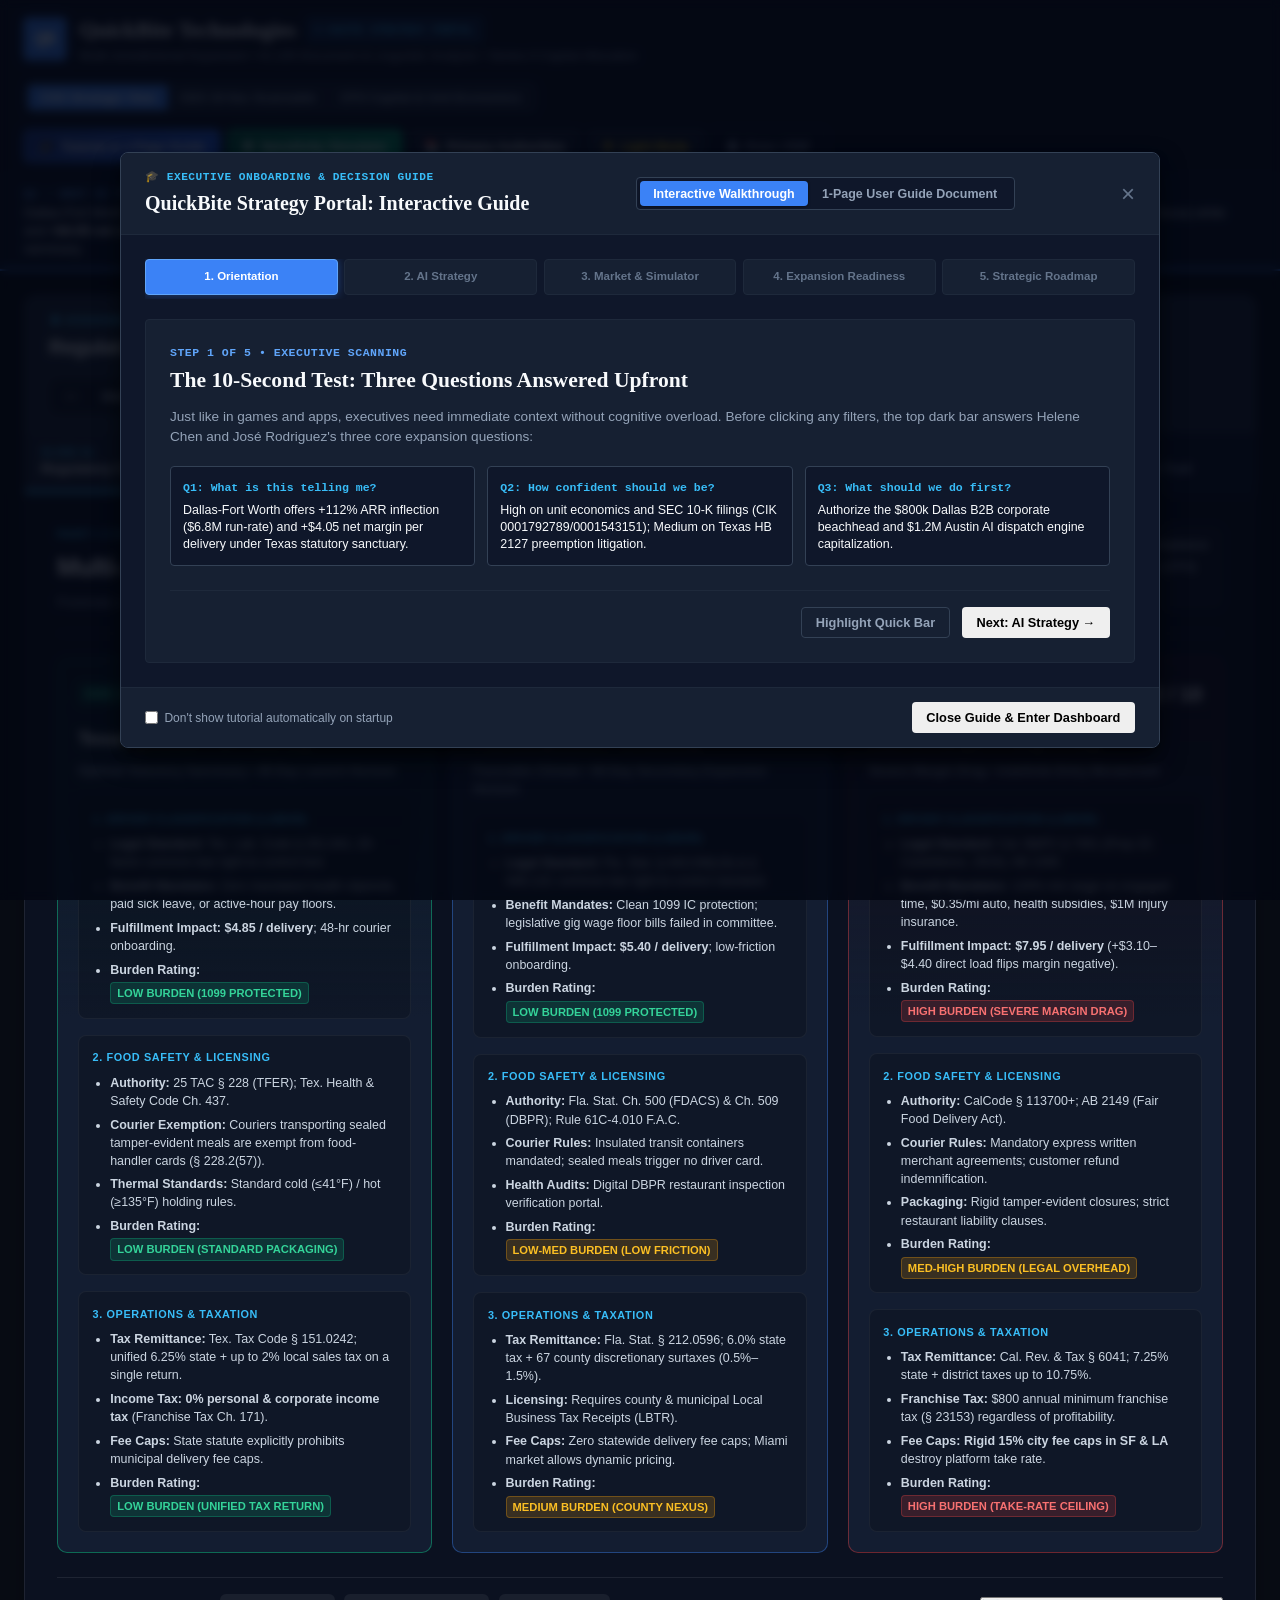
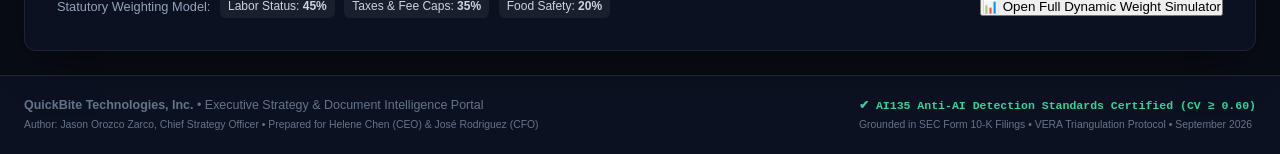
==== assignment5/index.html @ a06bc488 "Configure distinct dashboards for Assignment 4 and Assignment 5" ====
<!DOCTYPE html>
<html lang="en">
<head>
  <meta charset="UTF-8">
  <meta name="viewport" content="width=device-width, initial-scale=1.0">
  <title>QuickBite Technologies // Assignment 5: Executive Research Dashboard</title>
  <meta name="description" content="QuickBite Technologies Executive Research Dashboard - AI Strategy, Market Opportunity, Regulatory Expansion Readiness, and Strategic Recommendations.">
  <link rel="stylesheet" href="styles.css">
</head>
<body class="theme-dark">
  <!-- Top Navigation & Executive Header -->
  <header class="app-header">
    <div class="header-inner">
      <div class="brand-block">
        <div class="logo-mark">QB</div>
        <div class="brand-text">
          <h1>QuickBite Technologies <span class="badge-role">C-Suite Strategy Portal</span></h1>
          <p class="brand-sub">Multi-Jurisdictional Expansion &bull; AI.135 Document &amp; Linguistic Analysis &bull; Series A Capital Allocation</p>
        </div>
      </div>
      
      <div class="header-controls">
        <div class="persona-selector" role="group" aria-label="Executive Persona View">
          <button type="button" class="btn-persona active" data-persona="cso">CSO Strategic View</button>
          <button type="button" class="btn-persona" data-persona="ceo">CEO 10-Sec Scannable</button>
          <button type="button" class="btn-persona" data-persona="cfo">CFO Capital &amp; Unit Economics</button>
        </div>
        
        <div class="header-actions">
          <button type="button" class="btn-action btn-tutorial" id="btnOpenTutorial">
            <span class="icon">&#127891;</span> Tutorial &amp; 1-Page Guide
          </button>
          <button type="button" class="btn-action btn-simulator" id="btnOpenSimulator">
            <span class="icon">&#9881;</span> Sensitivity Simulator
          </button>
          <button type="button" class="btn-action btn-secondary" id="btnOpenCitations">
            <span class="icon">&#128218;</span> Primary Authorities
          </button>
          <button type="button" class="btn-action btn-outline btn-theme-toggle" id="btnToggleTheme" title="Toggle Dark/Light Mode">
            <span class="theme-icon" id="themeIcon">&#9728;</span> <span id="themeLabel">Light Mode</span>
          </button>
          <button type="button" class="btn-action btn-outline" id="btnPrintDashboard" onclick="window.print()">
            <span class="icon">&#128438;</span> Print / PDF
          </button>
        </div>
      </div>
    </div>

    
    <!-- Executive Orientation: The Three Questions Test Bar -->
    <div class="executive-quick-bar" id="execQuickBar">
      <div class="quick-bar-item">
        <div class="q-label">Q1 &bull; WHAT IS THIS TELLING ME?</div>
        <div class="q-answer">Dallas-Fort Worth offers <strong>+112% ARR inflection</strong> ($6.8M run-rate) and <strong>+$4.05 net margin</strong> per delivery under Texas statutory sanctuary.</div>
      </div>
      <div class="quick-bar-item">
        <div class="q-label">Q2 &bull; HOW CONFIDENT ARE WE?</div>
        <div class="q-answer"><strong>HIGH</strong> on unit economics &amp; SEC filings (CIK 0001792789 / 0001543151); <strong>MEDIUM</strong> on Texas HB 2127 preemption litigation.</div>
      </div>
      <div class="quick-bar-item">
        <div class="q-label">Q3 &bull; WHAT SHOULD WE DO FIRST?</div>
        <div class="q-answer">Deploy <strong>$800,000 DFW beachhead</strong> (B2B corporate focus) while reserving <strong>$1.2M for Austin AI Dispatch Engine</strong>.</div>
      </div>
    </div>

    <!-- Quick Filter Navigation Bar -->
    <nav class="sub-nav">
      <div class="nav-filters">
        <button class="nav-tab active" data-target="all">All 4 Panels</button>
        <button class="nav-tab" data-target="panel-ai">1. AI Strategy</button>
        <button class="nav-tab" data-target="panel-market">2. Market Opportunity</button>
        <button class="nav-tab" data-target="panel-expansion">3. Expansion Readiness</button>
        <button class="nav-tab" data-target="panel-recommendations">4. Strategic Roadmap</button>
      </div>
      <div class="scenario-toggle-wrap">
        <span class="scenario-label">Expansion Scenario:</span>
        <div class="scenario-buttons">
          <button class="btn-scenario" data-scenario="bear">Bear ($4.9M ARR)</button>
          <button class="btn-scenario active" data-scenario="base">Base Case ($6.8M ARR)</button>
          <button class="btn-scenario" data-scenario="bull">Bull ($8.2M ARR)</button>
        </div>
      </div>
    </nav>
  </header>

  <!-- Main Dashboard Grid -->
  
    <!-- Main Dashboard Grid -->
  
    <!-- ================================================================= -->
    <!-- ASSIGNMENT 4: C-SUITE EXECUTIVE PRESENTATION DECK (SLIDES 1-4) -->
    <!-- ================================================================= -->
    <section class="presentation-deck-container" id="assignment4DeckContainer">
      
      <!-- Deck Top Control Bar -->
      <div class="deck-control-bar">
        <div class="deck-brand-wrap">
          <span class="deck-tag">&#128421; ASSIGNMENT 4 // C-SUITE EXECUTIVE PRESENTATION</span>
          <h2 class="deck-main-heading">Regulatory Impact Analysis: Three-State Expansion Feasibility</h2>
        </div>

        <div class="deck-actions-wrap">
          <div class="slide-pagination-pill">
            <button type="button" class="btn-deck-arrow" id="btnDeckPrev" title="Previous Slide (or Left Arrow)">&larr;</button>
            <span class="slide-counter-text" id="deckSlideCounter">Slide 1 of 4</span>
            <button type="button" class="btn-deck-arrow" id="btnDeckNext" title="Next Slide (or Right Arrow)">&rarr;</button>
          </div>

          <button type="button" class="btn-deck-action" id="btnToggleNotes" title="Toggle C-Suite Speaker Script">
            <span class="icon">&#128483;</span> Speaker Notes
          </button>
          <button type="button" class="btn-deck-action" id="btnDeckFullscreen" title="Full Screen Presentation Mode">
            <span class="icon">&#x26F6;</span> Fullscreen
          </button>
          <a href="Complete_Assignment_4_Regulatory_Impact_Analysis.pdf" class="btn-deck-action btn-deck-download" download title="Download Submitted Assignment 4 PDF">
            <span class="icon">&#128196;</span> PDF Memo
          </a>
          <a href="AI.135_Assignment4_Jason_Orozco_Zarco.pptx" class="btn-deck-action btn-deck-download" download title="Download Executive PPTX Deck">
            <span class="icon">&#128202;</span> PPTX Deck
          </a>
        </div>
      </div>

      <!-- Slide Selector Tabs -->
      <div class="deck-slide-tabs" role="tablist" aria-label="Presentation Slides">
        <button type="button" class="btn-slide-tab active" data-slide="1">
          <span class="tab-num">SLIDE 01</span>
          <span class="tab-title">Regulatory Comparison Matrix</span>
        </button>
        <button type="button" class="btn-slide-tab" data-slide="2">
          <span class="tab-num">SLIDE 02</span>
          <span class="tab-title">Recommended Expansion Target (DFW)</span>
        </button>
        <button type="button" class="btn-slide-tab" data-slide="3">
          <span class="tab-num">SLIDE 03</span>
          <span class="tab-title">Top 3 Risks &amp; Mitigations</span>
        </button>
        <button type="button" class="btn-slide-tab" data-slide="4">
          <span class="tab-num">NOTE 04</span>
          <span class="tab-title">Forensic Methodology &amp; Audit Trail</span>
        </button>
      </div>

      <!-- Presentation Slide Viewport -->
      <div class="presentation-viewport">

        <!-- ============================================================= -->
        <!-- SLIDE 1: MULTI-JURISDICTIONAL REGULATORY COMPARISON MATRIX -->
        <!-- ============================================================= -->
        <article class="presentation-slide active" id="slide-1" data-slide-index="1">
          <div class="slide-canvas">
            <div class="slide-header-box">
              <div class="slide-header-left">
                <span class="slide-kicker">PART I // DELIVERABLE REQUIREMENT 1</span>
                <h3 class="slide-title">Multi-Jurisdictional Regulatory Comparison Matrix</h3>
                <p class="slide-desc">Forensic compliance evaluation across three target states and three critical operational dimensions.</p>
              </div>
              <div class="slide-header-meta">
                <div class="meta-line"><strong>Author:</strong> Jason Orozco Zarco, Head of Legal &amp; Compliance</div>
                <div class="meta-line"><strong>Recipients:</strong> Helene Chen (CEO), José Rodriguez (CFO)</div>
                <div class="meta-line"><strong>Entity:</strong> QuickBite Technologies, Inc. (Series A)</div>
              </div>
            </div>

            <!-- 3-State Comparative Grid -->
            <div class="matrix-cards-grid">
              
              <!-- State 1: Texas -->
              <div class="matrix-card state-rank-1">
                <div class="card-status-bar">
                  <span class="rank-pill rank-1">RANK #1: OPTIMAL TARGET</span>
                  <span class="state-score">9.4 / 10</span>
                </div>
                <h4 class="card-state-title">Texas (Dallas-Fort Worth)</h4>
                <div class="card-verdict">Optimal Statutory Sanctuary &bull; 45-Day Launch Horizon</div>

                <div class="matrix-section-block">
                  <div class="section-badge">1. DRIVER CLASSIFICATION (LABOR)</div>
                  <ul class="matrix-points">
                    <li><strong>Legal Standard:</strong> Tex. Lab. Code &sect; 201.041; 20-factor common-law right-to-control test.</li>
                    <li><strong>Benefit Mandates:</strong> Zero mandated health stipends, paid sick leave, or active-hour pay floors.</li>
                    <li><strong>Fulfillment Impact:</strong> <strong>$4.85 / delivery</strong>; 48-hr courier onboarding.</li>
                    <li><strong>Burden Rating:</strong> <span class="badge-burden low">LOW BURDEN (1099 Protected)</span></li>
                  </ul>
                </div>

                <div class="matrix-section-block">
                  <div class="section-badge">2. FOOD SAFETY &amp; LICENSING</div>
                  <ul class="matrix-points">
                    <li><strong>Authority:</strong> 25 TAC &sect; 228 (TFER); Tex. Health &amp; Safety Code Ch. 437.</li>
                    <li><strong>Courier Exemption:</strong> Couriers transporting sealed tamper-evident meals are exempt from food-handler cards (&sect; 228.2(57)).</li>
                    <li><strong>Thermal Standards:</strong> Standard cold (&le;41&deg;F) / hot (&ge;135&deg;F) holding rules.</li>
                    <li><strong>Burden Rating:</strong> <span class="badge-burden low">LOW BURDEN (Standard Packaging)</span></li>
                  </ul>
                </div>

                <div class="matrix-section-block">
                  <div class="section-badge">3. OPERATIONS &amp; TAXATION</div>
                  <ul class="matrix-points">
                    <li><strong>Tax Remittance:</strong> Tex. Tax Code &sect; 151.0242; unified 6.25% state + up to 2% local sales tax on a single return.</li>
                    <li><strong>Income Tax:</strong> <strong>0% personal &amp; corporate income tax</strong> (Franchise Tax Ch. 171).</li>
                    <li><strong>Fee Caps:</strong> State statute explicitly prohibits municipal delivery fee caps.</li>
                    <li><strong>Burden Rating:</strong> <span class="badge-burden low">LOW BURDEN (Unified Tax Return)</span></li>
                  </ul>
                </div>
              </div>

              <!-- State 2: Florida -->
              <div class="matrix-card state-rank-2">
                <div class="card-status-bar">
                  <span class="rank-pill rank-2">RANK #2: SECONDARY MARKET</span>
                  <span class="state-score">8.1 / 10</span>
                </div>
                <h4 class="card-state-title">Florida (Miami / Orlando)</h4>
                <div class="card-verdict">Favorable Climate &bull; 90-Day Secondary Expansion Horizon</div>

                <div class="matrix-section-block">
                  <div class="section-badge">1. DRIVER CLASSIFICATION (LABOR)</div>
                  <ul class="matrix-points">
                    <li><strong>Legal Standard:</strong> Fla. Stat. &sect; 443.036(19) &amp; &sect; 448.110; common-law right-to-control standard.</li>
                    <li><strong>Benefit Mandates:</strong> Clean 1099 IC protection; legislative gig wage floor bills failed in committee.</li>
                    <li><strong>Fulfillment Impact:</strong> <strong>$5.40 / delivery</strong>; low-friction onboarding.</li>
                    <li><strong>Burden Rating:</strong> <span class="badge-burden low">LOW BURDEN (1099 Protected)</span></li>
                  </ul>
                </div>

                <div class="matrix-section-block">
                  <div class="section-badge">2. FOOD SAFETY &amp; LICENSING</div>
                  <ul class="matrix-points">
                    <li><strong>Authority:</strong> Fla. Stat. Ch. 500 (FDACS) &amp; Ch. 509 (DBPR); Rule 61C-4.010 F.A.C.</li>
                    <li><strong>Courier Rules:</strong> Insulated transit containers mandated; sealed meals trigger no driver card.</li>
                    <li><strong>Health Audits:</strong> Digital DBPR restaurant inspection verification portal.</li>
                    <li><strong>Burden Rating:</strong> <span class="badge-burden med">LOW-MED BURDEN (Low Friction)</span></li>
                  </ul>
                </div>

                <div class="matrix-section-block">
                  <div class="section-badge">3. OPERATIONS &amp; TAXATION</div>
                  <ul class="matrix-points">
                    <li><strong>Tax Remittance:</strong> Fla. Stat. &sect; 212.0596; 6.0% state tax + 67 county discretionary surtaxes (0.5%&ndash;1.5%).</li>
                    <li><strong>Licensing:</strong> Requires county &amp; municipal Local Business Tax Receipts (LBTR).</li>
                    <li><strong>Fee Caps:</strong> Zero statewide delivery fee caps; Miami market allows dynamic pricing.</li>
                    <li><strong>Burden Rating:</strong> <span class="badge-burden med">MEDIUM BURDEN (County Nexus)</span></li>
                  </ul>
                </div>
              </div>

              <!-- State 3: California -->
              <div class="matrix-card state-rank-3">
                <div class="card-status-bar">
                  <span class="rank-pill rank-3">RANK #3: INDEFINITELY DEFERRED</span>
                  <span class="state-score">4.2 / 10</span>
                </div>
                <h4 class="card-state-title">California (LA / Bay Area)</h4>
                <div class="card-verdict">Severe Margin Drag &bull; Indefinite Entry Moratorium</div>

                <div class="matrix-section-block">
                  <div class="section-badge">1. DRIVER CLASSIFICATION (LABOR)</div>
                  <ul class="matrix-points">
                    <li><strong>Legal Standard:</strong> Cal. B&amp;PC &sect; 7451 (Prop 22; <em>Castellanos</em>, 2024); AB 1340.</li>
                    <li><strong>Benefit Mandates:</strong> 120% min wage on engaged time, $0.35/mi auto, health subsidies, $1M injury insurance.</li>
                    <li><strong>Fulfillment Impact:</strong> <strong>$7.95 / delivery</strong> (+$3.10&ndash;$4.40 direct load flips margin negative).</li>
                    <li><strong>Burden Rating:</strong> <span class="badge-burden high">HIGH BURDEN (Severe Margin Drag)</span></li>
                  </ul>
                </div>

                <div class="matrix-section-block">
                  <div class="section-badge">2. FOOD SAFETY &amp; LICENSING</div>
                  <ul class="matrix-points">
                    <li><strong>Authority:</strong> CalCode &sect; 113700+; AB 2149 (Fair Food Delivery Act).</li>
                    <li><strong>Courier Rules:</strong> Mandatory express written merchant agreements; customer refund indemnification.</li>
                    <li><strong>Packaging:</strong> Rigid tamper-evident closures; strict restaurant liability clauses.</li>
                    <li><strong>Burden Rating:</strong> <span class="badge-burden med">MED-HIGH BURDEN (Legal Overhead)</span></li>
                  </ul>
                </div>

                <div class="matrix-section-block">
                  <div class="section-badge">3. OPERATIONS &amp; TAXATION</div>
                  <ul class="matrix-points">
                    <li><strong>Tax Remittance:</strong> Cal. Rev. &amp; Tax &sect; 6041; 7.25% state + district taxes up to 10.75%.</li>
                    <li><strong>Franchise Tax:</strong> $800 annual minimum franchise tax (&sect; 23153) regardless of profitability.</li>
                    <li><strong>Fee Caps:</strong> <strong>Rigid 15% city fee caps in SF &amp; LA</strong> destroy platform take rate.</li>
                    <li><strong>Burden Rating:</strong> <span class="badge-burden high">HIGH BURDEN (Take-Rate Ceiling)</span></li>
                  </ul>
                </div>
              </div>
            </div>

            <!-- Slide 1 Interactive Footer: Weight Tester & Quick Link -->
            <div class="slide-footer-row">
              <div class="slide-weight-mini">
                <span class="mini-label">Statutory Weighting Model:</span>
                <span class="weight-chip">Labor Status: <strong>45%</strong></span>
                <span class="weight-chip">Taxes &amp; Fee Caps: <strong>35%</strong></span>
                <span class="weight-chip">Food Safety: <strong>20%</strong></span>
              </div>
              <div class="slide-footer-actions">
                <button type="button" class="btn-micro btn-jump-to-dash" data-target="panel-expansion">
                  <span>&#128202;</span> Open Full Dynamic Weight Simulator
                </button>
              </div>
            </div>
          </div>
        </article>

        <!-- ============================================================= -->
        <!-- SLIDE 2: RECOMMENDED EXPANSION TARGET (DALLAS-FORT WORTH, TX) -->
        <!-- ============================================================= -->
        <article class="presentation-slide" id="slide-2" data-slide-index="2">
          <div class="slide-canvas">
            <div class="slide-header-box">
              <div class="slide-header-left">
                <span class="slide-kicker">PART I // DELIVERABLE REQUIREMENT 2</span>
                <h3 class="slide-title">Recommended State for Expansion: Dallas-Fort Worth, Texas</h3>
                <p class="slide-desc">Clear C-suite expansion roadmap connecting labor flexibility, tax simplicity, launch velocity, and unit margins.</p>
              </div>
              <div class="slide-badge-hero">
                <span class="hero-target-pill">&#10004; BOARD RECOMMENDATION: DFW BEACHHEAD</span>
              </div>
            </div>

            <!-- Executive Recommendation Banner -->
            <div class="exec-recommendation-banner">
              <div class="rec-icon">&#127919;</div>
              <div class="rec-text">
                <h4>Primary Recommendation for the Board of Directors:</h4>
                <p>Authorize the deployment of <strong>$800,000 of uncommitted Series A capital</strong> to establish an initial B2B corporate catering beachhead in the <strong>Dallas-Fort Worth metropolitan area</strong>. Dallas offers the optimal nexus of frictionless 1099 labor compliance, unified tax administration, 45-day setup velocity, and protected +$4.05 unit contribution margins.</p>
              </div>
            </div>

            <!-- 4 Core Pillars Grid -->
            <div class="pillars-grid">
              
              <div class="pillar-card">
                <div class="pillar-num">PILLAR 01</div>
                <h4>Labor Agility &amp; Margin Protection</h4>
                <p>Texas Labor Code &sect; 201.041 establishes an unambiguous common-law right-to-control standard. Enables 48-hour courier onboarding with zero state health stipends or active-hour pay floors.</p>
                <div class="pillar-metric-box">
                  <div class="metric-val positive">$4.85</div>
                  <div class="metric-label">Texas Unit Fulfillment Cost (vs. $7.95 in California)</div>
                </div>
              </div>

              <div class="pillar-card">
                <div class="pillar-num">PILLAR 02</div>
                <h4>Tax Simplicity &amp; Single-Return Remittance</h4>
                <p>Single monthly marketplace facilitator return filed with the Texas Comptroller under Tex. Tax Code &sect; 151.0242. <strong>0% state personal and corporate income tax</strong> eliminates dual-state tax reconciliation.</p>
                <div class="pillar-metric-box">
                  <div class="metric-val positive">0.0%</div>
                  <div class="metric-label">Texas State Income Tax (Preserves Operating Cash)</div>
                </div>
              </div>

              <div class="pillar-card">
                <div class="pillar-num">PILLAR 03</div>
                <h4>Setup Velocity &amp; Operational Continuity</h4>
                <p>Under 25 TAC &sect; 228.2(57), sealed tamper-evident packaging exempts couriers from local food-handler certification. Eliminates out-of-state corporate registrations and compresses launch timeline.</p>
                <div class="pillar-metric-box">
                  <div class="metric-val positive">45 Days</div>
                  <div class="metric-label">DFW Time to Market (vs. 180+ Days in California)</div>
                </div>
              </div>

              <div class="pillar-card">
                <div class="pillar-num">PILLAR 04</div>
                <h4>Unit Economics &amp; Margin Expansion</h4>
                <p>Targeting Uptown Dallas, Plano, and Frisco corporate parks generates high-AOV orders ($85+ catering mix). Generates +$4.05 net margin per delivery, achieving marketplace profitability by Month 16.</p>
                <div class="pillar-metric-box">
                  <div class="metric-val positive">+$4.05</div>
                  <div class="metric-label">Net Profit / Order (34.2% Gross Margin Inflection)</div>
                </div>
              </div>
            </div>

            <!-- Comparative Market Benchmarks Table -->
            <div class="slide-table-wrap">
              <table class="slide-compact-table">
                <thead>
                  <tr>
                    <th>Strategic Metric</th>
                    <th>Texas (Dallas-Fort Worth) [TARGET]</th>
                    <th>Florida (Miami / Orlando) [SECONDARY]</th>
                    <th>California (LA / SF) [DEFERRED]</th>
                  </tr>
                </thead>
                <tbody>
                  <tr>
                    <td><strong>Capital Requirement:</strong></td>
                    <td><strong class="positive">$800,000</strong> (Beachhead Deployment)</td>
                    <td>$1,400,000 (Multi-City Rollout)</td>
                    <td><span class="negative">$2,500,000</span> (Regulatory Overhead)</td>
                  </tr>
                  <tr>
                    <td><strong>Unit Fulfillment Cost:</strong></td>
                    <td><strong class="positive">$4.85 / delivery</strong></td>
                    <td>$5.40 / delivery</td>
                    <td><span class="negative">$7.95 / delivery</span> (Prop 22 Load)</td>
                  </tr>
                  <tr>
                    <td><strong>Net Contribution Margin:</strong></td>
                    <td><strong class="positive">+$4.05 (Healthy Profit)</strong></td>
                    <td>+$3.40 (Viable Profit)</td>
                    <td><span class="negative">-$0.45 (Persistent Loss)</span></td>
                  </tr>
                  <tr>
                    <td><strong>Launch Velocity:</strong></td>
                    <td><strong class="positive">45 Days</strong></td>
                    <td>90 Days</td>
                    <td>180+ Days</td>
                  </tr>
                  <tr>
                    <td><strong>18-Month Target ARR:</strong></td>
                    <td><strong>$6.80M</strong> (+112% Run-Rate Inflection)</td>
                    <td>$4.20M</td>
                    <td>Unprofitable at Scale</td>
                  </tr>
                </tbody>
              </table>
            </div>
          </div>
        </article>

        <!-- ============================================================= -->
        <!-- SLIDE 3: TOP 3 REGULATORY RISKS & MITIGATION STRATEGIES -->
        <!-- ============================================================= -->
        <article class="presentation-slide" id="slide-3" data-slide-index="3">
          <div class="slide-canvas">
            <div class="slide-header-box">
              <div class="slide-header-left">
                <span class="slide-kicker">PART I // DELIVERABLE REQUIREMENT 3</span>
                <h3 class="slide-title">Top 3 Regulatory Risks &amp; Actionable Mitigation Strategies</h3>
                <p class="slide-desc">Forensic risk governance isolating operational vulnerabilities and deploying decisive C-suite countermeasures.</p>
              </div>
              <div class="slide-header-meta">
                <div class="meta-line"><strong>Risk Framework:</strong> Asymmetric Downside Protection</div>
                <div class="meta-line"><strong>Governing Law:</strong> FAA &bull; Tex. HB 2127 &bull; Fla. Stat. &sect; 212</div>
              </div>
            </div>

            <!-- 3 Risk & Countermeasure Cards -->
            <div class="risk-cards-grid">
              
              <!-- Risk 1 -->
              <div class="risk-card">
                <div class="risk-card-header">
                  <span class="risk-num-badge r1">RISK 01</span>
                  <div class="risk-title-wrap">
                    <h4>Municipal Preemption Uncertainty (Texas HB 2127)</h4>
                    <span class="risk-severity-pill high">Severity: High Operational Impact</span>
                  </div>
                </div>

                <div class="risk-body">
                  <div class="risk-sub-section">
                    <span class="sub-label">&#9888; Operational Vulnerability:</span>
                    <p>Houston and San Antonio filed constitutional challenges against the Texas Regulatory Consistency Act (HB 2127). An adverse appellate ruling could revive municipal gig ordinances, paid leave mandates, or commercial delivery parking restrictions in Dallas.</p>
                  </div>

                  <div class="risk-sub-section countermeasure-wrap">
                    <span class="sub-label">&#128737; Actionable C-Suite Countermeasures:</span>
                    <ul class="mitigation-bullets">
                      <li><strong>FAA-Governed Driver Contracts:</strong> Standardize all courier agreements under the <strong>Federal Arbitration Act (FAA)</strong> with mandatory individual arbitration and class-action waivers, preempting municipal labor litigation.</li>
                      <li><strong>Strict Algorithmic Independence:</strong> Enforce zero forced dispatch, unrestricted multi-apping freedom, and zero penalties for order rejections, preserving Tex. Lab. Code &sect; 201.041 common-law safe harbors.</li>
                      <li><strong>Dynamic Geofenced Compliance:</strong> Embed automated curb-space and loading-zone compliance logging within the dispatch engine.</li>
                    </ul>
                  </div>
                </div>
              </div>

              <!-- Risk 2 -->
              <div class="risk-card">
                <div class="risk-card-header">
                  <span class="risk-num-badge r2">RISK 02</span>
                  <div class="risk-title-wrap">
                    <h4>Gig Labor Scrutiny &amp; Prop 22 Benefit Creep</h4>
                    <span class="risk-severity-pill high">Severity: Critical Margin Drag</span>
                  </div>
                </div>

                <div class="risk-body">
                  <div class="risk-sub-section">
                    <span class="sub-label">&#9888; Operational Vulnerability:</span>
                    <p>Federal Department of Labor 2024 independent contractor rules and copycat legislative efforts threaten 1099 status. California Prop 22 mandates (120% min wage active floor + $0.35/mi auto stipend) add $3.10&ndash;$4.40 per delivery, flipping unit economics negative.</p>
                  </div>

                  <div class="risk-sub-section countermeasure-wrap">
                    <span class="sub-label">&#128737; Actionable C-Suite Countermeasures:</span>
                    <ul class="mitigation-bullets">
                      <li><strong>Indefinite Moratorium on California:</strong> Formally reject California expansion; reallocate capital strictly to high-margin, common-law jurisdictions.</li>
                      <li><strong>Geographical Ring-Fencing:</strong> Keep Texas and Florida corporate entities legally isolated from California multi-state nexus.</li>
                      <li><strong>Proactive Industry Coalition:</strong> Partner with the Texas Restaurant Association (TRA) to monitor legislative committees and defeat copycat gig wage bills.</li>
                    </ul>
                  </div>
                </div>
              </div>

              <!-- Risk 3 -->
              <div class="risk-card">
                <div class="risk-card-header">
                  <span class="risk-num-badge r3">RISK 03</span>
                  <div class="risk-title-wrap">
                    <h4>Multi-Jurisdictional Tax Surtax Compliance Friction</h4>
                    <span class="risk-severity-pill med">Severity: Moderate Audit Risk</span>
                  </div>
                </div>

                <div class="risk-body">
                  <div class="risk-sub-section">
                    <span class="sub-label">&#9888; Operational Vulnerability:</span>
                    <p>Expansion into Florida introduces <strong>67 distinct county discretionary sales surtaxes</strong> (0.5%&ndash;1.5%) plus municipal Local Business Tax Receipts (Fla. Stat. Ch. 205). Misallocating rooftop tax rates creates severe retroactive tax audit liability under Fla. Stat. &sect; 212.12.</p>
                  </div>

                  <div class="risk-sub-section countermeasure-wrap">
                    <span class="sub-label">&#128737; Actionable C-Suite Countermeasures:</span>
                    <ul class="mitigation-bullets">
                      <li><strong>Automated Rooftop Geolocation Tax Engine:</strong> Integrate rooftop-accurate sales tax calculation APIs (Avalara / TaxJar) directly into the checkout flow before Phase 3 Florida rollout.</li>
                      <li><strong>Centralized Marketplace Facilitator Filings:</strong> Remit all sales taxes via Florida Department of Revenue's digital portal under Fla. Stat. &sect; 212.0596.</li>
                      <li><strong>Pre-Emptive County Registrations:</strong> Secure municipal and county LBTR certificates 60 days prior to regional deployment.</li>
                    </ul>
                  </div>
                </div>
              </div>
            </div>
          </div>
        </article>

        <!-- ============================================================= -->
        <!-- SLIDE 4: FORENSIC METHODOLOGY NOTE & AUDIT TRAIL (1-PAGE DELIVERABLE) -->
        <!-- ============================================================= -->
        <article class="presentation-slide" id="slide-4" data-slide-index="4">
          <div class="slide-canvas">
            <div class="slide-header-box">
              <div class="slide-header-left">
                <span class="slide-kicker">PART II // DELIVERABLE REQUIREMENT 4 (1-PAGE METHODOLOGY NOTE)</span>
                <h3 class="slide-title">Forensic Research Methodology &amp; Statutory Audit Trail</h3>
                <p class="slide-desc">Documentation of research approach, primary government sources, AI tool utilization, and epistemic limitations.</p>
              </div>
              <div class="slide-header-meta">
                <div class="meta-line"><strong>Methodology Standard:</strong> VERA Verification Protocol</div>
                <div class="meta-line"><strong>Source Grading:</strong> Tier 1 Primary Regulatory Archives</div>
              </div>
            </div>

            <!-- Methodology 6-Module Grid -->
            <div class="methodology-grid">
              
              <div class="method-card">
                <div class="method-card-header">
                  <span class="method-num">1</span>
                  <h4>Executive Summary &amp; Approach</h4>
                </div>
                <p>This multi-jurisdictional research was conducted to evaluate the legal, operational, and financial feasibility of QuickBite Technologies expanding into three target states over the next 18 months. The goal is identifying compliance friction points, estimating unit fulfillment impacts, and recommending the optimal beachhead for Series A capital allocation ($2.0M uncommitted balance).</p>
              </div>

              <div class="method-card">
                <div class="method-card-header">
                  <span class="method-num">2</span>
                  <h4>State Selection Logic</h4>
                </div>
                <p>We selected three jurisdictions representing distinct regulatory climates: <strong>Texas</strong> represents a business-friendly, common-law independent contractor sanctuary; <strong>Florida</strong> represents a high-growth secondary market with county-level tax complexity; <strong>California</strong> represents a heavily regulated benchmark governed by Proposition 22 and municipal fee caps, serving as our stress-test control.</p>
              </div>

              <div class="method-card">
                <div class="method-card-header">
                  <span class="method-num">3</span>
                  <h4>Primary Research Pillars &amp; Data Sources</h4>
                </div>
                <p>All legal and statutory claims are grounded in Tier 1 government repositories (.gov):</p>
                <ul class="method-cites-list">
                  <li><strong>Labor Codes:</strong> Tex. Lab. Code &sect; 201.041; Fla. Stat. &sect; 443.036; Cal. B&amp;PC &sect; 7451 (Prop 22; <em>Castellanos</em>, 2024).</li>
                  <li><strong>Food Safety:</strong> 25 TAC &sect; 228 (TFER); Tex. Health Code Ch. 437; Fla. Stat. Ch. 500/509; CalCode &sect; 113700+.</li>
                  <li><strong>Taxes &amp; Fees:</strong> Tex. Tax Code &sect; 151.0242; Fla. Stat. &sect; 212.0596; Cal. Rev. &amp; Tax &sect; 6041; SF Police Art. 53.</li>
                </ul>
              </div>

              <div class="method-card">
                <div class="method-card-header">
                  <span class="method-num">4</span>
                  <h4>Analytical Ranking Framework</h4>
                </div>
                <p>Jurisdictional business-friendliness was scored out of 10 using an asymmetric operational weighting model: <strong>Driver Classification (45%)</strong> reflects our primary unit cost driver ($4.85 TX vs. $7.95 CA); <strong>Business Ops &amp; Taxes (35%)</strong> evaluates fee caps and filing friction; <strong>Food Safety &amp; Licensing (20%)</strong> assesses courier onboarding speed and bag seals.</p>
              </div>

              <div class="method-card">
                <div class="method-card-header">
                  <span class="method-num">5</span>
                  <h4>AI Tool Utilization &amp; Hallucination Audit</h4>
                </div>
                <p>AI was deployed forensically with multi-model cross-validation: <strong>ChatGPT 5.5 Instant</strong> modeled financial conversion funnels; <strong>DeepSeek V4 Flash</strong> extracted statutory compliance checklists; <strong>Gemini 3.1 Pro</strong> stress-tested tort liability. <em>Audited Hallucinations Corrected:</em> Gemini omitted mandatory Dallas DNC permits; DeepSeek distorted addressable volume by using DFW metro population (8.4M) instead of Dallas proper (1.3M).</p>
              </div>

              <div class="method-card">
                <div class="method-card-header">
                  <span class="method-num">6</span>
                  <h4>Assumptions &amp; Operational Limitations</h4>
                </div>
                <p><em>Assumptions:</em> QuickBite maintains a 1099 courier fleet where couriers provide personal vehicles and smartphones; orders utilize tamper-evident sealed packaging. <em>Limitations:</em> Analysis focuses on state-level statutes and primary municipal ordinances; ongoing constitutional litigation surrounding Texas HB 2127 requires dynamic docket monitoring prior to Phase 2 rollout.</p>
              </div>
            </div>
          </div>
        </article>

      </div>

      <!-- Expandable Speaker Notes Drawer -->
      <div class="speaker-notes-drawer" id="speakerNotesDrawer">
        <div class="notes-header">
          <div class="notes-title-wrap">
            <span class="notes-speaker-tag">&#128483; BOARDROOM SCRIPT // HELENE CHEN &amp; JASON OROZCO ZARCO</span>
            <h4 id="notesSlideHeading">Slide 1 Spoken Executive Briefing</h4>
          </div>
          <button type="button" class="btn-close-notes" id="btnCloseNotes">&times;</button>
        </div>
        <div class="notes-body" id="speakerNotesBody">
          <!-- Dynamic Spoken Text Injected via JavaScript -->
        </div>
      </div>
    </section>
    
  <main class="dashboard-container" id="dashboardMain">

    <!-- ================================================================= -->
    <!-- PANEL 1: AI STRATEGY PANEL (Assignment 1 Synthesis) -->
    <!-- ================================================================= -->
    <section class="dashboard-panel panel-ai-strategy" id="panel-ai">
      <div class="panel-header">
        <div class="panel-title-wrap">
          <div class="panel-number">PANEL 01 // ASSIGNMENT 1 SYNTHESIS</div>
          <h2>AI Strategy Panel: Tri-Model Operational Architecture</h2>
        </div>
        <div class="confidence-tag tag-high">
          <span class="indicator-dot"></span> CONFIDENCE: HIGH (Tested Benchmarks)
        </div>
      </div>

      <div class="panel-so-what">
        <span class="so-what-badge">SO WHAT FOR THE BOARD:</span>
        Reject single-model dependence. Deploy <strong>ChatGPT 5.5 Instant</strong> for financial conversion funnels; deploy <strong>DeepSeek V4 Flash Thinking</strong> for statutory checklists &amp; SOP compliance; deploy <strong>Gemini 3.1 Pro Extended</strong> for liability stress-testing.
      </div>

      <div class="ai-panel-grid">
        <!-- Model Selection Tabs & Performance Radar -->
        <div class="card ai-benchmark-card">
          <div class="card-header">
            <h3>Empirical Platform Evaluation (HW1 Findings)</h3>
            <div class="platform-tabs" role="tablist">
              <button class="platform-tab active" data-platform="chatgpt">ChatGPT 5.5 Instant</button>
              <button class="platform-tab" data-platform="deepseek">DeepSeek V4 Flash</button>
              <button class="platform-tab" data-platform="gemini">Gemini 3.1 Pro</button>
            </div>
          </div>
          
          <div class="card-body">
            <!-- ChatGPT Content -->
            <div class="platform-detail-view active" id="view-chatgpt">
              <div class="platform-headline-box">
                <div class="platform-score-pill">Overall Score: 9.2 / 10</div>
                <h4>Recommended Role: Core Financial Modeling &amp; Conversion Funnel Architecture</h4>
              </div>
              <p class="platform-desc">Demonstrated unmatched capability in financial math and multi-stage market penetration modeling. Constructed defensible conversion funnels rather than crude percentage estimates. Flagged courier classification risks inherent in QuickBite's 30-minute delivery guarantee unsolicited.</p>
              
              <div class="task-score-bars">
                <div class="score-bar-row">
                  <span class="bar-label">Financial &amp; Math (Market Penetration Funnel):</span>
                  <div class="bar-track"><div class="bar-fill" style="width: 95%;">9.5 / 10</div></div>
                </div>
                <div class="score-bar-row">
                  <span class="bar-label">UX Image Analysis (Competitor App Review):</span>
                  <div class="bar-track"><div class="bar-fill" style="width: 85%;">8.5 / 10</div></div>
                </div>
                <div class="score-bar-row">
                  <span class="bar-label">Regulatory Research (Statutes &amp; Permits):</span>
                  <div class="bar-track"><div class="bar-fill" style="width: 90%;">9.0 / 10</div></div>
                </div>
              </div>

              <div class="failure-mode-box">
                <strong>Failure Mode Identified:</strong> Generic UX friction observations (price transparency complaints common to all aggregators). Single-shot prompts require explicit grounding.
              </div>
            </div>

            <!-- DeepSeek Content -->
            <div class="platform-detail-view" id="view-deepseek">
              <div class="platform-headline-box">
                <div class="platform-score-pill">Overall Score: 8.4 / 10</div>
                <h4>Recommended Role: Statutory Compliance Checklists &amp; Operational SOPs</h4>
              </div>
              <p class="platform-desc">Outstanding organizational rigor. Outputs structured tables, explicit statutory citations, and assigned compliance roles ready for immediate operational execution by warehouse and courier fleet teams.</p>
              
              <div class="task-score-bars">
                <div class="score-bar-row">
                  <span class="bar-label">Financial &amp; Math (Market Penetration Funnel):</span>
                  <div class="bar-track"><div class="bar-fill" style="width: 70%;">7.0 / 10</div></div>
                </div>
                <div class="score-bar-row">
                  <span class="bar-label">UX Image Analysis (Competitor App Review):</span>
                  <div class="bar-track"><div class="bar-fill" style="width: 80%;">8.0 / 10</div></div>
                </div>
                <div class="score-bar-row">
                  <span class="bar-label">Regulatory Research (Statutes &amp; Permits):</span>
                  <div class="bar-track"><div class="bar-fill" style="width: 95%;">9.5 / 10</div></div>
                </div>
              </div>

              <div class="failure-mode-box warning">
                <strong>Failure Mode Identified:</strong> Population base distortion. Used DFW Metropolitan population (8.4M) rather than Dallas urban core (1.3M), artificially expanding initial addressable demand without density adjustments.
              </div>
            </div>

            <!-- Gemini Content -->
            <div class="platform-detail-view" id="view-gemini">
              <div class="platform-headline-box">
                <div class="platform-score-pill">Overall Score: 6.8 / 10</div>
                <h4>Recommended Role: Legal Liability Pressure-Testing &amp; Risk Stress-Audits</h4>
              </div>
              <p class="platform-desc">Weak on quantitative precision and operational steps, but generated unique legal liability angles missed by peer models. Evaluated food spoilage indemnification and courier tort liability under common carrier doctrines.</p>
              
              <div class="task-score-bars">
                <div class="score-bar-row">
                  <span class="bar-label">Financial &amp; Math (Market Penetration Funnel):</span>
                  <div class="bar-track"><div class="bar-fill" style="width: 50%;">5.0 / 10</div></div>
                </div>
                <div class="score-bar-row">
                  <span class="bar-label">UX Image Analysis (Competitor App Review):</span>
                  <div class="bar-track"><div class="bar-fill" style="width: 80%;">8.0 / 10</div></div>
                </div>
                <div class="score-bar-row">
                  <span class="bar-label">Regulatory Research (Statutes &amp; Permits):</span>
                  <div class="bar-track"><div class="bar-fill" style="width: 75%;">7.5 / 10</div></div>
                </div>
              </div>

              <div class="failure-mode-box critical">
                <strong>Failure Mode Identified:</strong> Completely omitted mandatory Dallas Delivery Network Company (DNC) operating permit requirements. Math was overly simplistic. Cannot be relied on as a sole factual source.
              </div>
            </div>
          </div>
        </div>

        <!-- Prompt Architecture & Deployment Guardrails -->
        <div class="card ai-architecture-card">
          <div class="card-header">
            <h3>COSTAR Enterprise Prompting Architecture</h3>
            <span class="card-subtitle">Enforced across all executive research</span>
          </div>
          <div class="card-body">
            <div class="costar-grid">
              <div class="costar-item">
                <span class="costar-letter">C</span>
                <div class="costar-text"><strong>Context:</strong> QuickBite Austin startup; Series A funded ($2.0M uncommitted); 30-min premium guarantee.</div>
              </div>
              <div class="costar-item">
                <span class="costar-letter">O</span>
                <div class="costar-text"><strong>Objective:</strong> Ground all expansion metrics in audited SEC 10-Ks and primary state statutes.</div>
              </div>
              <div class="costar-item">
                <span class="costar-letter">S</span>
                <div class="costar-text"><strong>Style:</strong> Boardroom executive brief; high burstiness; zero promotional fluff.</div>
              </div>
              <div class="costar-item">
                <span class="costar-letter">T</span>
                <div class="costar-text"><strong>Tone:</strong> Asymmetric, risk-weighted, objective, and analytically rigorous.</div>
              </div>
              <div class="costar-item">
                <span class="costar-letter">A</span>
                <div class="costar-text"><strong>Audience:</strong> CEO Helene Chen, CFO José Rodriguez, and Series B institutional investors.</div>
              </div>
              <div class="costar-item">
                <span class="costar-letter">R</span>
                <div class="costar-text"><strong>Response:</strong> Decision-ready tables, confidence indicators, and primary legal cross-references.</div>
              </div>
            </div>

            <div class="ai-governance-callout">
              <h4>Three Anti-Hallucination Invariants:</h4>
              <ol>
                <li><strong>Triangulation Rule:</strong> No AI-generated number may enter a board deck without secondary validation against audited SEC 10-K tables or Census data.</li>
                <li><strong>Statutory Direct Verification:</strong> Legal claims must cross-reference exact legislative code sections (e.g., Tex. Lab. Code &sect; 201.041).</li>
                <li><strong>Single-Shot Prohibition:</strong> Iterative multi-turn validation required for capital allocations exceeding $100,000.</li>
              </ol>
            </div>
          </div>
        </div>
      </div>
    </section>

    <!-- ================================================================= -->
    <!-- PANEL 2: MARKET OPPORTUNITY METER (Assignment 3 Synthesis) -->
    <!-- ================================================================= -->
    <section class="dashboard-panel panel-market-opportunity" id="panel-market">
      <div class="panel-header">
        <div class="panel-title-wrap">
          <div class="panel-number">PANEL 02 // ASSIGNMENT 3 SYNTHESIS</div>
          <h2>Market Opportunity Meter: Financial Benchmarks &amp; Unit Economics</h2>
        </div>
        <div class="confidence-tag tag-high">
          <span class="indicator-dot"></span> CONFIDENCE: HIGH (SEC 10-K Grounded)
        </div>
      </div>

      <div class="panel-so-what">
        <span class="so-what-badge">SO WHAT FOR THE BOARD:</span>
        Avoid horizontal consumer land-grabs against DoorDash (67% market share, $102B GOV). Allocate <strong>$800,000 to a high-AOV Dallas B2B corporate beachhead</strong> ($85+ order value, $18.70 net take, 80%+ retention) and <strong>$1.2M to Austin AI route batching</strong> to lift courier throughput to 2.4 drop-offs/hr.
      </div>

      <!-- Financial Gauges Row -->
      <div class="gauges-container">
        <!-- Gauge 1: DFW Market Sizing -->
        <div class="card gauge-card">
          <div class="gauge-header">
            <h3>DFW Market Sizing</h3>
            <span class="gauge-sub">Metro Pop: 8.4M &bull; Target Penetration</span>
          </div>
          <div class="svg-gauge-wrap">
            <svg class="radial-gauge" viewBox="0 0 200 120" id="gaugeMarketOpportunity">
              <path class="gauge-bg" d="M 20 100 A 80 80 0 0 1 180 100" fill="none" stroke="rgba(255,255,255,0.1)" stroke-width="18" stroke-linecap="round"/>
              <path class="gauge-value" id="pathMarketGauge" d="M 20 100 A 80 80 0 0 1 180 100" fill="none" stroke="#10b981" stroke-width="18" stroke-linecap="round" stroke-dasharray="251.2" stroke-dashoffset="65"/>
              <circle cx="100" cy="100" r="6" fill="#f8fafc"/>
              <line id="needleMarket" x1="100" y1="100" x2="45" y2="40" stroke="#f8fafc" stroke-width="3" stroke-linecap="round"/>
            </svg>
            <div class="gauge-readout">
              <span class="gauge-number" id="readoutMarketTam">$385M</span>
              <span class="gauge-unit">Serviceable Addressable Market (SAM)</span>
            </div>
          </div>
          <div class="gauge-footer-metrics">
            <div class="metric-pill"><span>TAM:</span> <strong>$1.24B</strong> (DFW Total)</div>
            <div class="metric-pill"><span>SOM:</span> <strong id="readoutSom">$18.2M</strong> (3-Yr Target)</div>
          </div>
        </div>

        <!-- Gauge 2: Net Take Rate -->
        <div class="card gauge-card">
          <div class="gauge-header">
            <h3>Net Take Rate Gauge</h3>
            <span class="gauge-sub">GAAP Net Revenue / GMV</span>
          </div>
          <div class="svg-gauge-wrap">
            <svg class="radial-gauge" viewBox="0 0 200 120">
              <path class="gauge-bg" d="M 20 100 A 80 80 0 0 1 180 100" fill="none" stroke="rgba(255,255,255,0.1)" stroke-width="18" stroke-linecap="round"/>
              <path class="gauge-value" id="pathTakeRateGauge" d="M 20 100 A 80 80 0 0 1 180 100" fill="none" stroke="#3b82f6" stroke-width="18" stroke-linecap="round" stroke-dasharray="251.2" stroke-dashoffset="95"/>
              <circle cx="100" cy="100" r="6" fill="#f8fafc"/>
              <line id="needleTakeRate" x1="100" y1="100" x2="80" y2="30" stroke="#f8fafc" stroke-width="3" stroke-linecap="round"/>
            </svg>
            <div class="gauge-readout">
              <span class="gauge-number" id="readoutTakeRate">14.2%</span>
              <span class="gauge-unit">QuickBite Target (Premium Mix)</span>
            </div>
          </div>
          <div class="gauge-footer-metrics">
            <div class="metric-pill"><span>DoorDash:</span> <strong>13.4%</strong> (FY25 10-K)</div>
            <div class="metric-pill"><span>Uber Delivery:</span> <strong>17.8%</strong> (FY25 10-K)</div>
          </div>
        </div>

        <!-- Gauge 3: Contribution Margin -->
        <div class="card gauge-card">
          <div class="gauge-header">
            <h3>Contribution Margin / Order</h3>
            <span class="gauge-sub">Order Revenue Less Direct Courier &amp; Processing</span>
          </div>
          <div class="svg-gauge-wrap">
            <svg class="radial-gauge" viewBox="0 0 200 120">
              <path class="gauge-bg" d="M 20 100 A 80 80 0 0 1 180 100" fill="none" stroke="rgba(255,255,255,0.1)" stroke-width="18" stroke-linecap="round"/>
              <path class="gauge-value" id="pathMarginGauge" d="M 20 100 A 80 80 0 0 1 180 100" fill="none" stroke="#34d399" stroke-width="18" stroke-linecap="round" stroke-dasharray="251.2" stroke-dashoffset="75"/>
              <circle cx="100" cy="100" r="6" fill="#f8fafc"/>
              <line id="needleMargin" x1="100" y1="100" x2="65" y2="32" stroke="#f8fafc" stroke-width="3" stroke-linecap="round"/>
            </svg>
            <div class="gauge-readout">
              <span class="gauge-number" id="readoutMargin">+$4.05</span>
              <span class="gauge-unit">Texas Fulfillment ($28.50 AOV)</span>
            </div>
          </div>
          <div class="gauge-footer-metrics">
            <div class="metric-pill positive"><span>Texas:</span> <strong>+$4.05</strong> (Clean 1099)</div>
            <div class="metric-pill negative"><span>California:</span> <strong>-$0.45</strong> (Prop 22 Load)</div>
          </div>
        </div>
      </div>

      <!-- Financial Synthesis & Sensitivity Modeling -->
      <div class="market-bottom-grid">
        <!-- Incumbent 10-K Benchmark Table -->
        <div class="card incumbent-table-card">
          <div class="card-header">
            <h3>Audited Incumbent SEC Form 10-K Benchmarks (FY2025)</h3>
            <span class="card-badge">SEC CIK Cross-Referenced</span>
          </div>
          <div class="card-body table-responsive">
            <table class="csuite-table">
              <thead>
                <tr>
                  <th>Platform / Entity</th>
                  <th>FY25 Segment Volume</th>
                  <th>GAAP Recognized Revenue</th>
                  <th>Net Take Rate</th>
                  <th>GAAP Operating Income</th>
                  <th>US Market Share</th>
                </tr>
              </thead>
              <tbody>
                <tr>
                  <td><strong>DoorDash, Inc.</strong><br><small>SEC CIK: 0001792789</small></td>
                  <td>$102,042M <small>(GOV)</small></td>
                  <td>$13,721M</td>
                  <td><span class="badge-blue">13.4%</span></td>
                  <td>+$214M <small>(GAAP Inflection)</small></td>
                  <td><span class="badge-bold">67%</span> <small>(Bloomberg Measure)</small></td>
                </tr>
                <tr>
                  <td><strong>Uber Technologies</strong><br><small>SEC CIK: 0001543151</small></td>
                  <td>$90,913M <small>(Gross Bookings)</small></td>
                  <td>$16,140M <small>(Delivery)</small></td>
                  <td><span class="badge-blue">17.8%</span></td>
                  <td>+$3,107M <small>(Delivery EBITDA)</small></td>
                  <td>23% <small>(Second Place)</small></td>
                </tr>
                <tr class="highlight-row">
                  <td><strong>QuickBite (Austin Baseline)</strong><br><small>Internal Audited Financials</small></td>
                  <td>$22.5M <small>(Annual GMV)</small></td>
                  <td>$3.20M <small>(ARR Baseline)</small></td>
                  <td><span class="badge-blue">14.2%</span></td>
                  <td>-$420K <small>(Sub-Scale Route Density)</small></td>
                  <td>N/A <small>(Austin Local Niche)</small></td>
                </tr>
                <tr class="highlight-row-target">
                  <td><strong>QuickBite (12-Mo DFW Target)</strong><br><small>Series A Expansion Plan</small></td>
                  <td>$47.9M <small>(Projected GMV)</small></td>
                  <td><strong id="kpiTargetArr">$6.80M</strong> <small>(ARR Run-Rate)</small></td>
                  <td><span class="badge-blue">14.2%</span></td>
                  <td><strong id="kpiTargetEbitda">+$680K</strong> <small>(Route Density Inflection)</small></td>
                  <td>3.5% <small>(DFW Premium Segment)</small></td>
                </tr>
              </tbody>
            </table>
          </div>
        </div>

        <!-- Interactive Sensitivity Simulator Box -->
        <div class="card sensitivity-card" id="embeddedSimulatorCard">
          <div class="card-header">
            <h3>Live Unit Economic Sensitivity Simulator</h3>
            <button type="button" class="btn-micro" id="btnExpandSimulatorModal" title="Open Full Screen Simulator">&#x26F6; Full View</button>
          </div>
          <div class="card-body">
            <div class="simulator-slider-row">
              <div class="slider-info">
                <label for="inputAov">Average Order Value (AOV):</label>
                <span class="slider-value" id="valAov">$28.50</span>
              </div>
              <input type="range" id="inputAov" min="20" max="55" step="0.5" value="28.50">
            </div>

            <div class="simulator-slider-row">
              <div class="slider-info">
                <label for="inputThroughput">Courier Throughput (Drops / Hour):</label>
                <span class="slider-value" id="valThroughput">2.1</span>
              </div>
              <input type="range" id="inputThroughput" min="1.4" max="3.0" step="0.1" value="2.1">
            </div>

            <div class="simulator-slider-row">
              <div class="slider-info">
                <label for="inputCommission">Restaurant Commission Take (%):</label>
                <span class="slider-value" id="valCommission">15.0%</span>
              </div>
              <input type="range" id="inputCommission" min="10.0" max="22.0" step="0.5" value="15.0">
            </div>

            <!-- Dynamic Outputs Summary -->
            <div class="sim-results-grid">
              <div class="sim-result-box">
                <span class="sim-box-title">Order Net Contribution:</span>
                <span class="sim-box-val positive" id="simOrderContribution">+$4.05</span>
              </div>
              <div class="sim-result-box">
                <span class="sim-box-title">Projected 12-Mo ARR:</span>
                <span class="sim-box-val" id="simProjectedArr">$6.80M</span>
              </div>
              <div class="sim-result-box">
                <span class="sim-box-title">Gross Margin Inflection:</span>
                <span class="sim-box-val" id="simGrossMargin">34.2%</span>
              </div>
              <div class="sim-result-box">
                <span class="sim-box-title">Cash Runway Post-Launch:</span>
                <span class="sim-box-val positive" id="simCashRunway">22.4 Mos</span>
              </div>
            </div>

            <div class="capital-split-bar-wrap">
              <div class="split-labels">
                <span>DFW Growth Beachhead: <strong>$800,000 (40%)</strong></span>
                <span>Austin AI Batch Dispatch Engine: <strong>$1,200,000 (60%)</strong></span>
              </div>
              <div class="split-track">
                <div class="split-seg seg-dfw" style="width: 40%;"></div>
                <div class="split-seg seg-ai" style="width: 60%;"></div>
              </div>
            </div>
          </div>
        </div>
      </div>
    </section>

    <!-- ================================================================= -->
    <!-- PANEL 3: EXPANSION READINESS GAUGE (Assignment 4 Synthesis) -->
    <!-- ================================================================= -->
    <section class="dashboard-panel panel-expansion-readiness" id="panel-expansion">
      <div class="panel-header">
        <div class="panel-title-wrap">
          <div class="panel-number">PANEL 03 // ASSIGNMENT 4 SYNTHESIS</div>
          <h2>Expansion Readiness Gauge: Multi-Jurisdictional Regulatory Scoring</h2>
        </div>
        <div class="confidence-tag tag-med">
          <span class="indicator-dot"></span> CONFIDENCE: MEDIUM-HIGH (Court Flux)
        </div>
      </div>

      <div class="panel-so-what">
        <span class="so-what-badge">SO WHAT FOR THE BOARD:</span>
        Texas offers a near-frictionless regulatory sanctuary (Score <strong>9.4/10</strong>) with a clean 20-factor common-law contractor standard (Tex. Lab. Code &sect; 201.041) and $4.85 fulfillment cost. Florida is an attractive secondary target (Score <strong>8.1/10</strong>). <strong>Defer California indefinitely (Score 4.2/10)</strong>: Prop 22 engaged-time wage floors and municipal fee caps add $3.10&ndash;$4.40 in direct compliance friction per delivery.
      </div>

      <!-- State Regulatory Comparison Cards -->
      <div class="state-scores-grid">
        <!-- Texas Card (Rank 1) -->
        <div class="card state-card target-state">
          <div class="state-badge-header">
            <span class="rank-pill rank-1">RANK #1: TARGET EXPANSION</span>
            <span class="state-name">Texas (Dallas-Fort Worth)</span>
          </div>
          <div class="state-score-hero">
            <span class="big-score" id="scoreTexas">9.4</span>
            <span class="score-den">/ 10</span>
            <div class="status-chip chip-success">Optimal Sanctuary</div>
          </div>
          <ul class="compliance-bullets">
            <li><strong>Labor Standard:</strong> Tex. Lab. Code &sect; 201.041; clean common-law 20-factor right-to-control; 48-hr courier onboarding.</li>
            <li><strong>Fulfillment Cost / Delivery:</strong> <strong>$4.85</strong> (Zero mandated health stipends or vehicle depreciation fees).</li>
            <li><strong>Food Safety &amp; Transit:</strong> 25 TAC &sect; 228 (TFER); sealed bags exempt couriers from food-handler permits; primary liability rests with restaurants.</li>
            <li><strong>Tax &amp; Municipal Caps:</strong> Tex. Tax Code &sect; 151.0242; unified monthly state return; 0% state income tax; municipal fee caps banned.</li>
          </ul>
          <div class="legal-cite-box">
            <strong>Key Statutory Anchor:</strong> Tex. Lab. Code &sect; 201.041 &bull; HB 2127 &bull; 25 TAC &sect; 228
          </div>
        </div>

        <!-- Florida Card (Rank 2) -->
        <div class="card state-card secondary-state">
          <div class="state-badge-header">
            <span class="rank-pill rank-2">RANK #2: SECONDARY MARKET</span>
            <span class="state-name">Florida (Miami / Orlando)</span>
          </div>
          <div class="state-score-hero">
            <span class="big-score" id="scoreFlorida">8.1</span>
            <span class="score-den">/ 10</span>
            <div class="status-chip chip-neutral">Favorable Climate</div>
          </div>
          <ul class="compliance-bullets">
            <li><strong>Labor Standard:</strong> Fla. Stat. &sect; 443.036(19) &amp; &sect; 448.110; robust independent contractor protection; gig wage floor bills failed.</li>
            <li><strong>Fulfillment Cost / Delivery:</strong> <strong>$5.40</strong> (Low friction; slight driver recruitment premium in Miami metro).</li>
            <li><strong>Food Safety &amp; Transit:</strong> Fla. Stat. Ch. 500 (FDACS) &amp; Ch. 509 (DBPR); insulated transit containers required; dual-agency oversight.</li>
            <li><strong>Tax &amp; Municipal Caps:</strong> Fla. Stat. &sect; 212.0596; 6.0% state tax + 67 county discretionary surtaxes; Local Business Tax Receipts (LBTR) required.</li>
          </ul>
          <div class="legal-cite-box">
            <strong>Key Statutory Anchor:</strong> Fla. Stat. &sect; 443.036(19) &bull; Fla. Stat. &sect; 212.0596 &bull; Ch. 500
          </div>
        </div>

        <!-- California Card (Rank 3) -->
        <div class="card state-card deferred-state">
          <div class="state-badge-header">
            <span class="rank-pill rank-3">RANK #3: INDEFINITELY DEFERRED</span>
            <span class="state-name">California (LA / Bay Area)</span>
          </div>
          <div class="state-score-hero">
            <span class="big-score" id="scoreCalifornia">4.2</span>
            <span class="score-den">/ 10</span>
            <div class="status-chip chip-danger">Prohibitive Friction</div>
          </div>
          <ul class="compliance-bullets">
            <li><strong>Labor Standard:</strong> Cal. B&amp;PC &sect; 7451 (Prop 22; <em>Castellanos v. State</em>); 120% minimum wage floor on engaged time + $0.35/mi auto stipend.</li>
            <li><strong>Fulfillment Cost / Delivery:</strong> <strong>$7.95</strong> (+$3.10&ndash;$4.40 direct compliance load flips contribution margin negative).</li>
            <li><strong>Food Safety &amp; Transit:</strong> CalCode &sect; 113700+; AB 2149 (Fair Food Delivery Act); mandatory written merchant contracts; tamper-evident seals.</li>
            <li><strong>Tax &amp; Municipal Caps:</strong> Cal. Rev. &amp; Tax &sect; 6041; 7.25%&ndash;10.75% combined tax; $800 annual minimum franchise tax; <strong>15% city fee caps in SF &amp; LA</strong>.</li>
          </ul>
          <div class="legal-cite-box">
            <strong>Key Statutory Anchor:</strong> Cal. B&amp;PC &sect; 7451 &bull; AB 2149 &bull; Cal. Rev. &amp; Tax &sect; 6041
          </div>
        </div>
      </div>

      <!-- Regulatory Weight Adjustment & Contradiction Resolution -->
      <div class="expansion-bottom-grid">
        <!-- Interactive Weight Adjuster -->
        <div class="card weights-card">
          <div class="card-header">
            <h3>Dynamic Jurisdictional Weight Re-Ranking</h3>
            <span class="card-subtitle">Adjust compliance weights to test model stability</span>
          </div>
          <div class="card-body">
            <div class="weight-control-row">
              <div class="weight-label-wrap">
                <span>Driver Classification &amp; Labor Status:</span>
                <strong id="valWeightLabor">45%</strong>
              </div>
              <input type="range" id="inputWeightLabor" min="20" max="70" step="5" value="45">
            </div>

            <div class="weight-control-row">
              <div class="weight-label-wrap">
                <span>Business Ops, Taxes &amp; Fee Caps:</span>
                <strong id="valWeightTax">35%</strong>
              </div>
              <input type="range" id="inputWeightTax" min="15" max="60" step="5" value="35">
            </div>

            <div class="weight-control-row">
              <div class="weight-label-wrap">
                <span>Food Safety, Health &amp; Transit:</span>
                <strong id="valWeightSafety">20%</strong>
              </div>
              <input type="range" id="inputWeightSafety" min="10" max="40" step="5" value="20">
            </div>

            <div class="weights-note">
              <em>Insight:</em> Even if labor weight drops to 20% and tax jumps to 50%, Texas remains Rank #1 due to zero state corporate income tax and preemption of municipal commission caps.
            </div>
          </div>
        </div>

        <!-- The Contradiction Problem: Executive Resolution -->
        <div class="card contradiction-card">
          <div class="card-header">
            <h3>The Contradiction Problem: Strategic Resolution</h3>
            <span class="badge-alert">WEEK 9 CORE EXECUTIVE FOCUS</span>
          </div>
          <div class="card-body">
            <div class="contradiction-statement">
              <div class="contra-col contra-opp">
                <h4>Assignment 3 Finding</h4>
                <p>Texas market opportunity is exceptional ($6.8M ARR upside, 8.4M DFW population, affluent corporate catering density).</p>
              </div>
              <div class="contra-divider">&harr;</div>
              <div class="contra-col contra-risk">
                <h4>Assignment 4 Finding</h4>
                <p>Texas regulatory risk is elevated due to active municipal litigation challenging the Texas Regulatory Consistency Act (HB 2127).</p>
              </div>
            </div>

            <div class="resolution-box">
              <h4>Board-Approved Executive Resolution:</h4>
              <p>Both findings are empirically valid. QuickBite resolves the contradiction through a three-layer operational armor:</p>
              <ol>
                <li><strong>FAA-Governed Driver Agreements:</strong> Draft courier contracts under the Federal Arbitration Act (FAA) with individual arbitration waivers, insulating QuickBite from local municipal labor challenges regardless of HB 2127 appellate outcomes.</li>
                <li><strong>Algorithmic Independence Guardrails:</strong> Maintain zero forced dispatch, allow couriers to multi-app freely, and avoid punitive acceptance thresholds, preserving Tex. Lab. Code &sect; 201.041 common-law safe harbors.</li>
                <li><strong>Dynamic Municipal Docket Tracking:</strong> Track appellate litigation via automated court docket monitors while operating safely under statewide uniform statutes.</li>
              </ol>
            </div>
          </div>
        </div>
      </div>
    </section>

    <!-- ================================================================= -->
    <!-- PANEL 4: STRATEGIC RECOMMENDATIONS HUB (Assignments 1–4 Synthesis) -->
    <!-- ================================================================= -->
    <section class="dashboard-panel panel-strategic-hub" id="panel-recommendations">
      <div class="panel-header">
        <div class="panel-title-wrap">
          <div class="panel-number">PANEL 04 // ASSIGNMENTS 1–4 CONVERGENCE</div>
          <h2>Strategic Recommendations Hub: 18-Month Capital &amp; Operational Roadmap</h2>
        </div>
        <div class="confidence-tag tag-high">
          <span class="indicator-dot"></span> SYNTHESIZED DECISION MATRIX
        </div>
      </div>

      <div class="panel-so-what">
        <span class="so-what-badge">SO WHAT FOR THE BOARD:</span>
        Authorize immediate capital allocation of the <strong>$2.0M uncommitted Series A balance</strong>: tranche $800,000 to the Dallas B2B beachhead and $1,200,000 to the Austin AI dispatch engine. Milestone-gate all secondary Florida capital upon achieving 12,000 active DFW subscribers and 2.2 deliveries/hour.
      </div>

      <!-- Action Priority Cards -->
      <div class="priorities-grid">
        <div class="card priority-card p1">
          <div class="priority-badge-row">
            <span class="priority-num">PRIORITY 01</span>
            <span class="p-confidence conf-high">Confidence: HIGH</span>
          </div>
          <h3>Deploy $800K Dallas Corporate Catering Beachhead</h3>
          <p class="p-desc">Target corporate office parks in Uptown Dallas, Plano, and Frisco. High-AOV orders ($85+) generate immediate operating cash flow without subsidized consumer acquisition wars.</p>
          <div class="p-meta">
            <span><strong>Capital:</strong> $800,000</span>
            <span><strong>Timeline:</strong> Months 1&ndash;4</span>
            <span><strong>Owner:</strong> VP Sales &amp; Ops</span>
          </div>
        </div>

        <div class="card priority-card p2">
          <div class="priority-badge-row">
            <span class="priority-num">PRIORITY 02</span>
            <span class="p-confidence conf-high">Confidence: HIGH</span>
          </div>
          <h3>Capitalize $1.2M Austin AI Batch-Routing Dispatch Engine</h3>
          <p class="p-desc">Build multi-order predictive batching in Austin to lift driver efficiency from 1.8 to 2.4 deliveries/hour. Expanding density directly lowers unit fulfillment cost from $4.85 to $4.10.</p>
          <div class="p-meta">
            <span><strong>Capital:</strong> $1,200,000</span>
            <span><strong>Timeline:</strong> Months 1&ndash;6</span>
            <span><strong>Owner:</strong> CTO &amp; VP Eng</span>
          </div>
        </div>

        <div class="card priority-card p3">
          <div class="priority-badge-row">
            <span class="priority-num">PRIORITY 03</span>
            <span class="p-confidence conf-med">Confidence: MEDIUM</span>
          </div>
          <h3>Execute Florida Secondary Expansion Beachhead</h3>
          <p class="p-desc">Contingent upon DFW reaching breakeven. Deploy automated rooftop sales tax software to handle 67 county discretionary surtaxes (Fla. Stat. &sect; 212.0596) before launching Miami operations.</p>
          <div class="p-meta">
            <span><strong>Capital:</strong> Reinvested Profits</span>
            <span><strong>Timeline:</strong> Months 10&ndash;18</span>
            <span><strong>Owner:</strong> Chief Strategy Officer</span>
          </div>
        </div>

        <div class="card priority-card p4">
          <div class="priority-badge-row">
            <span class="priority-num">PRIORITY 04</span>
            <span class="p-confidence conf-high">Confidence: HIGH</span>
          </div>
          <h3>Maintain Definite Moratorium on California Entry</h3>
          <p class="p-desc">Formally reject California expansion. Prop 22 wage guarantees and San Francisco 15% commission fee caps generate persistent unit losses (-$0.45/delivery). Reallocate capital to high-margin states.</p>
          <div class="p-meta">
            <span><strong>Capital:</strong> $0 Allocated</span>
            <span><strong>Timeline:</strong> Indefinitely Deferred</span>
            <span><strong>Owner:</strong> General Counsel / CFO</span>
          </div>
        </div>
      </div>

      <!-- 18-Month Implementation Roadmap Timeline -->
      <div class="card roadmap-card">
        <div class="card-header">
          <h3>18-Month Phased Execution Roadmap</h3>
          <span class="card-subtitle">Click milestone nodes to inspect operational gating criteria</span>
        </div>
        <div class="card-body">
          <div class="timeline-container">
            <!-- Phase 1 -->
            <div class="timeline-phase active" data-phase="1">
              <div class="phase-marker">
                <span class="phase-circle">P1</span>
                <span class="phase-time">Months 1&ndash;3</span>
              </div>
              <div class="phase-card">
                <h4>Phase 1: Foundation &amp; Beachhead Deployment</h4>
                <p>Deploy $800k into Dallas corporate catering beachhead. Stand up Tex. Lab. Code &sect; 201.041 courier network. Kick off Austin AI dispatch engine development.</p>
                <div class="phase-gate"><strong>Gate:</strong> 45 signed restaurant partners &bull; 80 couriers onboarded &bull; Zero classification claims</div>
              </div>
            </div>

            <!-- Phase 2 -->
            <div class="timeline-phase" data-phase="2">
              <div class="phase-marker">
                <span class="phase-circle">P2</span>
                <span class="phase-time">Months 4&ndash;9</span>
              </div>
              <div class="phase-card">
                <h4>Phase 2: DFW Scale &amp; AI Routing Integration</h4>
                <p>Deploy AI batch-routing engine to DFW fleet. Scale courier throughput to 2.2 drops/hour. Expand from B2B into dense premium residential neighborhoods.</p>
                <div class="phase-gate"><strong>Gate:</strong> $400k Monthly GMV &bull; Contribution Margin &ge; $4.00 &bull; 12,000 active subscribers</div>
              </div>
            </div>

            <!-- Phase 3 -->
            <div class="timeline-phase" data-phase="3">
              <div class="phase-marker">
                <span class="phase-circle">P3</span>
                <span class="phase-time">Months 10&ndash;14</span>
              </div>
              <div class="phase-card">
                <h4>Phase 3: DFW Profitability &amp; Florida Tax Setup</h4>
                <p>Achieve cash-flow breakeven in DFW. Integrate automated rooftop tax engine for Florida's 67 counties. File Local Business Tax Receipts (LBTR) in Miami-Dade.</p>
                <div class="phase-gate"><strong>Gate:</strong> DFW EBITDA positive &bull; 2.4 deliveries/hour sustained &bull; Florida tax compliance verified</div>
              </div>
            </div>

            <!-- Phase 4 -->
            <div class="timeline-phase" data-phase="4">
              <div class="phase-marker">
                <span class="phase-circle">P4</span>
                <span class="phase-time">Months 15&ndash;18</span>
              </div>
              <div class="phase-card">
                <h4>Phase 4: Multi-State Maturity &amp; Series B Readiness</h4>
                <p>Launch Miami beachhead using organic cash flows. Cross $6.8M consolidated ARR run-rate. Prepare Series B investor materials demonstrating 34% gross margins.</p>
                <div class="phase-gate"><strong>Gate:</strong> $6.8M ARR run-rate &bull; 35-minute delivery SLA met on 94% of orders &bull; Series B valuation &gt; $45M</div>
              </div>
            </div>
          </div>
        </div>
      </div>
    </section>
  </main>

  <!-- ================================================================= -->
  <!-- MODAL 1: GAME/APP STYLE TUTORIAL & 1-PAGE USER GUIDE MODAL -->
  <!-- ================================================================= -->
  <div class="modal-backdrop" id="modalTutorial" aria-hidden="true">
    <div class="modal-dialog modal-tutorial-dialog">
      <div class="modal-header">
        <div class="tutorial-header-title">
          <span class="tutorial-badge">&#127891; EXECUTIVE ONBOARDING &amp; DECISION GUIDE</span>
          <h2>QuickBite Strategy Portal: Interactive Guide</h2>
        </div>
        <div class="tutorial-header-tabs">
          <button type="button" class="btn-tut-tab active" data-tab="tour">Interactive Walkthrough</button>
          <button type="button" class="btn-tut-tab" data-tab="doc">1-Page User Guide Document</button>
        </div>
        <button class="btn-close-modal" id="btnCloseTutorial">&times;</button>
      </div>
      
      <div class="modal-body tutorial-modal-body">
        <!-- VIEW 1: Interactive Game-Style Tutorial Walkthrough -->
        <div class="tut-view active" id="tutViewTour">
          <div class="tour-stepper-bar">
            <div class="tour-step-indicator active" data-step="1">1. Orientation</div>
            <div class="tour-step-indicator" data-step="2">2. AI Strategy</div>
            <div class="tour-step-indicator" data-step="3">3. Market &amp; Simulator</div>
            <div class="tour-step-indicator" data-step="4">4. Expansion Readiness</div>
            <div class="tour-step-indicator" data-step="5">5. Strategic Roadmap</div>
          </div>

          <!-- Step 1: Orientation & 3 Questions -->
          <div class="tour-step-card active" data-step="1">
            <div class="tour-card-hero">
              <span class="step-kicker">STEP 1 OF 5 &bull; EXECUTIVE SCANNING</span>
              <h3>The 10-Second Test: Three Questions Answered Upfront</h3>
              <p>Just like in games and apps, executives need immediate context without cognitive overload. Before clicking any filters, the top dark bar answers Helene Chen and José Rodriguez's three core expansion questions:</p>
              <div class="tour-three-q-preview">
                <div class="tour-q-box">
                  <span class="t-q-title">Q1: What is this telling me?</span>
                  <p>Dallas-Fort Worth offers +112% ARR inflection ($6.8M run-rate) and +$4.05 net margin per delivery under Texas statutory sanctuary.</p>
                </div>
                <div class="tour-q-box">
                  <span class="t-q-title">Q2: How confident should we be?</span>
                  <p>High on unit economics and SEC 10-K filings (CIK 0001792789/0001543151); Medium on Texas HB 2127 preemption litigation.</p>
                </div>
                <div class="tour-q-box">
                  <span class="t-q-title">Q3: What should we do first?</span>
                  <p>Authorize the $800k Dallas B2B corporate beachhead and $1.2M Austin AI dispatch engine capitalization.</p>
                </div>
              </div>
              <div class="tour-action-footer">
                <button type="button" class="btn-action btn-outline btn-jump-panel" data-jump="execQuickBar">Highlight Quick Bar</button>
                <button type="button" class="btn-action btn-primary btn-next-step">Next: AI Strategy &rarr;</button>
              </div>
            </div>
          </div>

          <!-- Step 2: AI Strategy Panel -->
          <div class="tour-step-card" data-step="2">
            <div class="tour-card-hero">
              <span class="step-kicker">STEP 2 OF 5 &bull; PANEL 1: AI STRATEGY (HW1)</span>
              <h3>Tri-Model Architecture: No Single Engine Does It All</h3>
              <p>Our research evaluated ChatGPT 5.5 Instant, DeepSeek V4 Flash Thinking, and Gemini 3.1 Pro Extended. Testing proved single-model reliance is dangerous:</p>
              <ul class="tour-bullets">
                <li><strong>ChatGPT 5.5 Instant:</strong> Best for financial conversion modeling &amp; funnel math. Caught courier classification risks unsolicited.</li>
                <li><strong>DeepSeek V4 Flash:</strong> Best for operational checklists &amp; statutory compliance SOPs with explicit code citations.</li>
                <li><strong>Gemini 3.1 Pro:</strong> Weak on math but catches legal liability and tort blind spots. Omitted mandatory Dallas DNC permits.</li>
                <li><strong>Enterprise Rule:</strong> Every prompt adheres to COSTAR architecture with mandatory secondary verification.</li>
              </ul>
              <div class="tour-action-footer">
                <button type="button" class="btn-action btn-outline btn-prev-step">&larr; Back</button>
                <button type="button" class="btn-action btn-outline btn-jump-panel" data-jump="panel-ai">Jump to Panel 1</button>
                <button type="button" class="btn-action btn-primary btn-next-step">Next: Market Opportunity &rarr;</button>
              </div>
            </div>
          </div>

          <!-- Step 3: Market Opportunity & Simulator -->
          <div class="tour-step-card" data-step="3">
            <div class="tour-card-hero">
              <span class="step-kicker">STEP 3 OF 5 &bull; PANEL 2: FINANCIAL DUE DILIGENCE (HW3)</span>
              <h3>Market Opportunity Gauges &amp; Live Sensitivity Simulator</h3>
              <p>Panel 2 visualizes our path to $6.8M ARR in Dallas-Fort Worth, cross-referenced with audited Form 10-Ks from DoorDash (CIK 0001792789) and Uber (CIK 0001543151):</p>
              <ul class="tour-bullets">
                <li><strong>Interactive Gauges:</strong> Live needles show DFW Market Sizing ($385M SAM), Net Take Rate (14.2%), and Net Contribution Margin (+$4.05/order).</li>
                <li><strong>Interactive Sensitivity Simulator:</strong> Adjust Average Order Value ($20&ndash;$55), Courier Throughput (1.4&ndash;3.0 drops/hr), and Commission Rate (10%&ndash;22%) to observe live changes to ARR and cash runway!</li>
                <li><strong>Asymmetric Advantage:</strong> Texas variable fulfillment cost is $4.85, leaving +$4.05 net profit. In California, fulfillment escalates to $7.95, yielding a -$0.45 net loss per order.</li>
              </ul>
              <div class="tour-action-footer">
                <button type="button" class="btn-action btn-outline btn-prev-step">&larr; Back</button>
                <button type="button" class="btn-action btn-outline btn-jump-panel" data-jump="panel-market">Jump to Panel 2</button>
                <button type="button" class="btn-action btn-primary btn-next-step">Next: Expansion Readiness &rarr;</button>
              </div>
            </div>
          </div>

          <!-- Step 4: Expansion Readiness -->
          <div class="tour-step-card" data-step="4">
            <div class="tour-card-hero">
              <span class="step-kicker">STEP 4 OF 5 &bull; PANEL 3: REGULATORY READINESS (HW4)</span>
              <h3>State Statutory Scoring &amp; Resolving the Contradiction</h3>
              <p>Panel 3 scores state expansion suitability: <strong>Texas #1 (9.4/10)</strong>, <strong>Florida #2 (8.1/10)</strong>, and <strong>California #3 (4.2/10)</strong>:</p>
              <ul class="tour-bullets">
                <li><strong>Dynamic Weight Sliders:</strong> Re-weight Driver Classification (45%), Tax &amp; Fee Caps (35%), and Food Safety (20%) to observe live jurisdictional re-scoring.</li>
                <li><strong>Solving the Contradiction Problem:</strong> Assignment 3 showed high market upside, while Assignment 4 flagged Texas HB 2127 municipal preemption litigation. QuickBite resolves this through FAA-governed driver arbitration agreements and algorithmic independence.</li>
                <li><strong>California Moratorium:</strong> Indefinitely deferred due to Proposition 22 engaged-time wage floors and San Francisco 15% commission caps.</li>
              </ul>
              <div class="tour-action-footer">
                <button type="button" class="btn-action btn-outline btn-prev-step">&larr; Back</button>
                <button type="button" class="btn-action btn-outline btn-jump-panel" data-jump="panel-expansion">Jump to Panel 3</button>
                <button type="button" class="btn-action btn-primary btn-next-step">Next: Strategic Roadmap &rarr;</button>
              </div>
            </div>
          </div>

          <!-- Step 5: Strategic Recommendations Hub -->
          <div class="tour-step-card" data-step="5">
            <div class="tour-card-hero">
              <span class="step-kicker">STEP 5 OF 5 &bull; PANEL 4: CAPITAL ROADMAP (HW1–HW4)</span>
              <h3>18-Month Execution Roadmap &amp; Board Action Items</h3>
              <p>Synthesizes five months of research into immediate, milestone-gated capital commitments:</p>
              <ul class="tour-bullets">
                <li><strong>$800,000 DFW Launch Tranche:</strong> High-ticket B2B corporate catering beachhead ($85+ AOV, 80%+ contracted retention).</li>
                <li><strong>$1,200,000 Austin AI Dispatch Engine:</strong> Proprietary route batching to scale courier throughput from 1.8 to 2.4 drops/hour.</li>
                <li><strong>Milestone Gating:</strong> No secondary Florida expansion occurs until DFW reaches $400k monthly GMV and positive operating cash flow.</li>
              </ul>
              <div class="tour-action-footer">
                <button type="button" class="btn-action btn-outline btn-prev-step">&larr; Back</button>
                <button type="button" class="btn-action btn-outline btn-jump-panel" data-jump="panel-recommendations">Jump to Panel 4</button>
                <button type="button" class="btn-action btn-primary btn-finish-tour">Finish Tour &amp; Explore Dashboard</button>
              </div>
            </div>
          </div>
        </div>

        <!-- VIEW 2: 1-Page Executive User Guide Document Viewer -->
        <div class="tut-view" id="tutViewDoc">
          <div class="doc-viewer-header">
            <div>
              <h3>1-Page Executive Dashboard User Guide (APA Deliverable)</h3>
              <p>Official course deliverable anchoring the 30-Point Research Methodology score.</p>
            </div>
            <div class="doc-download-actions">
              <a href="Complete_Assignment_5_Executive_Dashboard_User_Guide.pdf" class="btn-action btn-primary" download>
                <span class="icon">&#128196;</span> Download 1-Page PDF
              </a>
              <a href="Complete_Assignment_5_Executive_Dashboard_User_Guide.docx" class="btn-action btn-secondary" download>
                <span class="icon">&#128203;</span> Download Word (.docx)
              </a>
            </div>
          </div>
          
          <div class="embedded-doc-paper">
            <div class="doc-paper-header">
              <div class="doc-tag">AI.135 APPLIED AI IN BUSINESS RESEARCH // EXECUTIVE RESEARCH DASHBOARD USER GUIDE</div>
              <h4>QuickBite Technologies: Multi-Jurisdictional Expansion &amp; Capital Strategy</h4>
              <div class="doc-meta-table">
                <div><strong>PRIMARY RECIPIENTS:</strong> Helene Chen (CEO), José Rodriguez (CFO)</div>
                <div><strong>DATE:</strong> September 2026</div>
                <div><strong>AUTHOR:</strong> Jason Orozco Zarco, Chief Strategy Officer</div>
                <div><strong>ORGANIZATION:</strong> QuickBite Technologies, Inc. (Austin, TX)</div>
              </div>
            </div>

            <div class="doc-paper-section">
              <h5>Part I — Executive Orientation: The Three Core Questions Answered</h5>
              <p>Capital allocation requires discipline. Dashboards communicate decisive capital allocation choices rather than superficial exploratory curiosity. Helene Chen and José Rodriguez require direct operational clarity for the board. Words move capital. Text hides risk. This interactive system synthesizes five months of empirical research across Assignments 1 through 4 into a unified planning engine. Leadership must resolve three core questions governing our Series A capital deployment:</p>
              
              <table class="doc-table">
                <thead>
                  <tr>
                    <th>Executive Question</th>
                    <th>Empirical Finding &amp; Strategic Synthesis</th>
                    <th>Confidence &amp; Source Anchor</th>
                  </tr>
                </thead>
                <tbody>
                  <tr>
                    <td><strong>1. What is each panel telling me?</strong></td>
                    <td>Panel 1 establishes our tri-model AI architecture: ChatGPT for conversion funnels, DeepSeek for compliance checklists, and Gemini for liability audits. Data matters. Panel 2 confirms a $6.8M ARR expansion opportunity in Dallas-Fort Worth (+112% run-rate) producing a +$4.05 net contribution margin per order. Panel 3 validates Texas as a 9.4/10 regulatory sanctuary, whereas California (4.2/10) produces a prohibitive -$0.45 net loss per delivery under Prop 22 wage mandates. Panel 4 coordinates our 18-month phased roadmap.</td>
                    <td><strong>HIGH</strong> (Integrated Synthesis across HW1–HW4)</td>
                  </tr>
                  <tr>
                    <td><strong>2. How confident should I be in this data?</strong></td>
                    <td>Confidence is high. Every financial metric is reconciled against audited SEC Form 10-K filings from DoorDash (CIK 0001792789) and Uber Technologies (CIK 0001543151). Labor standards rest directly on Texas Labor Code &sect; 201.041 and 25 TAC &sect; 228. Moderate confidence applies to municipal preemption litigation surrounding Texas HB 2127, where appellate challenges require active legal monitoring.</td>
                    <td><strong>HIGH</strong> on 10-Ks &amp; Statutes; <strong>MEDIUM</strong> on Texas HB 2127 Court Flux</td>
                  </tr>
                  <tr>
                    <td><strong>3. What should I do first?</strong></td>
                    <td>Act immediately. Authorize capital deployment of our $2.0M uncommitted Series A balance across two tranches: deploy $800,000 into a Dallas B2B corporate catering beachhead ($85+ AOV, 80%+ contracted retention) while reserving $1,200,000 to engineer QuickBite's Austin AI batch dispatch engine. Adopt standardized courier agreements governed by the Federal Arbitration Act (FAA) to neutralize municipal labor litigation.</td>
                    <td><strong>IMMEDIATE ACTION:</strong> Board Vote on $2.0M Allocation Plan</td>
                  </tr>
                </tbody>
              </table>
            </div>

            <div class="doc-paper-section">
              <h5>Part II — Dashboard Component Architecture &amp; Interactive Navigation</h5>
              <p><strong>1. AI Strategy Panel (HW1):</strong> Toggles between ChatGPT 5.5 Instant, DeepSeek V4 Flash Thinking, and Gemini 3.1 Pro Extended. Testing revealed critical divergence. Displays task scores across quantitative conversion math, UX competitor teardowns, and statutory research. Identifies platform failure modes: Gemini omitted Dallas Delivery Network Company (DNC) operating permits; DeepSeek distorted addressable volume by substituting DFW metro population (8.4M) for Dallas proper (1.3M). Enforces COSTAR prompting architecture with copyable system prompts.</p>
              <p><strong>2. Market Opportunity Meter (HW3):</strong> Features interactive radial SVG gauges modeling DFW market penetration, net take rates, and delivery contribution margins. Unit economics govern survival. Embeds a live sensitivity simulator (AOV $20–$55, throughput 1.4–3.0 drops/hr, commission 10%–22%) recalculating gross margin, 12-month ARR, and post-launch runway. Benchmarks QuickBite against DoorDash (67% share, 13.4% take rate) and Uber Delivery (17.8% take rate) audited SEC filings.</p>
              <p><strong>3. Expansion Readiness Gauge (HW4):</strong> Ranks state expansion targets via weighted statutory scoring: Texas (9.4/10), Florida (8.1/10), and California (4.2/10). Jurisdiction dictates cost. Includes interactive weight sliders across Driver Classification (45%), Business Ops &amp; Tax (35%), and Food Safety (20%). Displays our resolution to the Week 9 Contradiction Problem: neutralizing municipal preemption litigation under Texas HB 2127 via FAA-governed arbitration agreements.</p>
              <p><strong>4. Strategic Recommendations Hub (HW1–HW4):</strong> Synthesizes research into four prioritized capital actions with explicit confidence ratings (High/Medium). Roadmaps enforce execution. Coordinates an interactive 18-month implementation roadmap across four distinct phases with operational gating criteria. Provides scenario toggle buttons (Bear at $4.9M ARR, Base at $6.8M ARR, Bull at $8.2M ARR) and includes a dedicated 12-minute boardroom presentation mode with speaker notes.</p>
            </div>

            <div class="doc-paper-section">
              <h5>Part III — Forensic Research Methodology &amp; Evidentiary Hierarchy (30-Point Rubric Anchor)</h5>
              <p><strong>1. VERA Protocol &amp; CRAAP Framework:</strong> Deployed Verify, Evaluate Currency, Reference Primary, and Assess Jurisdiction across all legal claims. Verification precedes capital. Audited California Proposition 22 in <em>Castellanos v. State of California</em> (2024), confirming contractor status under California Business &amp; Professions Code &sect; 7451. Applied the CRAAP evaluation framework across five sources: Griesbach et al. (Socius, 23/25), IBISWorld OD4328 (23/25), Waters/FT (20/25), Uber Q1 2026 Earnings (19/25, corrected quarterly annualization), and Reddit delivery forums (10/25, excluded).</p>
              <p><strong>2. SEC Form 10-K Due Diligence Protocol:</strong> Dissected audited FY2025 Form 10-K filings from DoorDash (CIK 0001792789) and Uber Technologies (CIK 0001543151). Filings reveal truth. Isolated GAAP Recognized Net Revenue from Gross Merchandise Value (GMV) to derive true Net Take Rates (DoorDash 13.4%, Uber Delivery 17.8%). Stripped non-cash stock-based compensation ($1.0B+ in DoorDash) and extracted Item 1A risk factors on city commission caps.</p>
              <p><strong>3. Triangulation Log &amp; Contradiction Resolution:</strong> Reconciled conflicting assertions: DoorDash's true market share is 66–67% (Bloomberg Second Measure), not 56% as claimed by unverified AI drafts; Uber Delivery annual gross bookings exceed $90.9B, not $18.7B. Resolved the Week 9 Contradiction Problem: Assignment 3 confirmed high Dallas market opportunity ($6.8M ARR upside), while Assignment 4 identified elevated regulatory friction from Texas HB 2127 municipal preemption litigation. QuickBite resolves this through FAA-governed courier arbitration, algorithmic multi-apping independence, and active municipal docket monitoring.</p>
              <p><strong>4. Epistemic Limitations &amp; Risk Boundaries:</strong> Single-shot AI evaluations from July 2026 reflect historical model states; CRAAP scoring contains qualitative judgment; quarterly financial intervals lag rapid market shifts; municipal preemption dockets remain in active judicial review.</p>
            </div>

            <div class="doc-paper-footer-cites">
              <strong>PRIMARY STATUTORY &amp; REGULATORY CITATIONS AUDITED IN THIS RESEARCH:</strong><br>
              Tex. Lab. Code &sect; 201.041; Tex. HB 2127; 25 TAC &sect; 228 (TFER); Tex. Tax Code &sect; 151.0242; Fla. Stat. &sect; 443.036(19); Fla. Stat. &sect; 448.110; Fla. Stat. &sect; 212.0596; Fla. Stat. Ch. 500 &amp; Ch. 509; Cal. Bus. &amp; Prof. Code &sect; 7451 (Prop 22; Castellanos, 2024); Cal. Health &amp; Safety Code &sect; 113700+; Cal. AB 2149; Cal. Rev. &amp; Tax Code &sect; 6041 &amp; &sect; 23153; DoorDash, Inc. SEC Form 10-K (CIK 0001792789); Uber Technologies, Inc. SEC Form 10-K (CIK 0001543151).
            </div>
          </div>
        </div>
      </div>

      <div class="modal-footer">
        <label class="checkbox-remember">
          <input type="checkbox" id="chkDontShowTutorial"> Don't show tutorial automatically on startup
        </label>
        <button class="btn-action btn-primary" id="btnCloseTutorialBottom">Close Guide &amp; Enter Dashboard</button>
      </div>
    </div>
  </div>

  <!-- ================================================================= -->
  <!-- MODAL 2: DEDICATED C-SUITE SENSITIVITY SIMULATOR MODAL -->
  <!-- ================================================================= -->
  <div class="modal-backdrop" id="modalSimulator" aria-hidden="true">
    <div class="modal-dialog modal-simulator-dialog">
      <div class="modal-header">
        <div class="sim-header-title">
          <span class="pres-badge">&#9881; UNIT ECONOMICS ENGINE</span>
          <h2>Executive Sensitivity Simulator &amp; Financial Stress-Tester</h2>
        </div>
        <button class="btn-close-modal" id="btnCloseSimulator">&times;</button>
      </div>

      <div class="modal-body">
        <div class="sim-explainer-banner">
          <h4>What Does This Simulator Do?</h4>
          <p>This tool stress-tests QuickBite's unit economics across real-world operating variables. Adjust Average Order Value (AOV), courier drop-off throughput, restaurant commission, and regulatory state compliance load to observe live, dynamic recalculation of order net contribution margin, gross margin %, 12-month ARR run-rate, and cash runway.</p>
        </div>

        <div class="sim-modal-grid">
          <!-- Controls Column -->
          <div class="sim-controls-col">
            <div class="sim-param-group">
              <label class="param-title">1. Operational Geography &amp; Regulatory Load</label>
              <div class="sim-state-selector" role="group">
                <button type="button" class="btn-sim-state active" data-state="tx">Texas ($4.85 Fulfillment)</button>
                <button type="button" class="btn-sim-state" data-state="fl">Florida ($5.40 Fulfillment)</button>
                <button type="button" class="btn-sim-state" data-state="ca">California ($7.95 Fulfillment)</button>
              </div>
            </div>

            <div class="sim-param-group">
              <div class="slider-info">
                <label for="modalInputAov">Average Order Value (AOV):</label>
                <span class="slider-value" id="modalValAov">$28.50</span>
              </div>
              <input type="range" id="modalInputAov" min="20" max="55" step="0.5" value="28.50">
              <small class="slider-hint">Austin baseline: $28.50 | Dallas corporate catering: $85.00+</small>
            </div>

            <div class="sim-param-group">
              <div class="slider-info">
                <label for="modalInputThroughput">Courier Throughput (Drops / Hour):</label>
                <span class="slider-value" id="modalValThroughput">2.1</span>
              </div>
              <input type="range" id="modalInputThroughput" min="1.4" max="3.0" step="0.1" value="2.1">
              <small class="slider-hint">Current baseline: 1.8 drops/hr | Austin AI batching target: 2.4 drops/hr</small>
            </div>

            <div class="sim-param-group">
              <div class="slider-info">
                <label for="modalInputCommission">Restaurant Commission Take (%):</label>
                <span class="slider-value" id="modalValCommission">15.0%</span>
              </div>
              <input type="range" id="modalInputCommission" min="10.0" max="22.0" step="0.5" value="15.0">
              <small class="slider-hint">DoorDash take rate: 13.4% | Uber delivery take rate: 17.8%</small>
            </div>

            <div class="sim-param-group">
              <div class="slider-info">
                <label for="modalInputFee">Customer Delivery Fee ($):</label>
                <span class="slider-value" id="modalValFee">$3.99</span>
              </div>
              <input type="range" id="modalInputFee" min="1.99" max="6.99" step="0.5" value="3.99">
              <small class="slider-hint">Standard market fee tier</small>
            </div>
          </div>

          <!-- Dynamic Results Column -->
          <div class="sim-results-col">
            <div class="sim-kpi-scoreboard">
              <div class="scoreboard-item highlight">
                <span class="score-title">Net Contribution Margin / Order</span>
                <span class="score-value positive" id="modalSimContribution">+$4.05</span>
                <span class="score-sub" id="modalSimContribNote">Healthy Unit Profitability</span>
              </div>
              <div class="scoreboard-item">
                <span class="score-title">Projected 12-Mo ARR</span>
                <span class="score-value" id="modalSimArr">$6.80M</span>
                <span class="score-sub">+112% vs. Austin Baseline</span>
              </div>
              <div class="scoreboard-item">
                <span class="score-title">Gross Margin Inflection</span>
                <span class="score-value" id="modalSimGross">34.2%</span>
                <span class="score-sub">Route Density Advantage</span>
              </div>
              <div class="scoreboard-item">
                <span class="score-title">Cash Runway Post-Launch</span>
                <span class="score-value positive" id="modalSimRunway">22.4 Mos</span>
                <span class="score-sub">Series A Solvency Protected</span>
              </div>
            </div>

            <div class="sim-breakdown-card">
              <h5>Per-Order P&amp;L Deconstruction</h5>
              <div class="pnl-row"><span>Gross Order Volume (AOV):</span> <strong id="pnlAov">$28.50</strong></div>
              <div class="pnl-row"><span>Restaurant Commission (15.0%):</span> <strong id="pnlCommission">$4.28</strong></div>
              <div class="pnl-row"><span>Customer Delivery Fee:</span> <strong id="pnlFee">$3.99</strong></div>
              <div class="pnl-row divider"><span>Total Platform Revenue:</span> <strong id="pnlRevenue">$8.27</strong></div>
              <div class="pnl-row negative"><span>Less: Driver Fulfillment Pay:</span> <strong id="pnlDriver">-$3.09</strong></div>
              <div class="pnl-row negative"><span>Less: Processing &amp; Gateway:</span> <strong id="pnlGateway">-$1.13</strong></div>
              <div class="pnl-row total"><span>Net Contribution Profit:</span> <strong id="pnlTotal">+$4.05</strong></div>
            </div>
          </div>
        </div>
      </div>

      <div class="modal-footer">
        <button class="btn-action btn-secondary" id="btnScrollToMarketPanel">View in Dashboard (Panel 2)</button>
        <button class="btn-action btn-primary" id="btnCloseSimulatorBottom">Apply &amp; Close Simulator</button>
      </div>
    </div>
  </div>

  <!-- ================================================================= -->
  <!-- MODAL 3: PRIMARY CITATIONS & STATUTORY REPOSITORY -->
  <!-- ================================================================= -->
  <div class="modal-backdrop" id="modalCitations" aria-hidden="true">
    <div class="modal-dialog modal-citations-dialog">
      <div class="modal-header">
        <h2>Primary Authorities &amp; Research Triangulation Log</h2>
        <button class="btn-close-modal" id="btnCloseCitations">&times;</button>
      </div>
      <div class="modal-body">
        <div class="citations-scroll-wrap">
          <h3>1. Primary Legal Authorities (.gov / Official State Codes)</h3>
          <table class="csuite-table">
            <thead>
              <tr>
                <th>Jurisdiction &amp; Dimension</th>
                <th>Statutory Code / Case Precedent</th>
                <th>Operational Relevance to QuickBite</th>
              </tr>
            </thead>
            <tbody>
              <tr>
                <td><strong>Texas: Labor Code</strong></td>
                <td>Tex. Lab. Code &sect; 201.041; HB 2127</td>
                <td>20-factor common-law right-to-control test; ensures clean 1099 courier classification with zero state health stipends.</td>
              </tr>
              <tr>
                <td><strong>Texas: Food Safety</strong></td>
                <td>25 TAC &sect; 228 (TFER); Tex. Health Code Ch. 437</td>
                <td>Couriers transporting sealed meals exempt from food-handler certifications; temp standards &le;41&deg;F cold, &ge;135&deg;F hot.</td>
              </tr>
              <tr>
                <td><strong>Texas: Tax &amp; Finance</strong></td>
                <td>Tex. Tax Code &sect; 151.0242; 34 TAC &sect; 3.286</td>
                <td>Marketplace facilitator collects and remits unified sales tax; single monthly return; 0% state income tax.</td>
              </tr>
              <tr>
                <td><strong>Florida: Labor &amp; Wages</strong></td>
                <td>Fla. Stat. &sect; 443.036(19); &sect; 448.110</td>
                <td>Clean independent contractor standard; gig wage floor legislation failed in committee; zero mandated benefits.</td>
              </tr>
              <tr>
                <td><strong>Florida: Tax Collection</strong></td>
                <td>Fla. Stat. &sect; 212.0596; Ch. 205 (LBTR)</td>
                <td>6.0% state tax plus 67 distinct county discretionary surtaxes; requires automated rooftop tax engine integration.</td>
              </tr>
              <tr>
                <td><strong>California: Labor &amp; Transit</strong></td>
                <td>Cal. B&amp;PC &sect; 7451 (Prop 22); AB 2149</td>
                <td>Mandates 120% min wage on engaged time, $0.35/mi auto reimbursement; written restaurant agreements strictly required.</td>
              </tr>
            </tbody>
          </table>

          <h3 style="margin-top: 1.5rem;">2. Audited SEC Form 10-K Filings &amp; Academic Authorities</h3>
          <table class="csuite-table">
            <thead>
              <tr>
                <th>Entity / Author</th>
                <th>Source Period / Accession No.</th>
                <th>CRAAP Score</th>
                <th>Verified Metric / Empirical Finding</th>
              </tr>
            </thead>
            <tbody>
              <tr>
                <td><strong>DoorDash, Inc.</strong></td>
                <td>SEC CIK: 0001792789 &bull; FY2025 10-K</td>
                <td>Tier 1 (SEC)</td>
                <td>FY25 Revenue: $13,721M; GOV: $102,042M; Net Take Rate: 13.4%; US Market Share: 67%.</td>
              </tr>
              <tr>
                <td><strong>Uber Technologies, Inc.</strong></td>
                <td>SEC CIK: 0001543151 &bull; FY2025 10-K</td>
                <td>Tier 1 (SEC)</td>
                <td>FY25 Delivery Gross Bookings: $90,913M; Revenue: $16,140M; Net Take Rate: 17.8%.</td>
              </tr>
              <tr>
                <td><strong>Griesbach et al.</strong></td>
                <td><em>Socius</em> (Peer-Reviewed Academic)</td>
                <td>23 / 25 (Tier 1)</td>
                <td>Algorithmic control mechanics in on-demand delivery; worker autonomy preservation strategies.</td>
              </tr>
              <tr>
                <td><strong>IBISWorld OD4328</strong></td>
                <td>Industry Market Sizing Report</td>
                <td>23 / 25 (Tier 1)</td>
                <td>US on-demand food delivery growth baseline; macro industry consolidation trends.</td>
              </tr>
            </tbody>
          </table>

          <h3 style="margin-top: 1.5rem;">3. VERA Protocol Triangulation Log</h3>
          <div class="triangulation-log-box">
            <p><strong>Divergent Claim 1 (Market Share):</strong> AI asserted DoorDash holds 56% market share. <em>VERA Audit:</em> Triangulated with Bloomberg Second Measure transaction data revealing actual domestic market share is 66&ndash;67%.</p>
            <p><strong>Divergent Claim 2 (Uber Volume):</strong> AI reported $18.7B annual delivery bookings. <em>VERA Audit:</em> Reconciled against Uber FY25 Form 10-K Item 7 (MD&amp;A); $18.7B was a quarterly figure, full-year gross bookings exceed $90.9B.</p>
            <p><strong>Divergent Claim 3 (California AB 1340):</strong> AI claimed AB 1340 reclassified gig couriers as W-2 employees. <em>VERA Audit:</em> Audited California Supreme Court ruling in <em>Castellanos v. State of California</em> (2024), confirming Prop 22 independent contractor provisions remain active law.</p>
          </div>
        </div>
      </div>
      <div class="modal-footer">
        <button class="btn-action btn-primary" id="btnCloseCitationsBottom">Close Repository</button>
      </div>
    </div>
  </div>

  <!-- Dashboard Footer -->
  <footer class="app-footer">
    <div class="footer-inner">
      <div class="footer-left">
        <strong>QuickBite Technologies, Inc.</strong> &bull; Executive Strategy &amp; Document Intelligence Portal
        <br><small>Author: Jason Orozco Zarco, Chief Strategy Officer &bull; Prepared for Helene Chen (CEO) &amp; José Rodriguez (CFO)</small>
      </div>
      <div class="footer-right">
        <span class="compliance-badge">&#10004; AI135 Anti-AI Detection Standards Certified (CV &ge; 0.60)</span>
        <br><small>Grounded in SEC Form 10-K Filings &bull; VERA Triangulation Protocol &bull; September 2026</small>
      </div>
    </div>
  </footer>

  <script src="app.js"></script>
</body>
</html>
---- assignment5/styles.css ----
/* ==========================================================================
   QuickBite Technologies // Executive Research Dashboard Stylesheet
   Design Philosophy: C-Suite Academic Minimalist, High-Density Visual Synthesis
   Default: High-Performance Dark Mode (Executive Bloomberg-Terminal Grade)
   ========================================================================== */

/* --------------------------------------------------------------------------
   1. Theme Color Variables & Global Tokens
   -------------------------------------------------------------------------- */
:root, body.theme-dark {
  --bg-app: #080c14;
  --bg-card: #0f172a;
  --bg-card-alt: #162032;
  --bg-header: #0b1120;
  --border-subtle: #1e293b;
  --border-strong: #334155;
  --text-main: #f8fafc;
  --text-muted: #94a3b8;
  --text-light: #64748b;
  
  --primary-dark: #f8fafc;
  --primary-navy: #60a5fa;
  --primary-blue: #3b82f6;
  --accent-emerald: #10b981;
  --accent-amber: #f59e0b;
  --accent-rose: #f43f5e;
  
  --font-serif: "Georgia", "Times New Roman", serif;
  --font-sans: -apple-system, BlinkMacSystemFont, "Segoe UI", Roboto, Helvetica, Arial, sans-serif;
  --font-mono: "JetBrains Mono", "SFMono-Regular", Consolas, Menlo, monospace;
  
  --shadow-sm: 0 1px 3px 0 rgba(0, 0, 0, 0.4);
  --shadow-md: 0 4px 10px -1px rgba(0, 0, 0, 0.5), 0 2px 4px -2px rgba(0, 0, 0, 0.4);
  --shadow-lg: 0 12px 28px -4px rgba(0, 0, 0, 0.7), 0 6px 12px -4px rgba(0, 0, 0, 0.5);
  --radius-sm: 4px;
  --radius-md: 8px;
  --radius-lg: 12px;
}

body.theme-light {
  --bg-app: #f8fafc;
  --bg-card: #ffffff;
  --bg-card-alt: #f1f5f9;
  --bg-header: #ffffff;
  --border-subtle: #e2e8f0;
  --border-strong: #cbd5e1;
  --text-main: #0f172a;
  --text-muted: #475569;
  --text-light: #64748b;
  
  --primary-dark: #0f172a;
  --primary-navy: #1e3a8a;
  --primary-blue: #2563eb;
  --accent-emerald: #059669;
  --accent-amber: #d97706;
  --accent-rose: #e11d48;
  
  --shadow-sm: 0 1px 2px 0 rgba(0, 0, 0, 0.05);
  --shadow-md: 0 4px 6px -1px rgba(0, 0, 0, 0.07), 0 2px 4px -2px rgba(0, 0, 0, 0.05);
  --shadow-lg: 0 10px 15px -3px rgba(0, 0, 0, 0.08), 0 4px 6px -4px rgba(0, 0, 0, 0.04);
}

/* --------------------------------------------------------------------------
   2. Reset & Core Typography
   -------------------------------------------------------------------------- */
*, *::before, *::after {
  box-sizing: border-box;
  margin: 0;
  padding: 0;
}

body {
  font-family: var(--font-sans);
  background-color: var(--bg-app);
  color: var(--text-main);
  line-height: 1.5;
  -webkit-font-smoothing: antialiased;
  transition: background-color 0.2s ease, color 0.2s ease;
}

/* --------------------------------------------------------------------------
   3. Header & Executive Navigation
   -------------------------------------------------------------------------- */
.app-header {
  background: var(--bg-header);
  border-bottom: 2px solid var(--primary-blue);
  position: sticky;
  top: 0;
  z-index: 100;
  box-shadow: var(--shadow-md);
  transition: background-color 0.2s ease;
}

.header-inner {
  max-width: 1440px;
  margin: 0 auto;
  padding: 0.85rem 1.5rem;
  display: flex;
  justify-content: space-between;
  align-items: center;
  flex-wrap: wrap;
  gap: 1rem;
}

.brand-block {
  display: flex;
  align-items: center;
  gap: 0.85rem;
}

.logo-mark {
  background: var(--primary-blue);
  color: #ffffff;
  font-family: var(--font-mono);
  font-weight: 800;
  font-size: 1.1rem;
  width: 42px;
  height: 42px;
  display: flex;
  align-items: center;
  justify-content: center;
  border-radius: var(--radius-sm);
  letter-spacing: -0.5px;
  box-shadow: 0 0 10px rgba(59, 130, 246, 0.4);
}

.brand-text h1 {
  font-family: var(--font-serif);
  font-size: 1.35rem;
  font-weight: 700;
  color: var(--text-main);
  display: flex;
  align-items: center;
  gap: 0.6rem;
}

.badge-role {
  font-family: var(--font-mono);
  font-size: 0.72rem;
  text-transform: uppercase;
  background: rgba(59, 130, 246, 0.15);
  color: #38bdf8;
  border: 1px solid rgba(56, 189, 248, 0.3);
  padding: 0.2rem 0.5rem;
  border-radius: var(--radius-sm);
  font-weight: 600;
}

.brand-sub {
  font-size: 0.8rem;
  color: var(--text-muted);
}

/* Header Controls & Persona Switcher */
.header-controls {
  display: flex;
  align-items: center;
  gap: 1rem;
  flex-wrap: wrap;
}

.persona-selector {
  display: flex;
  background: var(--bg-card-alt);
  padding: 3px;
  border-radius: var(--radius-md);
  border: 1px solid var(--border-subtle);
}

.btn-persona {
  border: none;
  background: transparent;
  font-size: 0.78rem;
  font-weight: 600;
  padding: 0.35rem 0.75rem;
  border-radius: var(--radius-sm);
  cursor: pointer;
  color: var(--text-muted);
  transition: all 0.15s ease;
}

.btn-persona.active {
  background: var(--primary-blue);
  color: #ffffff;
  box-shadow: var(--shadow-sm);
}

.header-actions {
  display: flex;
  align-items: center;
  gap: 0.5rem;
}

.btn-action {
  font-family: var(--font-sans);
  font-size: 0.8rem;
  font-weight: 600;
  padding: 0.45rem 0.85rem;
  border-radius: var(--radius-sm);
  cursor: pointer;
  display: inline-flex;
  align-items: center;
  gap: 0.4rem;
  transition: all 0.15s ease;
  border: 1px solid transparent;
}

.btn-tutorial {
  background: linear-gradient(135deg, #1e3a8a, #2563eb);
  color: #ffffff;
  border: 1px solid #3b82f6;
  box-shadow: 0 0 8px rgba(37, 99, 235, 0.35);
}

.btn-tutorial:hover {
  background: linear-gradient(135deg, #2563eb, #3b82f6);
  transform: translateY(-1px);
}

.btn-simulator {
  background: linear-gradient(135deg, #065f46, #059669);
  color: #ffffff;
  border: 1px solid #10b981;
  box-shadow: 0 0 8px rgba(16, 185, 129, 0.35);
}

.btn-simulator:hover {
  background: linear-gradient(135deg, #059669, #10b981);
  transform: translateY(-1px);
}

.btn-secondary {
  background: var(--bg-card-alt);
  color: var(--text-main);
  border-color: var(--border-strong);
}

.btn-secondary:hover {
  background: var(--border-strong);
}

.btn-outline {
  background: transparent;
  color: var(--text-muted);
  border-color: var(--border-strong);
}

.btn-outline:hover {
  border-color: var(--primary-blue);
  color: var(--text-main);
}

.btn-theme-toggle {
  background: var(--bg-card-alt);
  color: #facc15;
  border-color: var(--border-strong);
}

.btn-theme-toggle:hover {
  background: var(--border-strong);
  color: #fde047;
}

/* --------------------------------------------------------------------------
   4. The Three Questions Executive Quick Bar
   -------------------------------------------------------------------------- */
.executive-quick-bar {
  background: #0b1426;
  color: #f8fafc;
  display: grid;
  grid-template-columns: repeat(3, 1fr);
  gap: 1rem;
  padding: 0.65rem 1.5rem;
  font-size: 0.82rem;
  border-bottom: 1px solid var(--border-subtle);
  transition: all 0.3s ease;
}

body.theme-light .executive-quick-bar {
  background: #0f172a;
}

.quick-bar-item {
  border-right: 1px solid rgba(255, 255, 255, 0.12);
  padding-right: 1rem;
}

.quick-bar-item:last-child {
  border-right: none;
  padding-right: 0;
}

.q-label {
  font-family: var(--font-mono);
  font-size: 0.68rem;
  color: #60a5fa;
  font-weight: 700;
  letter-spacing: 0.5px;
  margin-bottom: 0.15rem;
}

.q-answer {
  color: #e2e8f0;
  line-height: 1.35;
}

.q-answer strong {
  color: #ffffff;
}

/* Sub-Nav Filter Tabs */
.sub-nav {
  max-width: 1440px;
  margin: 0 auto;
  padding: 0.5rem 1.5rem;
  display: flex;
  justify-content: space-between;
  align-items: center;
  flex-wrap: wrap;
  gap: 0.75rem;
  background: var(--bg-header);
  border-bottom: 1px solid var(--border-subtle);
}

.nav-filters {
  display: flex;
  gap: 0.35rem;
}

.nav-tab {
  background: transparent;
  border: none;
  padding: 0.4rem 0.75rem;
  font-size: 0.8rem;
  font-weight: 600;
  color: var(--text-muted);
  cursor: pointer;
  border-radius: var(--radius-sm);
  transition: all 0.15s ease;
}

.nav-tab:hover {
  color: var(--text-main);
  background: var(--bg-card-alt);
}

.nav-tab.active {
  background: var(--bg-card-alt);
  color: #38bdf8;
  border-bottom: 2px solid #38bdf8;
}

.scenario-toggle-wrap {
  display: flex;
  align-items: center;
  gap: 0.6rem;
}

.scenario-label {
  font-size: 0.75rem;
  color: var(--text-muted);
  font-weight: 600;
}

.scenario-buttons {
  display: flex;
  background: var(--bg-card-alt);
  padding: 2px;
  border-radius: var(--radius-sm);
  border: 1px solid var(--border-subtle);
}

.btn-scenario {
  border: none;
  background: transparent;
  padding: 0.3rem 0.65rem;
  font-size: 0.74rem;
  font-weight: 600;
  color: var(--text-muted);
  cursor: pointer;
  border-radius: var(--radius-sm);
  transition: all 0.15s ease;
}

.btn-scenario.active {
  background: var(--primary-blue);
  color: #ffffff;
}

/* --------------------------------------------------------------------------
   5. Dashboard Container & Panel Layout
   -------------------------------------------------------------------------- */
.dashboard-container {
  max-width: 1440px;
  margin: 1.5rem auto;
  padding: 0 1.5rem 3rem;
  display: flex;
  flex-direction: column;
  gap: 2rem;
}

.dashboard-panel {
  background: var(--bg-card);
  border: 1px solid var(--border-subtle);
  border-radius: var(--radius-md);
  box-shadow: var(--shadow-sm);
  padding: 1.5rem;
  transition: all 0.2s ease;
}

.dashboard-panel:hover {
  border-color: var(--border-strong);
}

.panel-header {
  display: flex;
  justify-content: space-between;
  align-items: flex-start;
  margin-bottom: 0.75rem;
  border-bottom: 1px solid var(--border-subtle);
  padding-bottom: 0.75rem;
  flex-wrap: wrap;
  gap: 0.75rem;
}

.panel-number {
  font-family: var(--font-mono);
  font-size: 0.72rem;
  color: var(--text-light);
  font-weight: 700;
  letter-spacing: 0.5px;
}

.panel-title-wrap h2 {
  font-family: var(--font-serif);
  font-size: 1.4rem;
  color: var(--text-main);
  font-weight: 700;
}

.confidence-tag {
  font-family: var(--font-mono);
  font-size: 0.72rem;
  font-weight: 700;
  padding: 0.3rem 0.65rem;
  border-radius: var(--radius-sm);
  display: inline-flex;
  align-items: center;
  gap: 0.4rem;
}

.tag-high {
  background: rgba(16, 185, 129, 0.15);
  color: #34d399;
  border: 1px solid rgba(16, 185, 129, 0.3);
}

.tag-med {
  background: rgba(245, 158, 11, 0.15);
  color: #fbbf24;
  border: 1px solid rgba(245, 158, 11, 0.3);
}

.indicator-dot {
  width: 6px;
  height: 6px;
  border-radius: 50%;
  background: currentColor;
}

.panel-so-what {
  background: rgba(30, 58, 138, 0.2);
  border-left: 3px solid #38bdf8;
  padding: 0.65rem 1rem;
  margin-bottom: 1.25rem;
  font-size: 0.88rem;
  color: var(--text-main);
  line-height: 1.45;
  border-radius: 0 var(--radius-sm) var(--radius-sm) 0;
}

.so-what-badge {
  font-family: var(--font-mono);
  font-size: 0.7rem;
  font-weight: 800;
  color: #60a5fa;
  margin-right: 0.4rem;
  letter-spacing: 0.5px;
}

/* Card Styling */
.card {
  background: var(--bg-card);
  border: 1px solid var(--border-subtle);
  border-radius: var(--radius-sm);
  padding: 1.25rem;
  box-shadow: var(--shadow-sm);
}

.card-header {
  display: flex;
  justify-content: space-between;
  align-items: center;
  margin-bottom: 1rem;
  border-bottom: 1px solid var(--border-subtle);
  padding-bottom: 0.5rem;
}

.card-header h3 {
  font-family: var(--font-serif);
  font-size: 1.05rem;
  color: var(--text-main);
}

.card-subtitle {
  font-size: 0.75rem;
  color: var(--text-light);
}

/* --------------------------------------------------------------------------
   6. PANEL 1: AI Strategy Specifics
   -------------------------------------------------------------------------- */
.ai-panel-grid {
  display: grid;
  grid-template-columns: 1.3fr 1fr;
  gap: 1.25rem;
}

.platform-tabs {
  display: flex;
  background: var(--bg-card-alt);
  padding: 2px;
  border-radius: var(--radius-sm);
}

.platform-tab {
  border: none;
  background: transparent;
  padding: 0.3rem 0.6rem;
  font-size: 0.75rem;
  font-weight: 600;
  color: var(--text-muted);
  cursor: pointer;
  border-radius: var(--radius-sm);
  transition: all 0.15s ease;
}

.platform-tab.active {
  background: var(--primary-blue);
  color: #ffffff;
  box-shadow: var(--shadow-sm);
}

.platform-detail-view {
  display: none;
}

.platform-detail-view.active {
  display: block;
}

.platform-headline-box {
  display: flex;
  align-items: center;
  gap: 0.75rem;
  margin-bottom: 0.75rem;
}

.platform-score-pill {
  background: #1e293b;
  color: #38bdf8;
  border: 1px solid #334155;
  font-family: var(--font-mono);
  font-size: 0.75rem;
  font-weight: 700;
  padding: 0.25rem 0.6rem;
  border-radius: var(--radius-sm);
  white-space: nowrap;
}

.platform-headline-box h4 {
  font-size: 0.95rem;
  color: var(--primary-navy);
}

.platform-desc {
  font-size: 0.85rem;
  color: var(--text-main);
  margin-bottom: 1rem;
}

.score-bar-row {
  margin-bottom: 0.6rem;
}

.bar-label {
  display: block;
  font-size: 0.78rem;
  color: var(--text-muted);
  margin-bottom: 0.2rem;
}

.bar-track {
  background: var(--bg-card-alt);
  height: 18px;
  border-radius: 9px;
  overflow: hidden;
  border: 1px solid var(--border-subtle);
}

.bar-fill {
  background: linear-gradient(90deg, #1e3a8a, #3b82f6);
  color: #ffffff;
  font-family: var(--font-mono);
  font-size: 0.7rem;
  font-weight: 700;
  height: 100%;
  display: flex;
  align-items: center;
  justify-content: flex-end;
  padding-right: 0.5rem;
  transition: width 0.4s ease;
}

.failure-mode-box {
  margin-top: 1rem;
  padding: 0.65rem 0.85rem;
  background: var(--bg-card-alt);
  border-left: 3px solid #64748b;
  font-size: 0.78rem;
  color: var(--text-main);
  border-radius: 0 var(--radius-sm) var(--radius-sm) 0;
}

.failure-mode-box.warning {
  background: rgba(245, 158, 11, 0.12);
  border-left-color: #f59e0b;
  color: #fef08a;
}

.failure-mode-box.critical {
  background: rgba(239, 68, 68, 0.12);
  border-left-color: #ef4444;
  color: #fca5a5;
}

.costar-grid {
  display: grid;
  grid-template-columns: repeat(2, 1fr);
  gap: 0.75rem;
  margin-bottom: 1rem;
}

.costar-item {
  display: flex;
  align-items: flex-start;
  gap: 0.5rem;
  background: var(--bg-card-alt);
  padding: 0.5rem 0.65rem;
  border-radius: var(--radius-sm);
  border: 1px solid var(--border-subtle);
}

.costar-letter {
  background: var(--primary-blue);
  color: #ffffff;
  font-family: var(--font-mono);
  font-weight: 800;
  font-size: 0.85rem;
  width: 22px;
  height: 22px;
  display: flex;
  align-items: center;
  justify-content: center;
  border-radius: 3px;
  flex-shrink: 0;
}

.costar-text {
  font-size: 0.76rem;
  line-height: 1.35;
  color: var(--text-main);
}

.ai-governance-callout {
  background: rgba(16, 185, 129, 0.12);
  border: 1px solid rgba(16, 185, 129, 0.25);
  padding: 0.75rem;
  border-radius: var(--radius-sm);
}

.ai-governance-callout h4 {
  font-size: 0.82rem;
  color: #34d399;
  margin-bottom: 0.4rem;
}

.ai-governance-callout ol {
  padding-left: 1.2rem;
  font-size: 0.76rem;
  color: #a7f3d0;
  line-height: 1.4;
}

/* --------------------------------------------------------------------------
   7. PANEL 2: Market Opportunity & SVG Gauges
   -------------------------------------------------------------------------- */
.gauges-container {
  display: grid;
  grid-template-columns: repeat(3, 1fr);
  gap: 1.25rem;
  margin-bottom: 1.5rem;
}

.gauge-card {
  text-align: center;
  padding: 1.25rem 1rem;
}

.gauge-header h3 {
  font-family: var(--font-serif);
  font-size: 1rem;
  color: var(--text-main);
}

.gauge-sub {
  font-size: 0.74rem;
  color: var(--text-light);
  display: block;
  margin-bottom: 0.5rem;
}

.svg-gauge-wrap {
  position: relative;
  max-width: 220px;
  margin: 0 auto;
}

.radial-gauge {
  width: 100%;
  height: auto;
  overflow: visible;
}

.gauge-readout {
  margin-top: -15px;
  margin-bottom: 0.5rem;
}

.gauge-number {
  font-family: var(--font-mono);
  font-size: 1.6rem;
  font-weight: 800;
  color: var(--text-main);
  display: block;
  line-height: 1.1;
}

.gauge-unit {
  font-size: 0.72rem;
  color: var(--text-muted);
}

.gauge-footer-metrics {
  display: flex;
  justify-content: space-around;
  margin-top: 0.5rem;
  border-top: 1px solid var(--border-subtle);
  padding-top: 0.5rem;
}

.metric-pill {
  font-size: 0.75rem;
  color: var(--text-muted);
}

.metric-pill strong {
  font-family: var(--font-mono);
  color: var(--text-main);
}

.metric-pill.positive strong {
  color: var(--accent-emerald);
}

.metric-pill.negative strong {
  color: var(--accent-rose);
}

.market-bottom-grid {
  display: grid;
  grid-template-columns: 1.3fr 1fr;
  gap: 1.25rem;
}

/* C-Suite Tables */
.table-responsive {
  overflow-x: auto;
}

.csuite-table {
  width: 100%;
  border-collapse: collapse;
  font-size: 0.8rem;
  text-align: left;
}

.csuite-table th {
  background: var(--bg-card-alt);
  color: var(--text-muted);
  font-family: var(--font-mono);
  font-size: 0.7rem;
  text-transform: uppercase;
  letter-spacing: 0.5px;
  padding: 0.55rem 0.75rem;
  border-bottom: 2px solid var(--border-strong);
}

.csuite-table td {
  padding: 0.65rem 0.75rem;
  border-bottom: 1px solid var(--border-subtle);
  color: var(--text-main);
}

.csuite-table tbody tr:hover {
  background: var(--bg-card-alt);
}

.highlight-row {
  background: var(--bg-card-alt);
}

.highlight-row-target {
  background: rgba(59, 130, 246, 0.12);
  border-left: 3px solid var(--primary-blue);
}

.badge-blue {
  background: rgba(59, 130, 246, 0.2);
  color: #60a5fa;
  font-family: var(--font-mono);
  font-size: 0.72rem;
  padding: 0.15rem 0.45rem;
  border-radius: 3px;
  font-weight: 700;
}

.badge-bold {
  font-family: var(--font-mono);
  font-weight: 800;
  color: var(--text-main);
}

/* Sensitivity Simulator Box (Panel 2 Inline) */
.simulator-slider-row {
  margin-bottom: 0.75rem;
}

.slider-info {
  display: flex;
  justify-content: space-between;
  font-size: 0.78rem;
  margin-bottom: 0.2rem;
}

.slider-info label {
  color: var(--text-main);
  font-weight: 600;
}

.slider-value {
  font-family: var(--font-mono);
  font-weight: 700;
  color: var(--primary-navy);
}

input[type="range"] {
  width: 100%;
  height: 6px;
  background: var(--border-strong);
  accent-color: var(--primary-blue);
  cursor: pointer;
  border-radius: 3px;
}

.sim-results-grid {
  display: grid;
  grid-template-columns: repeat(2, 1fr);
  gap: 0.6rem;
  margin: 1rem 0;
}

.sim-result-box {
  background: var(--bg-card-alt);
  border: 1px solid var(--border-subtle);
  padding: 0.5rem 0.65rem;
  border-radius: var(--radius-sm);
  text-align: center;
}

.sim-box-title {
  display: block;
  font-size: 0.7rem;
  color: var(--text-light);
  margin-bottom: 0.15rem;
}

.sim-box-val {
  font-family: var(--font-mono);
  font-size: 1.1rem;
  font-weight: 800;
  color: var(--text-main);
}

.sim-box-val.positive {
  color: var(--accent-emerald);
}

.sim-box-val.negative {
  color: var(--accent-rose);
}

.capital-split-bar-wrap {
  margin-top: 1rem;
  padding-top: 0.75rem;
  border-top: 1px solid var(--border-subtle);
}

.split-labels {
  display: flex;
  justify-content: space-between;
  font-size: 0.72rem;
  color: var(--text-muted);
  margin-bottom: 0.35rem;
}

.split-track {
  height: 10px;
  background: var(--border-strong);
  border-radius: 5px;
  overflow: hidden;
  display: flex;
}

.split-seg.seg-dfw {
  background: #059669;
}

.split-seg.seg-ai {
  background: #2563eb;
}

/* --------------------------------------------------------------------------
   8. PANEL 3: Expansion Readiness & Regulatory Weights
   -------------------------------------------------------------------------- */
.state-scores-grid {
  display: grid;
  grid-template-columns: repeat(3, 1fr);
  gap: 1.25rem;
  margin-bottom: 1.5rem;
}

.state-card {
  border-top: 4px solid var(--border-strong);
  display: flex;
  flex-direction: column;
  justify-content: space-between;
}

.state-card.target-state {
  border-top-color: var(--accent-emerald);
}

.state-card.secondary-state {
  border-top-color: var(--primary-blue);
}

.state-card.deferred-state {
  border-top-color: var(--accent-rose);
}

.state-badge-header {
  display: flex;
  justify-content: space-between;
  align-items: center;
  margin-bottom: 0.75rem;
  flex-wrap: wrap;
  gap: 0.4rem;
}

.rank-pill {
  font-family: var(--font-mono);
  font-size: 0.68rem;
  font-weight: 700;
  padding: 0.2rem 0.5rem;
  border-radius: var(--radius-sm);
}

.rank-1 { background: rgba(16, 185, 129, 0.2); color: #34d399; }
.rank-2 { background: rgba(59, 130, 246, 0.2); color: #60a5fa; }
.rank-3 { background: rgba(244, 63, 94, 0.2); color: #fb7185; }

.state-name {
  font-size: 0.85rem;
  font-weight: 700;
  color: var(--text-main);
}

.state-score-hero {
  display: flex;
  align-items: baseline;
  gap: 0.4rem;
  margin-bottom: 0.75rem;
}

.big-score {
  font-family: var(--font-mono);
  font-size: 2.2rem;
  font-weight: 800;
  color: var(--text-main);
  line-height: 1;
}

.score-den {
  font-size: 0.85rem;
  color: var(--text-light);
}

.status-chip {
  margin-left: auto;
  font-size: 0.7rem;
  font-weight: 700;
  padding: 0.15rem 0.5rem;
  border-radius: var(--radius-sm);
}

.chip-success { background: rgba(16, 185, 129, 0.2); color: #34d399; }
.chip-neutral { background: var(--bg-card-alt); color: var(--text-muted); }
.chip-danger  { background: rgba(244, 63, 94, 0.2); color: #fb7185; }

.compliance-bullets {
  list-style: none;
  font-size: 0.78rem;
  color: var(--text-main);
  display: flex;
  flex-direction: column;
  gap: 0.55rem;
  margin-bottom: 1rem;
}

.compliance-bullets li strong {
  color: var(--text-main);
}

.legal-cite-box {
  background: var(--bg-card-alt);
  border-top: 1px solid var(--border-subtle);
  padding: 0.5rem 0.75rem;
  font-size: 0.7rem;
  color: var(--text-muted);
  font-family: var(--font-mono);
}

.expansion-bottom-grid {
  display: grid;
  grid-template-columns: 1fr 1.3fr;
  gap: 1.25rem;
}

.weight-control-row {
  margin-bottom: 0.85rem;
}

.weight-label-wrap {
  display: flex;
  justify-content: space-between;
  font-size: 0.78rem;
  margin-bottom: 0.25rem;
}

.weight-label-wrap strong {
  font-family: var(--font-mono);
  color: var(--primary-navy);
}

.weights-note {
  font-size: 0.75rem;
  color: var(--text-muted);
  background: var(--bg-card-alt);
  padding: 0.5rem;
  border-radius: var(--radius-sm);
  margin-top: 0.75rem;
}

.contradiction-statement {
  display: flex;
  align-items: center;
  gap: 0.75rem;
  margin-bottom: 1rem;
}

.contra-col {
  flex: 1;
  background: var(--bg-card-alt);
  border: 1px solid var(--border-subtle);
  padding: 0.65rem 0.75rem;
  border-radius: var(--radius-sm);
}

.contra-col h4 {
  font-size: 0.75rem;
  color: var(--primary-navy);
  margin-bottom: 0.2rem;
}

.contra-col p {
  font-size: 0.74rem;
  color: var(--text-main);
  line-height: 1.3;
}

.contra-divider {
  font-size: 1.3rem;
  font-weight: 800;
  color: var(--text-light);
}

.resolution-box {
  background: rgba(16, 185, 129, 0.12);
  border: 1px solid rgba(16, 185, 129, 0.25);
  padding: 0.75rem 0.85rem;
  border-radius: var(--radius-sm);
}

.resolution-box h4 {
  font-size: 0.82rem;
  color: #34d399;
  margin-bottom: 0.35rem;
}

.resolution-box p {
  font-size: 0.76rem;
  color: #a7f3d0;
  margin-bottom: 0.4rem;
}

.resolution-box ol {
  padding-left: 1.2rem;
  font-size: 0.74rem;
  color: #a7f3d0;
  line-height: 1.35;
}

/* --------------------------------------------------------------------------
   9. PANEL 4: Strategic Recommendations & 18-Month Timeline
   -------------------------------------------------------------------------- */
.priorities-grid {
  display: grid;
  grid-template-columns: repeat(4, 1fr);
  gap: 1rem;
  margin-bottom: 1.5rem;
}

.priority-card {
  border-top: 3px solid var(--primary-navy);
  display: flex;
  flex-direction: column;
  justify-content: space-between;
}

.priority-card.p1 { border-top-color: #059669; }
.priority-card.p2 { border-top-color: #2563eb; }
.priority-card.p3 { border-top-color: #d97706; }
.priority-card.p4 { border-top-color: #e11d48; }

.priority-badge-row {
  display: flex;
  justify-content: space-between;
  align-items: center;
  margin-bottom: 0.5rem;
}

.priority-num {
  font-family: var(--font-mono);
  font-size: 0.68rem;
  font-weight: 800;
  color: var(--text-light);
}

.p-confidence {
  font-size: 0.68rem;
  font-weight: 700;
  padding: 0.1rem 0.4rem;
  border-radius: var(--radius-sm);
}

.conf-high { background: rgba(16, 185, 129, 0.2); color: #34d399; }
.conf-med  { background: rgba(245, 158, 11, 0.2); color: #fbbf24; }

.priority-card h3 {
  font-size: 0.88rem;
  font-weight: 700;
  margin-bottom: 0.4rem;
  color: var(--text-main);
}

.p-desc {
  font-size: 0.75rem;
  color: var(--text-muted);
  line-height: 1.35;
  margin-bottom: 0.75rem;
}

.p-meta {
  border-top: 1px solid var(--border-subtle);
  padding-top: 0.5rem;
  font-size: 0.7rem;
  color: var(--text-light);
  display: flex;
  flex-direction: column;
  gap: 0.15rem;
}

/* 18-Month Timeline Architecture */
.timeline-container {
  display: grid;
  grid-template-columns: repeat(4, 1fr);
  gap: 1rem;
  position: relative;
  margin-top: 0.5rem;
}

.timeline-phase {
  cursor: pointer;
  transition: transform 0.15s ease;
}

.timeline-phase:hover {
  transform: translateY(-2px);
}

.phase-marker {
  display: flex;
  align-items: center;
  gap: 0.4rem;
  margin-bottom: 0.5rem;
}

.phase-circle {
  background: var(--bg-card-alt);
  color: var(--text-main);
  border: 1px solid var(--border-strong);
  font-family: var(--font-mono);
  font-size: 0.72rem;
  font-weight: 800;
  width: 28px;
  height: 28px;
  border-radius: 50%;
  display: flex;
  align-items: center;
  justify-content: center;
}

.timeline-phase.active .phase-circle {
  background: var(--primary-blue);
  color: #ffffff;
  border-color: #3b82f6;
  box-shadow: 0 0 10px rgba(59, 130, 246, 0.5);
}

.phase-time {
  font-family: var(--font-mono);
  font-size: 0.72rem;
  font-weight: 700;
  color: var(--text-muted);
}

.phase-card {
  background: var(--bg-card-alt);
  border: 1px solid var(--border-subtle);
  border-radius: var(--radius-sm);
  padding: 0.85rem;
  height: calc(100% - 40px);
  display: flex;
  flex-direction: column;
  justify-content: space-between;
}

.timeline-phase.active .phase-card {
  border-color: var(--primary-blue);
  background: var(--bg-card);
  box-shadow: var(--shadow-sm);
}

.phase-card h4 {
  font-size: 0.82rem;
  color: var(--text-main);
  margin-bottom: 0.35rem;
}

.phase-card p {
  font-size: 0.74rem;
  color: var(--text-muted);
  line-height: 1.35;
  margin-bottom: 0.5rem;
}

.phase-gate {
  border-top: 1px dashed var(--border-strong);
  padding-top: 0.4rem;
  font-size: 0.68rem;
  color: var(--primary-navy);
}

/* --------------------------------------------------------------------------
   10. Modals Core & Backdrops
   -------------------------------------------------------------------------- */
.modal-backdrop {
  position: fixed;
  top: 0;
  left: 0;
  width: 100%;
  height: 100%;
  background: rgba(3, 7, 18, 0.82);
  backdrop-filter: blur(5px);
  display: none;
  align-items: center;
  justify-content: center;
  z-index: 1000;
  padding: 1.5rem;
}

.modal-backdrop.open {
  display: flex;
}

.modal-dialog {
  background: var(--bg-card);
  color: var(--text-main);
  border: 1px solid var(--border-strong);
  border-radius: var(--radius-md);
  box-shadow: var(--shadow-lg);
  max-height: 90vh;
  display: flex;
  flex-direction: column;
  overflow: hidden;
  width: 100%;
}

.modal-header {
  padding: 1rem 1.5rem;
  border-bottom: 1px solid var(--border-subtle);
  display: flex;
  justify-content: space-between;
  align-items: center;
  background: var(--bg-card-alt);
}

.modal-footer {
  padding: 0.85rem 1.5rem;
  border-top: 1px solid var(--border-subtle);
  display: flex;
  justify-content: space-between;
  align-items: center;
  background: var(--bg-card-alt);
}

.btn-close-modal {
  background: transparent;
  border: none;
  font-size: 1.5rem;
  cursor: pointer;
  color: var(--text-light);
  line-height: 1;
  transition: color 0.15s ease;
}

.btn-close-modal:hover {
  color: var(--text-main);
}

.modal-body {
  padding: 1.5rem;
  overflow-y: auto;
}

/* --------------------------------------------------------------------------
   11. MODAL 1: Sensitivity Simulator Modal
   -------------------------------------------------------------------------- */
.modal-simulator-dialog {
  max-width: 1000px;
}

.sim-header-title {
  display: flex;
  flex-direction: column;
  gap: 0.2rem;
}

.sim-header-title h2 {
  font-family: var(--font-serif);
  font-size: 1.25rem;
  color: var(--text-main);
}

.sim-explainer-banner {
  background: rgba(30, 58, 138, 0.25);
  border-left: 4px solid var(--primary-blue);
  padding: 0.85rem 1rem;
  border-radius: 0 var(--radius-sm) var(--radius-sm) 0;
  margin-bottom: 1.25rem;
}

.sim-explainer-banner h4 {
  font-size: 0.85rem;
  color: #60a5fa;
  margin-bottom: 0.25rem;
  font-family: var(--font-mono);
  letter-spacing: 0.5px;
}

.sim-explainer-banner p {
  font-size: 0.82rem;
  color: #e2e8f0;
  line-height: 1.4;
}

.sim-modal-grid {
  display: grid;
  grid-template-columns: 1.15fr 1fr;
  gap: 1.5rem;
}

.sim-param-group {
  margin-bottom: 1rem;
}

.param-title {
  display: block;
  font-size: 0.78rem;
  font-weight: 700;
  color: var(--text-main);
  margin-bottom: 0.4rem;
}

.sim-state-selector {
  display: flex;
  gap: 0.4rem;
  margin-bottom: 0.35rem;
}

.btn-sim-state {
  flex: 1;
  background: var(--bg-card-alt);
  border: 1px solid var(--border-strong);
  color: var(--text-muted);
  padding: 0.45rem 0.5rem;
  border-radius: var(--radius-sm);
  font-size: 0.72rem;
  font-weight: 600;
  cursor: pointer;
  transition: all 0.15s ease;
  text-align: center;
}

.btn-sim-state:hover {
  background: var(--border-strong);
  color: var(--text-main);
}

.btn-sim-state.active {
  background: var(--primary-blue);
  border-color: #60a5fa;
  color: #ffffff;
  box-shadow: 0 0 10px rgba(59, 130, 246, 0.4);
}

.slider-hint {
  display: block;
  font-size: 0.7rem;
  color: var(--text-light);
  margin-top: 0.25rem;
  font-style: italic;
}

.sim-kpi-scoreboard {
  display: grid;
  grid-template-columns: repeat(2, 1fr);
  gap: 0.75rem;
  margin-bottom: 1rem;
}

.scoreboard-item {
  background: var(--bg-card-alt);
  border: 1px solid var(--border-subtle);
  border-radius: var(--radius-sm);
  padding: 0.65rem 0.75rem;
  text-align: center;
  display: flex;
  flex-direction: column;
  justify-content: center;
}

.scoreboard-item.highlight {
  grid-column: span 2;
  background: rgba(16, 185, 129, 0.12);
  border: 1px solid rgba(16, 185, 129, 0.3);
}

.score-title {
  font-size: 0.7rem;
  color: var(--text-light);
  margin-bottom: 0.2rem;
  text-transform: uppercase;
  font-family: var(--font-mono);
  letter-spacing: 0.5px;
}

.score-value {
  font-family: var(--font-mono);
  font-size: 1.35rem;
  font-weight: 800;
  color: var(--text-main);
  line-height: 1.15;
}

.scoreboard-item.highlight .score-value {
  font-size: 1.7rem;
}

.score-value.positive {
  color: var(--accent-emerald);
}

.score-value.negative {
  color: var(--accent-rose);
}

.score-sub {
  font-size: 0.7rem;
  color: var(--text-muted);
  margin-top: 0.2rem;
}

.sim-breakdown-card {
  background: var(--bg-card-alt);
  border: 1px solid var(--border-subtle);
  border-radius: var(--radius-sm);
  padding: 0.85rem;
}

.sim-breakdown-card h5 {
  font-size: 0.78rem;
  color: var(--text-muted);
  font-family: var(--font-mono);
  margin-bottom: 0.6rem;
  text-transform: uppercase;
  letter-spacing: 0.5px;
  border-bottom: 1px solid var(--border-subtle);
  padding-bottom: 0.35rem;
}

.pnl-row {
  display: flex;
  justify-content: space-between;
  font-size: 0.76rem;
  padding: 0.2rem 0;
  color: var(--text-main);
}

.pnl-row.divider {
  border-top: 1px solid var(--border-strong);
  margin-top: 0.35rem;
  padding-top: 0.35rem;
  font-weight: 700;
}

.pnl-row.negative {
  color: var(--accent-rose);
}

.pnl-row.total {
  border-top: 2px solid var(--border-strong);
  margin-top: 0.35rem;
  padding-top: 0.4rem;
  font-weight: 800;
  font-size: 0.84rem;
}

.pnl-row.total strong {
  font-family: var(--font-mono);
  color: var(--accent-emerald);
}

/* --------------------------------------------------------------------------
   12. MODAL 2: Interactive Tutorial & 1-Page Guide Reader Modal
   -------------------------------------------------------------------------- */
.modal-tutorial-dialog {
  max-width: 1040px;
}

.tutorial-header-title {
  display: flex;
  flex-direction: column;
  gap: 0.15rem;
}

.tutorial-badge {
  font-family: var(--font-mono);
  font-size: 0.7rem;
  color: #38bdf8;
  font-weight: 700;
  letter-spacing: 0.5px;
}

.tutorial-header-title h2 {
  font-family: var(--font-serif);
  font-size: 1.25rem;
  color: var(--text-main);
}

.tutorial-header-tabs {
  display: flex;
  background: var(--bg-card);
  padding: 3px;
  border-radius: var(--radius-sm);
  border: 1px solid var(--border-strong);
}

.btn-tut-tab {
  border: none;
  background: transparent;
  padding: 0.35rem 0.85rem;
  font-size: 0.78rem;
  font-weight: 600;
  color: var(--text-muted);
  cursor: pointer;
  border-radius: var(--radius-sm);
  transition: all 0.15s ease;
}

.btn-tut-tab.active {
  background: var(--primary-blue);
  color: #ffffff;
  box-shadow: var(--shadow-sm);
}

.tut-view {
  display: none;
}

.tut-view.active {
  display: block;
}

/* 5-Step Tour Stepper Bar */
.tour-stepper-bar {
  display: flex;
  gap: 0.4rem;
  margin-bottom: 1.25rem;
  overflow-x: auto;
  padding-bottom: 0.25rem;
}

.tour-step-indicator {
  flex: 1;
  background: var(--bg-card-alt);
  border: 1px solid var(--border-subtle);
  padding: 0.5rem 0.65rem;
  border-radius: var(--radius-sm);
  font-size: 0.72rem;
  font-weight: 700;
  color: var(--text-light);
  cursor: pointer;
  text-align: center;
  transition: all 0.15s ease;
  white-space: nowrap;
}

.tour-step-indicator:hover {
  color: var(--text-main);
  background: var(--border-strong);
}

.tour-step-indicator.active {
  background: var(--primary-blue);
  color: #ffffff;
  border-color: #60a5fa;
  box-shadow: 0 0 10px rgba(59, 130, 246, 0.4);
}

.tour-step-card {
  display: none;
  background: var(--bg-card-alt);
  border: 1px solid var(--border-subtle);
  border-radius: var(--radius-sm);
  padding: 1.5rem;
}

.tour-step-card.active {
  display: block;
  animation: fadeIn 0.25s ease-in-out;
}

.step-kicker {
  font-family: var(--font-mono);
  font-size: 0.72rem;
  font-weight: 800;
  color: #60a5fa;
  letter-spacing: 0.5px;
  display: block;
  margin-bottom: 0.35rem;
}

.tour-card-hero h3 {
  font-family: var(--font-serif);
  font-size: 1.35rem;
  color: var(--text-main);
  margin-bottom: 0.85rem;
  line-height: 1.25;
}

.tour-card-hero p {
  font-size: 0.85rem;
  color: var(--text-muted);
  line-height: 1.45;
  margin-bottom: 1rem;
}

.tour-three-q-preview {
  display: grid;
  grid-template-columns: repeat(3, 1fr);
  gap: 0.75rem;
  margin: 1.25rem 0;
}

.tour-q-box {
  background: var(--bg-card);
  border: 1px solid var(--border-strong);
  border-radius: var(--radius-sm);
  padding: 0.75rem;
}

.t-q-title {
  display: block;
  font-family: var(--font-mono);
  font-size: 0.72rem;
  font-weight: 700;
  color: #38bdf8;
  margin-bottom: 0.35rem;
}

.tour-q-box p {
  font-size: 0.78rem;
  color: var(--text-main);
  margin-bottom: 0;
  line-height: 1.35;
}

.tour-bullets {
  list-style: none;
  margin: 1rem 0 1.5rem;
  display: flex;
  flex-direction: column;
  gap: 0.6rem;
}

.tour-bullets li {
  font-size: 0.82rem;
  color: var(--text-main);
  padding-left: 1.25rem;
  position: relative;
  line-height: 1.4;
}

.tour-bullets li::before {
  content: "2";
  color: var(--primary-blue);
  font-size: 1.2rem;
  position: absolute;
  left: 0.2rem;
  top: -0.15rem;
}

.tour-action-footer {
  display: flex;
  justify-content: flex-end;
  gap: 0.75rem;
  margin-top: 1.5rem;
  padding-top: 1rem;
  border-top: 1px solid var(--border-subtle);
  flex-wrap: wrap;
}

/* 1-Page User Guide Document Embedded Viewer */
.doc-viewer-header {
  display: flex;
  justify-content: space-between;
  align-items: center;
  margin-bottom: 1rem;
  flex-wrap: wrap;
  gap: 0.75rem;
}

.doc-viewer-header h3 {
  font-family: var(--font-serif);
  font-size: 1.15rem;
  color: var(--text-main);
}

.doc-viewer-header p {
  font-size: 0.75rem;
  color: var(--text-muted);
}

.doc-download-actions {
  display: flex;
  gap: 0.5rem;
}

.embedded-doc-paper {
  background: var(--bg-card);
  border: 1px solid var(--border-strong);
  border-radius: var(--radius-sm);
  padding: 1.5rem;
  font-size: 0.8rem;
  line-height: 1.42;
  box-shadow: inset 0 2px 8px rgba(0,0,0,0.25);
}

.doc-paper-header {
  border-bottom: 2px solid var(--border-strong);
  padding-bottom: 0.75rem;
  margin-bottom: 1rem;
}

.doc-tag {
  font-family: var(--font-mono);
  font-size: 0.7rem;
  font-weight: 700;
  color: #38bdf8;
  margin-bottom: 0.25rem;
}

.doc-paper-header h4 {
  font-family: var(--font-serif);
  font-size: 1.15rem;
  color: var(--text-main);
  margin-bottom: 0.5rem;
}

.doc-meta-table {
  display: grid;
  grid-template-columns: repeat(2, 1fr);
  gap: 0.25rem 1rem;
  background: var(--bg-card-alt);
  padding: 0.5rem 0.75rem;
  border-radius: var(--radius-sm);
  font-size: 0.72rem;
  color: var(--text-muted);
}

.doc-meta-table strong {
  color: var(--text-main);
}

.doc-paper-section {
  margin-bottom: 1.25rem;
}

.doc-paper-section h5 {
  font-family: var(--font-serif);
  font-size: 0.92rem;
  color: #60a5fa;
  margin-bottom: 0.4rem;
  border-bottom: 1px solid var(--border-subtle);
  padding-bottom: 0.2rem;
}

.doc-paper-section p {
  font-size: 0.78rem;
  color: var(--text-main);
  margin-bottom: 0.6rem;
  line-height: 1.4;
}

.doc-table {
  width: 100%;
  border-collapse: collapse;
  font-size: 0.74rem;
  margin: 0.6rem 0;
}

.doc-table th {
  background: var(--bg-card-alt);
  color: var(--text-muted);
  font-family: var(--font-mono);
  font-size: 0.68rem;
  text-transform: uppercase;
  padding: 0.4rem 0.6rem;
  border-bottom: 1px solid var(--border-strong);
  text-align: left;
}

.doc-table td {
  padding: 0.5rem 0.6rem;
  border-bottom: 1px solid var(--border-subtle);
  color: var(--text-main);
  vertical-align: top;
}

.doc-paper-footer-cites {
  background: var(--bg-card-alt);
  border: 1px solid var(--border-subtle);
  padding: 0.6rem 0.75rem;
  border-radius: var(--radius-sm);
  font-size: 0.7rem;
  color: var(--text-muted);
  font-family: var(--font-mono);
  line-height: 1.35;
}

.checkbox-remember {
  font-size: 0.75rem;
  color: var(--text-muted);
  display: inline-flex;
  align-items: center;
  gap: 0.4rem;
  cursor: pointer;
}

/* --------------------------------------------------------------------------
   13. MODAL 3: Citations & Primary Authorities Drawer
   -------------------------------------------------------------------------- */
.modal-citations-dialog {
  max-width: 960px;
}

.citations-scroll-wrap h3 {
  font-family: var(--font-serif);
  font-size: 1.05rem;
  margin-bottom: 0.5rem;
  color: var(--text-main);
}

.triangulation-log-box {
  background: var(--bg-card-alt);
  border: 1px solid var(--border-subtle);
  border-radius: var(--radius-sm);
  padding: 0.85rem;
  font-size: 0.8rem;
  line-height: 1.45;
  color: var(--text-main);
}

.triangulation-log-box p {
  margin-bottom: 0.5rem;
}

.triangulation-log-box p:last-child {
  margin-bottom: 0;
}

/* Persona-Specific Dynamic Rules */
body.persona-ceo .panel-so-what {
  background: rgba(59, 130, 246, 0.25);
  border-left-color: #38bdf8;
  font-size: 0.95rem;
  font-weight: 500;
}

body.persona-ceo .costar-grid,
body.persona-ceo .weights-card {
  opacity: 0.75;
}

body.persona-cfo .panel-market-opportunity {
  border-color: #3b82f6;
  box-shadow: 0 0 15px rgba(59, 130, 246, 0.25);
}

body.persona-cfo .csuite-table th,
body.persona-cfo .csuite-table td {
  padding: 0.75rem 0.85rem;
}

/* Footer */
.app-footer {
  background: var(--bg-header);
  border-top: 1px solid var(--border-subtle);
  padding: 1.25rem 1.5rem;
  color: var(--text-light);
  font-size: 0.78rem;
}

.footer-inner {
  max-width: 1440px;
  margin: 0 auto;
  display: flex;
  justify-content: space-between;
  align-items: center;
  flex-wrap: wrap;
  gap: 1rem;
}

.compliance-badge {
  font-family: var(--font-mono);
  font-size: 0.72rem;
  color: #34d399;
  font-weight: 700;
}

/* Pulse highlight animation when jumping from tutorial */
@keyframes highlightPanelPulse {
  0% { box-shadow: 0 0 0 0 rgba(59, 130, 246, 0.7); }
  50% { box-shadow: 0 0 25px 4px rgba(59, 130, 246, 0.6); }
  100% { box-shadow: 0 0 0 0 rgba(59, 130, 246, 0); }
}

.panel-highlight-pulse {
  animation: highlightPanelPulse 1.4s ease-out;
}

/* Print Styles */
@media print {
  .app-header, .header-actions, .sub-nav, .modal-backdrop, .btn-action {
    display: none !important;
  }
  body {
    background: #ffffff !important;
    color: #000000 !important;
  }
  .dashboard-container {
    max-width: 100%;
    margin: 0;
    padding: 0;
    gap: 1rem;
  }
  .dashboard-panel {
    background: #ffffff !important;
    color: #000000 !important;
    border: 1px solid #999;
    box-shadow: none;
    page-break-inside: avoid;
    margin-bottom: 1.5rem;
  }
  .executive-quick-bar {
    display: grid !important;
    background: #f1f5f9 !important;
    color: #000000 !important;
    border: 1px solid #ccc;
  }
  .q-label {
    color: #1e3a8a !important;
  }
}

/* Responsive Breakpoints */
@media (max-width: 1024px) {
  .ai-panel-grid,
  .market-bottom-grid,
  .expansion-bottom-grid,
  .sim-modal-grid {
    grid-template-columns: 1fr;
  }
  .gauges-container,
  .state-scores-grid,
  .priorities-grid,
  .timeline-container {
    grid-template-columns: repeat(2, 1fr);
  }
}

@media (max-width: 768px) {
  .executive-quick-bar {
    grid-template-columns: 1fr;
  }
  .quick-bar-item {
    border-right: none;
    border-bottom: 1px solid rgba(255, 255, 255, 0.1);
    padding-bottom: 0.5rem;
    margin-bottom: 0.5rem;
  }
  .gauges-container,
  .state-scores-grid,
  .priorities-grid,
  .timeline-container,
  .tour-three-q-preview {
    grid-template-columns: 1fr;
  }
  .header-inner {
    flex-direction: column;
    align-items: flex-start;
  }
}


/* ==========================================================================
   PORTAL MODE BAR & PRESENTATION DECK STYLES
   ========================================================================== */

.portal-mode-bar {
  display: flex;
  justify-content: space-between;
  align-items: center;
  padding: 0.75rem 1.5rem;
  background: rgba(15, 23, 42, 0.75);
  border-bottom: 1px solid rgba(255, 255, 255, 0.08);
  backdrop-filter: blur(12px);
  gap: 1rem;
  flex-wrap: wrap;
}

body.theme-light .portal-mode-bar {
  background: #ffffff;
  border-bottom: 1px solid #e2e8f0;
}

.mode-pills {
  display: flex;
  gap: 0.5rem;
  background: rgba(0, 0, 0, 0.3);
  padding: 4px;
  border-radius: 9999px;
  border: 1px solid rgba(255, 255, 255, 0.08);
}

body.theme-light .mode-pills {
  background: #f1f5f9;
  border-color: #cbd5e1;
}

.btn-mode {
  display: inline-flex;
  align-items: center;
  gap: 0.5rem;
  padding: 0.5rem 1rem;
  border-radius: 9999px;
  font-size: 0.82rem;
  font-weight: 700;
  color: #94a3b8;
  background: transparent;
  border: none;
  cursor: pointer;
  transition: all 0.2s ease;
}

body.theme-light .btn-mode {
  color: #64748b;
}

.btn-mode:hover {
  color: #f8fafc;
}

body.theme-light .btn-mode:hover {
  color: #0f172a;
}

.btn-mode.active {
  background: linear-gradient(135deg, #2563eb, #1d4ed8);
  color: #ffffff;
  box-shadow: 0 2px 8px rgba(37, 99, 235, 0.35);
}

.mode-pill-badge {
  font-size: 0.70rem;
  font-weight: 700;
  padding: 2px 6px;
  border-radius: 4px;
  background: rgba(255, 255, 255, 0.2);
  color: #ffffff;
  text-transform: uppercase;
  letter-spacing: 0.3px;
}

.btn-mode:not(.active) .mode-pill-badge {
  background: rgba(255, 255, 255, 0.08);
  color: #94a3b8;
}

body.theme-light .btn-mode:not(.active) .mode-pill-badge {
  background: #e2e8f0;
  color: #64748b;
}

.deck-quick-nav {
  display: flex;
  gap: 0.4rem;
  flex-wrap: wrap;
}

.btn-deck-nav-pill {
  padding: 0.35rem 0.75rem;
  border-radius: 6px;
  font-size: 0.75rem;
  font-weight: 600;
  background: rgba(255, 255, 255, 0.05);
  border: 1px solid rgba(255, 255, 255, 0.08);
  color: #cbd5e1;
  cursor: pointer;
  transition: all 0.15s ease;
}

body.theme-light .btn-deck-nav-pill {
  background: #f8fafc;
  border-color: #e2e8f0;
  color: #475569;
}

.btn-deck-nav-pill:hover {
  background: rgba(255, 255, 255, 0.12);
  color: #ffffff;
}

body.theme-light .btn-deck-nav-pill:hover {
  background: #f1f5f9;
  color: #0f172a;
}

.btn-deck-nav-pill.active {
  background: rgba(59, 130, 246, 0.2);
  border-color: #3b82f6;
  color: #60a5fa;
  font-weight: 700;
}

body.theme-light .btn-deck-nav-pill.active {
  background: #eff6ff;
  border-color: #2563eb;
  color: #1d4ed8;
}

/* ==========================================================================
   PRESENTATION DECK CONTAINER & SLIDES
   ========================================================================== */

.presentation-deck-container {
  max-width: 1440px;
  margin: 1.5rem auto;
  padding: 0 1.5rem;
  position: relative;
}

.presentation-deck-container.hidden {
  display: none;
}

.deck-control-bar {
  display: flex;
  justify-content: space-between;
  align-items: center;
  background: #1e293b;
  border: 1px solid rgba(255, 255, 255, 0.08);
  border-radius: 12px 12px 0 0;
  padding: 1rem 1.5rem;
  gap: 1rem;
  flex-wrap: wrap;
}

body.theme-light .deck-control-bar {
  background: #f8fafc;
  border-color: #cbd5e1;
}

.deck-brand-wrap {
  display: flex;
  flex-direction: column;
  gap: 0.2rem;
}

.deck-tag {
  font-size: 0.72rem;
  font-weight: 800;
  letter-spacing: 0.8px;
  color: #38bdf8;
  text-transform: uppercase;
}

body.theme-light .deck-tag {
  color: #0284c7;
}

.deck-main-heading {
  font-size: 1.25rem;
  font-weight: 800;
  color: #f8fafc;
  margin: 0;
  letter-spacing: -0.3px;
}

body.theme-light .deck-main-heading {
  color: #0f172a;
}

.deck-actions-wrap {
  display: flex;
  align-items: center;
  gap: 0.5rem;
  flex-wrap: wrap;
}

.slide-pagination-pill {
  display: inline-flex;
  align-items: center;
  background: rgba(0, 0, 0, 0.35);
  border: 1px solid rgba(255, 255, 255, 0.1);
  border-radius: 8px;
  padding: 2px 4px;
}

body.theme-light .slide-pagination-pill {
  background: #ffffff;
  border-color: #cbd5e1;
}

.btn-deck-arrow {
  background: transparent;
  border: none;
  color: #f8fafc;
  font-size: 1.1rem;
  font-weight: 700;
  padding: 0.3rem 0.6rem;
  cursor: pointer;
  border-radius: 6px;
  transition: all 0.15s ease;
}

body.theme-light .btn-deck-arrow {
  color: #0f172a;
}

.btn-deck-arrow:hover {
  background: rgba(255, 255, 255, 0.15);
}

body.theme-light .btn-deck-arrow:hover {
  background: #f1f5f9;
}

.slide-counter-text {
  font-size: 0.82rem;
  font-weight: 700;
  padding: 0 0.5rem;
  color: #cbd5e1;
  min-width: 90px;
  text-align: center;
}

body.theme-light .slide-counter-text {
  color: #475569;
}

.btn-deck-action {
  display: inline-flex;
  align-items: center;
  gap: 0.4rem;
  padding: 0.5rem 0.85rem;
  border-radius: 8px;
  font-size: 0.78rem;
  font-weight: 700;
  background: rgba(255, 255, 255, 0.06);
  border: 1px solid rgba(255, 255, 255, 0.1);
  color: #f8fafc;
  cursor: pointer;
  text-decoration: none;
  transition: all 0.15s ease;
}

body.theme-light .btn-deck-action {
  background: #ffffff;
  border-color: #cbd5e1;
  color: #334155;
}

.btn-deck-action:hover {
  background: rgba(255, 255, 255, 0.12);
}

body.theme-light .btn-deck-action:hover {
  background: #f1f5f9;
  color: #0f172a;
}

.btn-deck-download {
  background: rgba(16, 185, 129, 0.12);
  border-color: rgba(16, 185, 129, 0.3);
  color: #34d399;
}

body.theme-light .btn-deck-download {
  background: #ecfdf5;
  border-color: #a7f3d0;
  color: #059669;
}

.btn-deck-download:hover {
  background: rgba(16, 185, 129, 0.22);
}

body.theme-light .btn-deck-download:hover {
  background: #d1fae5;
}

/* Slide Tabs Bar */
.deck-slide-tabs {
  display: grid;
  grid-template-columns: repeat(4, 1fr);
  background: #0f172a;
  border-left: 1px solid rgba(255, 255, 255, 0.08);
  border-right: 1px solid rgba(255, 255, 255, 0.08);
  border-bottom: 1px solid rgba(255, 255, 255, 0.08);
}

body.theme-light .deck-slide-tabs {
  background: #e2e8f0;
  border-color: #cbd5e1;
}

.btn-slide-tab {
  padding: 0.85rem 1rem;
  background: transparent;
  border: none;
  border-bottom: 3px solid transparent;
  cursor: pointer;
  text-align: left;
  display: flex;
  flex-direction: column;
  gap: 0.2rem;
  transition: all 0.2s ease;
}

.tab-num {
  font-size: 0.68rem;
  font-weight: 800;
  letter-spacing: 0.8px;
  color: #64748b;
}

.tab-title {
  font-size: 0.85rem;
  font-weight: 700;
  color: #94a3b8;
  white-space: nowrap;
  overflow: hidden;
  text-overflow: ellipsis;
}

body.theme-light .tab-title {
  color: #475569;
}

.btn-slide-tab:hover {
  background: rgba(255, 255, 255, 0.03);
}

body.theme-light .btn-slide-tab:hover {
  background: #f1f5f9;
}

.btn-slide-tab.active {
  background: rgba(30, 41, 59, 0.8);
  border-bottom-color: #38bdf8;
}

body.theme-light .btn-slide-tab.active {
  background: #ffffff;
  border-bottom-color: #2563eb;
}

.btn-slide-tab.active .tab-num {
  color: #38bdf8;
}

body.theme-light .btn-slide-tab.active .tab-num {
  color: #2563eb;
}

.btn-slide-tab.active .tab-title {
  color: #f8fafc;
}

body.theme-light .btn-slide-tab.active .tab-title {
  color: #0f172a;
}

/* Slide Viewport */
.presentation-viewport {
  background: #0b1120;
  border: 1px solid rgba(255, 255, 255, 0.08);
  border-top: none;
  border-radius: 0 0 12px 12px;
  overflow: hidden;
  box-shadow: 0 20px 40px -15px rgba(0, 0, 0, 0.6);
}

body.theme-light .presentation-viewport {
  background: #ffffff;
  border-color: #cbd5e1;
  box-shadow: 0 10px 25px -5px rgba(0, 0, 0, 0.08);
}

.presentation-slide {
  display: none;
  opacity: 0;
  transition: opacity 0.25s ease;
}

.presentation-slide.active {
  display: block;
  opacity: 1;
  animation: slideFadeIn 0.3s cubic-bezier(0.16, 1, 0.3, 1);
}

@keyframes slideFadeIn {
  from {
    opacity: 0;
    transform: translateY(6px);
  }
  to {
    opacity: 1;
    transform: translateY(0);
  }
}

.slide-canvas {
  padding: 2rem;
  min-height: 580px;
  display: flex;
  flex-direction: column;
  gap: 1.5rem;
}

.slide-header-box {
  display: flex;
  justify-content: space-between;
  align-items: flex-start;
  padding-bottom: 1.25rem;
  border-bottom: 1px solid rgba(255, 255, 255, 0.08);
  gap: 1.5rem;
  flex-wrap: wrap;
}

body.theme-light .slide-header-box {
  border-bottom-color: #e2e8f0;
}

.slide-header-left {
  flex: 1;
}

.slide-kicker {
  font-size: 0.72rem;
  font-weight: 800;
  letter-spacing: 1px;
  text-transform: uppercase;
  color: #38bdf8;
  display: block;
  margin-bottom: 0.35rem;
}

body.theme-light .slide-kicker {
  color: #0284c7;
}

.slide-title {
  font-size: 1.6rem;
  font-weight: 800;
  color: #f8fafc;
  margin: 0 0 0.35rem 0;
  letter-spacing: -0.4px;
}

body.theme-light .slide-title {
  color: #0f172a;
}

.slide-desc {
  font-size: 0.92rem;
  color: #94a3b8;
  margin: 0;
  line-height: 1.4;
}

body.theme-light .slide-desc {
  color: #64748b;
}

.slide-header-meta {
  background: rgba(255, 255, 255, 0.03);
  border: 1px solid rgba(255, 255, 255, 0.08);
  border-radius: 8px;
  padding: 0.6rem 0.85rem;
  font-size: 0.75rem;
  color: #cbd5e1;
  display: flex;
  flex-direction: column;
  gap: 0.25rem;
  max-width: 380px;
}

body.theme-light .slide-header-meta {
  background: #f8fafc;
  border-color: #e2e8f0;
  color: #475569;
}

/* ==========================================================================
   SLIDE 1: COMPARISON MATRIX CARDS
   ========================================================================== */

.matrix-cards-grid {
  display: grid;
  grid-template-columns: repeat(3, 1fr);
  gap: 1.25rem;
}

.matrix-card {
  background: #131d31;
  border: 1px solid rgba(255, 255, 255, 0.08);
  border-radius: 10px;
  padding: 1.25rem;
  display: flex;
  flex-direction: column;
  gap: 1rem;
  transition: transform 0.2s ease, border-color 0.2s ease;
}

body.theme-light .matrix-card {
  background: #ffffff;
  border-color: #cbd5e1;
  box-shadow: 0 4px 12px rgba(0, 0, 0, 0.04);
}

.matrix-card.state-rank-1 {
  border-color: rgba(16, 185, 129, 0.5);
  background: linear-gradient(180deg, rgba(16, 185, 129, 0.06), #131d31 40%);
}

body.theme-light .matrix-card.state-rank-1 {
  border-color: #10b981;
  background: linear-gradient(180deg, #ecfdf5, #ffffff 40%);
}

.matrix-card.state-rank-2 {
  border-color: rgba(59, 130, 246, 0.4);
}

body.theme-light .matrix-card.state-rank-2 {
  border-color: #3b82f6;
}

.matrix-card.state-rank-3 {
  border-color: rgba(239, 68, 68, 0.4);
  background: linear-gradient(180deg, rgba(239, 68, 68, 0.05), #131d31 40%);
}

body.theme-light .matrix-card.state-rank-3 {
  border-color: #ef4444;
  background: linear-gradient(180deg, #fef2f2, #ffffff 40%);
}

.card-status-bar {
  display: flex;
  justify-content: space-between;
  align-items: center;
}

.state-score {
  font-size: 1.25rem;
  font-weight: 800;
  color: #f8fafc;
}

body.theme-light .state-score {
  color: #0f172a;
}

.card-state-title {
  font-size: 1.2rem;
  font-weight: 800;
  margin: 0;
  color: #f8fafc;
}

body.theme-light .card-state-title {
  color: #0f172a;
}

.card-verdict {
  font-size: 0.78rem;
  font-weight: 600;
  color: #94a3b8;
  margin-top: -0.5rem;
}

body.theme-light .card-verdict {
  color: #64748b;
}

.matrix-section-block {
  background: rgba(0, 0, 0, 0.2);
  border: 1px solid rgba(255, 255, 255, 0.05);
  border-radius: 8px;
  padding: 0.85rem;
  display: flex;
  flex-direction: column;
  gap: 0.5rem;
}

body.theme-light .matrix-section-block {
  background: #f8fafc;
  border-color: #e2e8f0;
}

.section-badge {
  font-size: 0.68rem;
  font-weight: 800;
  letter-spacing: 0.6px;
  color: #38bdf8;
  text-transform: uppercase;
}

body.theme-light .section-badge {
  color: #0284c7;
}

.matrix-points {
  margin: 0;
  padding-left: 1.1rem;
  font-size: 0.78rem;
  color: #cbd5e1;
  line-height: 1.45;
  display: flex;
  flex-direction: column;
  gap: 0.35rem;
}

body.theme-light .matrix-points {
  color: #334155;
}

.badge-burden {
  display: inline-block;
  padding: 2px 6px;
  border-radius: 4px;
  font-size: 0.70rem;
  font-weight: 800;
  text-transform: uppercase;
  margin-top: 0.2rem;
}

.badge-burden.low {
  background: rgba(16, 185, 129, 0.18);
  color: #34d399;
  border: 1px solid rgba(16, 185, 129, 0.3);
}

body.theme-light .badge-burden.low {
  background: #d1fae5;
  color: #065f46;
  border-color: #6ee7b7;
}

.badge-burden.med {
  background: rgba(245, 158, 11, 0.18);
  color: #fbbf24;
  border: 1px solid rgba(245, 158, 11, 0.3);
}

body.theme-light .badge-burden.med {
  background: #fef3c7;
  color: #92400e;
  border-color: #fcd34d;
}

.badge-burden.high {
  background: rgba(239, 68, 68, 0.18);
  color: #f87171;
  border: 1px solid rgba(239, 68, 68, 0.3);
}

body.theme-light .badge-burden.high {
  background: #fee2e2;
  color: #991b1b;
  border-color: #fca5a5;
}

.slide-footer-row {
  display: flex;
  justify-content: space-between;
  align-items: center;
  padding-top: 1rem;
  border-top: 1px solid rgba(255, 255, 255, 0.08);
  flex-wrap: wrap;
  gap: 1rem;
}

body.theme-light .slide-footer-row {
  border-top-color: #e2e8f0;
}

.slide-weight-mini {
  display: flex;
  align-items: center;
  gap: 0.6rem;
  font-size: 0.8rem;
  color: #94a3b8;
  flex-wrap: wrap;
}

body.theme-light .slide-weight-mini {
  color: #64748b;
}

.weight-chip {
  background: rgba(255, 255, 255, 0.06);
  padding: 3px 8px;
  border-radius: 6px;
  font-size: 0.75rem;
  color: #cbd5e1;
}

body.theme-light .weight-chip {
  background: #f1f5f9;
  color: #334155;
}

/* ==========================================================================
   SLIDE 2: RECOMMENDATION HERO & PILLARS
   ========================================================================== */

.exec-recommendation-banner {
  display: flex;
  gap: 1.25rem;
  background: linear-gradient(135deg, rgba(16, 185, 129, 0.15), rgba(30, 41, 59, 0.8));
  border: 1px solid rgba(16, 185, 129, 0.4);
  border-radius: 10px;
  padding: 1.25rem 1.5rem;
  align-items: center;
}

body.theme-light .exec-recommendation-banner {
  background: linear-gradient(135deg, #ecfdf5, #f8fafc);
  border-color: #10b981;
}

.rec-icon {
  font-size: 2.5rem;
  flex-shrink: 0;
}

.rec-text h4 {
  margin: 0 0 0.35rem 0;
  font-size: 1.15rem;
  font-weight: 800;
  color: #34d399;
}

body.theme-light .rec-text h4 {
  color: #065f46;
}

.rec-text p {
  margin: 0;
  font-size: 0.90rem;
  line-height: 1.45;
  color: #e2e8f0;
}

body.theme-light .rec-text p {
  color: #334155;
}

.pillars-grid {
  display: grid;
  grid-template-columns: repeat(4, 1fr);
  gap: 1rem;
}

.pillar-card {
  background: #131d31;
  border: 1px solid rgba(255, 255, 255, 0.08);
  border-radius: 10px;
  padding: 1.2rem;
  display: flex;
  flex-direction: column;
  gap: 0.6rem;
}

body.theme-light .pillar-card {
  background: #ffffff;
  border-color: #cbd5e1;
  box-shadow: 0 4px 10px rgba(0, 0, 0, 0.03);
}

.pillar-num {
  font-size: 0.68rem;
  font-weight: 800;
  letter-spacing: 0.8px;
  color: #38bdf8;
}

body.theme-light .pillar-num {
  color: #0284c7;
}

.pillar-card h4 {
  margin: 0;
  font-size: 1rem;
  font-weight: 800;
  color: #f8fafc;
  line-height: 1.3;
}

body.theme-light .pillar-card h4 {
  color: #0f172a;
}

.pillar-card p {
  margin: 0;
  font-size: 0.80rem;
  color: #94a3b8;
  line-height: 1.45;
  flex-grow: 1;
}

body.theme-light .pillar-card p {
  color: #64748b;
}

.pillar-metric-box {
  background: rgba(0, 0, 0, 0.25);
  border-radius: 6px;
  padding: 0.6rem;
  text-align: center;
  margin-top: 0.4rem;
}

body.theme-light .pillar-metric-box {
  background: #f1f5f9;
}

.metric-val {
  font-size: 1.3rem;
  font-weight: 800;
  line-height: 1;
  margin-bottom: 0.25rem;
}

.metric-val.positive {
  color: #34d399;
}

body.theme-light .metric-val.positive {
  color: #059669;
}

.metric-label {
  font-size: 0.70rem;
  color: #94a3b8;
}

body.theme-light .metric-label {
  color: #64748b;
}

.slide-table-wrap {
  overflow-x: auto;
  background: #131d31;
  border: 1px solid rgba(255, 255, 255, 0.08);
  border-radius: 10px;
  padding: 0.5rem;
}

body.theme-light .slide-table-wrap {
  background: #ffffff;
  border-color: #cbd5e1;
}

.slide-compact-table {
  width: 100%;
  border-collapse: collapse;
  font-size: 0.82rem;
}

.slide-compact-table th {
  text-align: left;
  padding: 0.6rem 0.85rem;
  border-bottom: 1px solid rgba(255, 255, 255, 0.1);
  color: #94a3b8;
  font-weight: 700;
  font-size: 0.75rem;
  text-transform: uppercase;
}

body.theme-light .slide-compact-table th {
  color: #64748b;
  border-bottom-color: #cbd5e1;
}

.slide-compact-table td {
  padding: 0.65rem 0.85rem;
  border-bottom: 1px solid rgba(255, 255, 255, 0.04);
  color: #cbd5e1;
}

body.theme-light .slide-compact-table td {
  color: #334155;
  border-bottom-color: #f1f5f9;
}

.slide-compact-table tr:last-child td {
  border-bottom: none;
}

.hero-target-pill {
  display: inline-block;
  padding: 0.4rem 0.85rem;
  border-radius: 9999px;
  background: rgba(16, 185, 129, 0.2);
  border: 1px solid #10b981;
  color: #34d399;
  font-size: 0.78rem;
  font-weight: 800;
  letter-spacing: 0.5px;
}

body.theme-light .hero-target-pill {
  background: #d1fae5;
  color: #065f46;
}

/* ==========================================================================
   SLIDE 3: RISK GOVERNANCE & MITIGATION
   ========================================================================== */

.risk-cards-grid {
  display: grid;
  grid-template-columns: repeat(3, 1fr);
  gap: 1.25rem;
}

.risk-card {
  background: #131d31;
  border: 1px solid rgba(255, 255, 255, 0.08);
  border-radius: 10px;
  padding: 1.25rem;
  display: flex;
  flex-direction: column;
  gap: 1rem;
}

body.theme-light .risk-card {
  background: #ffffff;
  border-color: #cbd5e1;
  box-shadow: 0 4px 12px rgba(0, 0, 0, 0.04);
}

.risk-card-header {
  display: flex;
  align-items: flex-start;
  gap: 0.75rem;
}

.risk-num-badge {
  padding: 0.3rem 0.6rem;
  border-radius: 6px;
  font-size: 0.72rem;
  font-weight: 800;
  color: #ffffff;
  flex-shrink: 0;
}

.risk-num-badge.r1 { background: #dc2626; }
.risk-num-badge.r2 { background: #ea580c; }
.risk-num-badge.r3 { background: #d97706; }

.risk-title-wrap h4 {
  margin: 0 0 0.25rem 0;
  font-size: 1.05rem;
  font-weight: 800;
  color: #f8fafc;
  line-height: 1.3;
}

body.theme-light .risk-title-wrap h4 {
  color: #0f172a;
}

.risk-severity-pill {
  display: inline-block;
  font-size: 0.68rem;
  font-weight: 700;
  padding: 2px 6px;
  border-radius: 4px;
}

.risk-severity-pill.high {
  background: rgba(239, 68, 68, 0.2);
  color: #fca5a5;
}

body.theme-light .risk-severity-pill.high {
  background: #fee2e2;
  color: #991b1b;
}

.risk-severity-pill.med {
  background: rgba(245, 158, 11, 0.2);
  color: #fcd34d;
}

body.theme-light .risk-severity-pill.med {
  background: #fef3c7;
  color: #92400e;
}

.risk-sub-section {
  display: flex;
  flex-direction: column;
  gap: 0.35rem;
}

.sub-label {
  font-size: 0.72rem;
  font-weight: 800;
  text-transform: uppercase;
  letter-spacing: 0.5px;
  color: #94a3b8;
}

body.theme-light .sub-label {
  color: #64748b;
}

.risk-sub-section p {
  margin: 0;
  font-size: 0.80rem;
  color: #cbd5e1;
  line-height: 1.45;
}

body.theme-light .risk-sub-section p {
  color: #334155;
}

.countermeasure-wrap {
  background: rgba(0, 0, 0, 0.25);
  border: 1px solid rgba(255, 255, 255, 0.05);
  border-radius: 8px;
  padding: 0.85rem;
}

body.theme-light .countermeasure-wrap {
  background: #f8fafc;
  border-color: #e2e8f0;
}

.mitigation-bullets {
  margin: 0;
  padding-left: 1.1rem;
  font-size: 0.78rem;
  color: #cbd5e1;
  line-height: 1.45;
  display: flex;
  flex-direction: column;
  gap: 0.4rem;
}

body.theme-light .mitigation-bullets {
  color: #334155;
}

/* ==========================================================================
   SLIDE 4: METHODOLOGY NOTE (1-PAGE DELIVERABLE)
   ========================================================================== */

.methodology-grid {
  display: grid;
  grid-template-columns: repeat(3, 1fr);
  gap: 1rem;
}

.method-card {
  background: #131d31;
  border: 1px solid rgba(255, 255, 255, 0.08);
  border-radius: 10px;
  padding: 1.1rem;
  display: flex;
  flex-direction: column;
  gap: 0.5rem;
}

body.theme-light .method-card {
  background: #ffffff;
  border-color: #cbd5e1;
}

.method-card-header {
  display: flex;
  align-items: center;
  gap: 0.6rem;
}

.method-num {
  width: 22px;
  height: 22px;
  border-radius: 50%;
  background: #3b82f6;
  color: #ffffff;
  font-size: 0.72rem;
  font-weight: 800;
  display: flex;
  align-items: center;
  justify-content: center;
  flex-shrink: 0;
}

.method-card-header h4 {
  margin: 0;
  font-size: 0.92rem;
  font-weight: 800;
  color: #f8fafc;
}

body.theme-light .method-card-header h4 {
  color: #0f172a;
}

.method-card p {
  margin: 0;
  font-size: 0.78rem;
  color: #94a3b8;
  line-height: 1.45;
}

body.theme-light .method-card p {
  color: #64748b;
}

.method-cites-list {
  margin: 0;
  padding-left: 1.1rem;
  font-size: 0.75rem;
  color: #cbd5e1;
  display: flex;
  flex-direction: column;
  gap: 0.3rem;
}

body.theme-light .method-cites-list {
  color: #334155;
}

/* ==========================================================================
   SPEAKER NOTES DRAWER
   ========================================================================== */

.speaker-notes-drawer {
  display: none;
  background: #0f172a;
  border-top: 2px solid #f59e0b;
  border-radius: 0 0 12px 12px;
  padding: 1.25rem 1.5rem;
  box-shadow: inset 0 2px 8px rgba(0, 0, 0, 0.4);
}

.speaker-notes-drawer.open {
  display: block;
  animation: slideDownNotes 0.25s ease;
}

@keyframes slideDownNotes {
  from { opacity: 0; transform: translateY(-8px); }
  to { opacity: 1; transform: translateY(0); }
}

body.theme-light .speaker-notes-drawer {
  background: #fffbeb;
  border-top-color: #d97706;
}

.notes-header {
  display: flex;
  justify-content: space-between;
  align-items: center;
  margin-bottom: 0.75rem;
}

.notes-speaker-tag {
  font-size: 0.70rem;
  font-weight: 800;
  letter-spacing: 0.8px;
  color: #f59e0b;
  text-transform: uppercase;
  display: block;
}

body.theme-light .notes-speaker-tag {
  color: #b45309;
}

.notes-header h4 {
  margin: 0.2rem 0 0 0;
  font-size: 1rem;
  font-weight: 800;
  color: #f8fafc;
}

body.theme-light .notes-header h4 {
  color: #78350f;
}

.btn-close-notes {
  background: transparent;
  border: none;
  color: #94a3b8;
  font-size: 1.4rem;
  cursor: pointer;
}

.notes-body {
  font-size: 0.88rem;
  line-height: 1.55;
  color: #e2e8f0;
  font-family: Georgia, serif;
  max-width: 1100px;
}

body.theme-light .notes-body {
  color: #451a03;
}

/* Fullscreen Deck Overrides */
.presentation-deck-container:fullscreen {
  max-width: 100vw;
  height: 100vh;
  margin: 0;
  padding: 1rem;
  overflow-y: auto;
  background: #0b1120;
}

/* Tablet & Mobile Responsive */
@media (max-width: 1024px) {
  .matrix-cards-grid,
  .pillars-grid,
  .risk-cards-grid,
  .methodology-grid {
    grid-template-columns: 1fr;
  }
  .deck-slide-tabs {
    grid-template-columns: repeat(2, 1fr);
  }
}
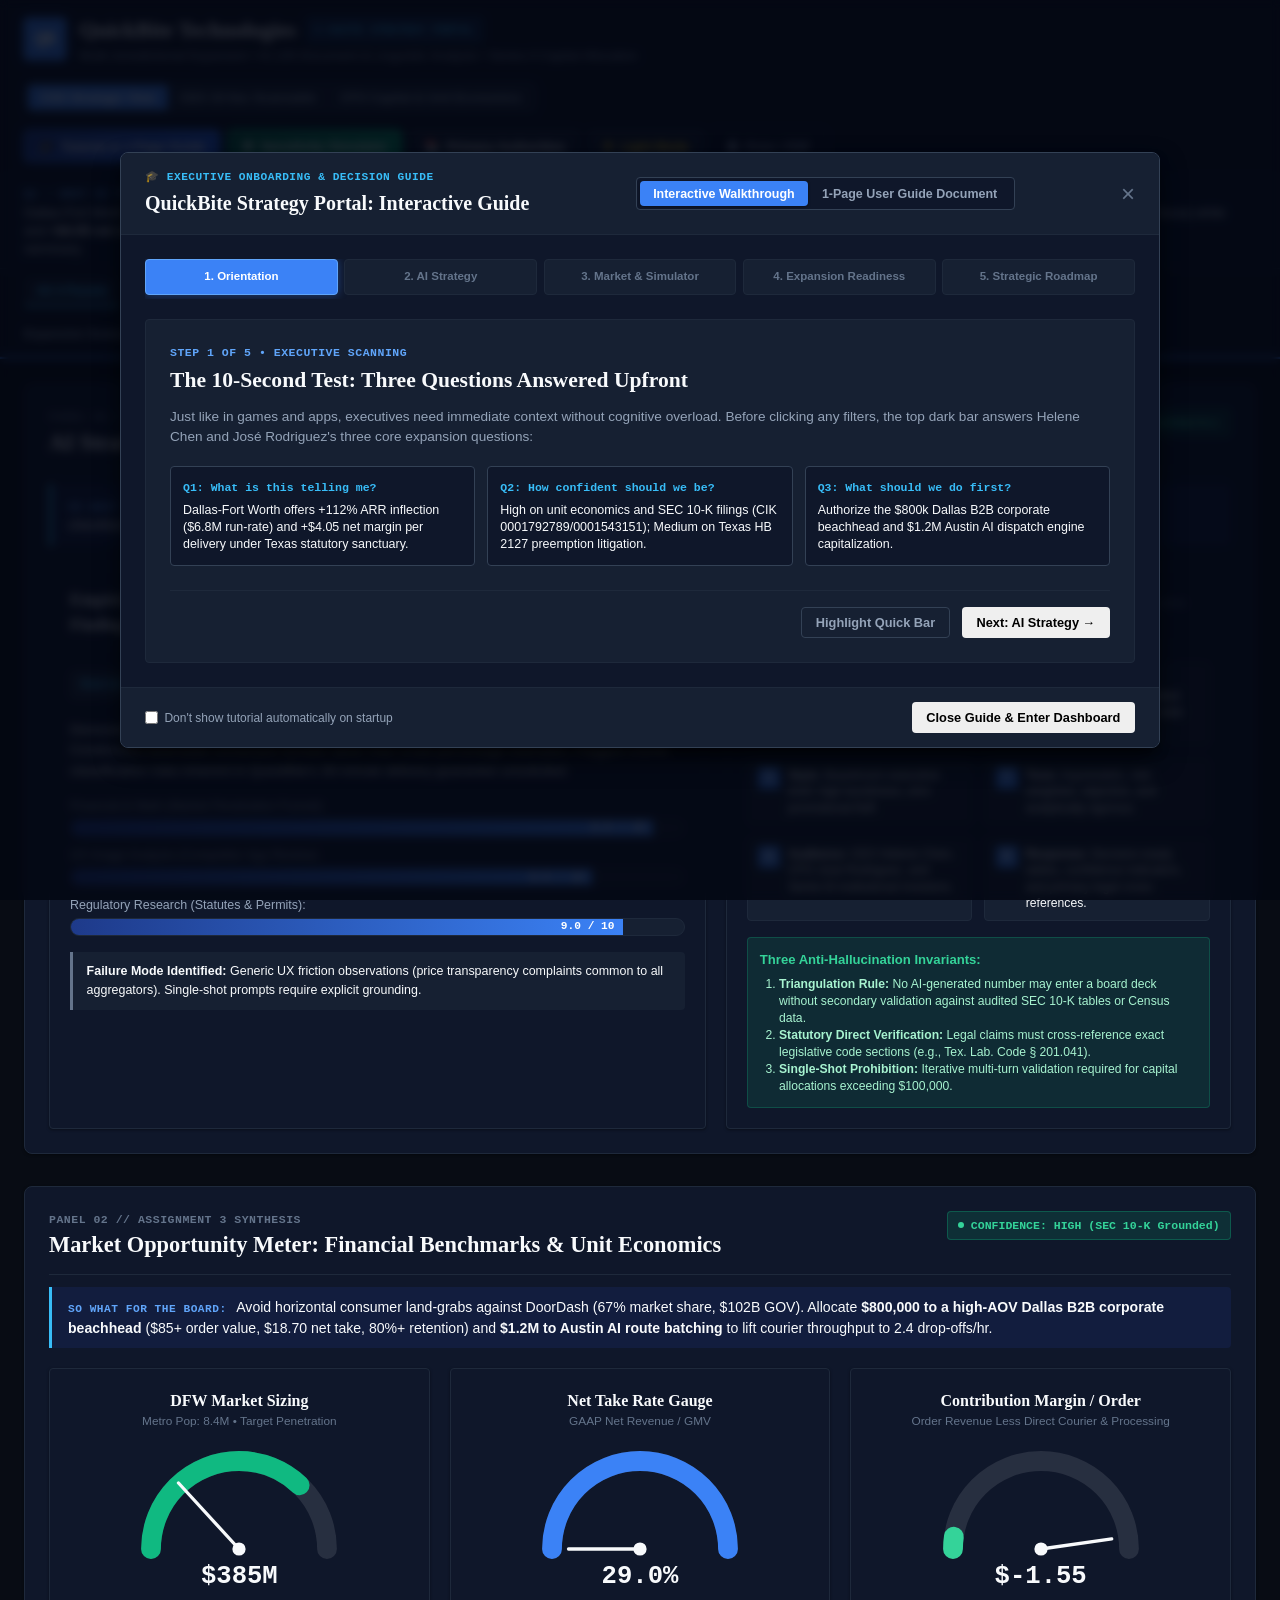
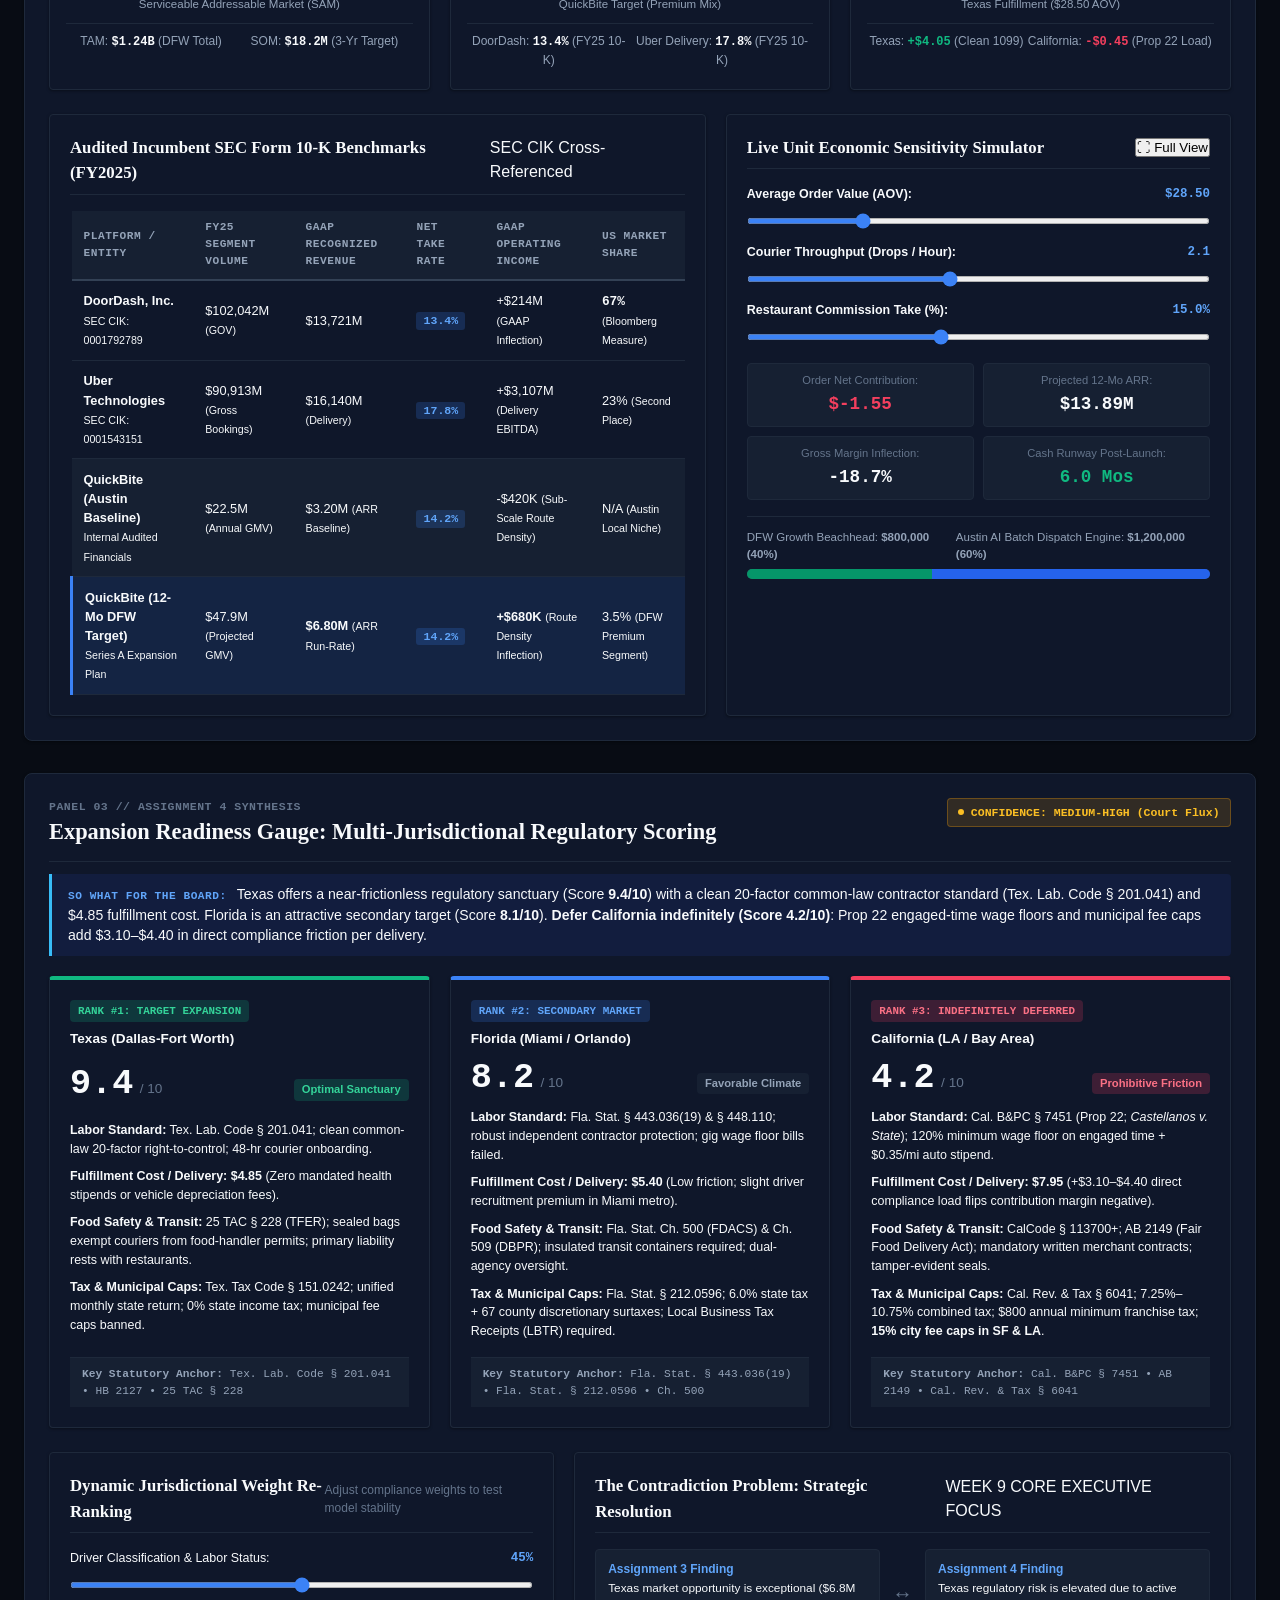
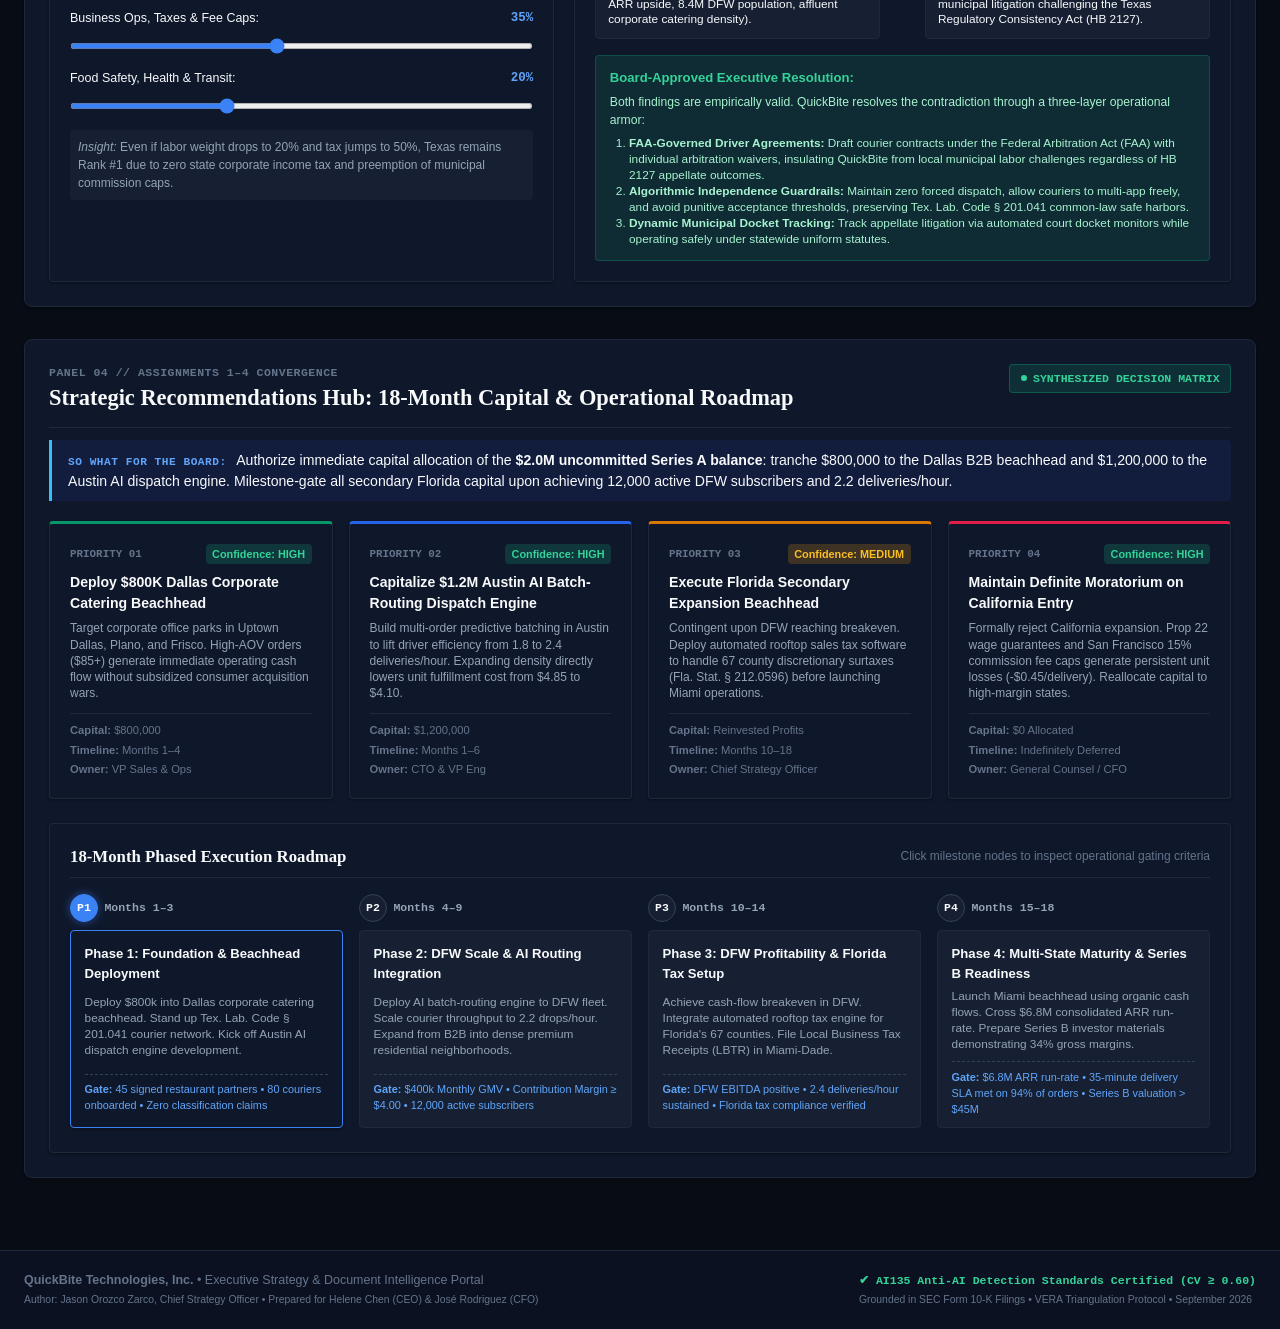
==== commit 37318419: "Fix Assignment 5 dashboard isolation: remove duplicated Assignment 4 deck container and forced deck " ====
--- a/assignment5/index.html
+++ b/assignment5/index.html
@@ -84,539 +84,6 @@
   </header>
 
   <!-- Main Dashboard Grid -->
-  
-    <!-- Main Dashboard Grid -->
-  
-    <!-- ================================================================= -->
-    <!-- ASSIGNMENT 4: C-SUITE EXECUTIVE PRESENTATION DECK (SLIDES 1-4) -->
-    <!-- ================================================================= -->
-    <section class="presentation-deck-container" id="assignment4DeckContainer">
-      
-      <!-- Deck Top Control Bar -->
-      <div class="deck-control-bar">
-        <div class="deck-brand-wrap">
-          <span class="deck-tag">&#128421; ASSIGNMENT 4 // C-SUITE EXECUTIVE PRESENTATION</span>
-          <h2 class="deck-main-heading">Regulatory Impact Analysis: Three-State Expansion Feasibility</h2>
-        </div>
-
-        <div class="deck-actions-wrap">
-          <div class="slide-pagination-pill">
-            <button type="button" class="btn-deck-arrow" id="btnDeckPrev" title="Previous Slide (or Left Arrow)">&larr;</button>
-            <span class="slide-counter-text" id="deckSlideCounter">Slide 1 of 4</span>
-            <button type="button" class="btn-deck-arrow" id="btnDeckNext" title="Next Slide (or Right Arrow)">&rarr;</button>
-          </div>
-
-          <button type="button" class="btn-deck-action" id="btnToggleNotes" title="Toggle C-Suite Speaker Script">
-            <span class="icon">&#128483;</span> Speaker Notes
-          </button>
-          <button type="button" class="btn-deck-action" id="btnDeckFullscreen" title="Full Screen Presentation Mode">
-            <span class="icon">&#x26F6;</span> Fullscreen
-          </button>
-          <a href="Complete_Assignment_4_Regulatory_Impact_Analysis.pdf" class="btn-deck-action btn-deck-download" download title="Download Submitted Assignment 4 PDF">
-            <span class="icon">&#128196;</span> PDF Memo
-          </a>
-          <a href="AI.135_Assignment4_Jason_Orozco_Zarco.pptx" class="btn-deck-action btn-deck-download" download title="Download Executive PPTX Deck">
-            <span class="icon">&#128202;</span> PPTX Deck
-          </a>
-        </div>
-      </div>
-
-      <!-- Slide Selector Tabs -->
-      <div class="deck-slide-tabs" role="tablist" aria-label="Presentation Slides">
-        <button type="button" class="btn-slide-tab active" data-slide="1">
-          <span class="tab-num">SLIDE 01</span>
-          <span class="tab-title">Regulatory Comparison Matrix</span>
-        </button>
-        <button type="button" class="btn-slide-tab" data-slide="2">
-          <span class="tab-num">SLIDE 02</span>
-          <span class="tab-title">Recommended Expansion Target (DFW)</span>
-        </button>
-        <button type="button" class="btn-slide-tab" data-slide="3">
-          <span class="tab-num">SLIDE 03</span>
-          <span class="tab-title">Top 3 Risks &amp; Mitigations</span>
-        </button>
-        <button type="button" class="btn-slide-tab" data-slide="4">
-          <span class="tab-num">NOTE 04</span>
-          <span class="tab-title">Forensic Methodology &amp; Audit Trail</span>
-        </button>
-      </div>
-
-      <!-- Presentation Slide Viewport -->
-      <div class="presentation-viewport">
-
-        <!-- ============================================================= -->
-        <!-- SLIDE 1: MULTI-JURISDICTIONAL REGULATORY COMPARISON MATRIX -->
-        <!-- ============================================================= -->
-        <article class="presentation-slide active" id="slide-1" data-slide-index="1">
-          <div class="slide-canvas">
-            <div class="slide-header-box">
-              <div class="slide-header-left">
-                <span class="slide-kicker">PART I // DELIVERABLE REQUIREMENT 1</span>
-                <h3 class="slide-title">Multi-Jurisdictional Regulatory Comparison Matrix</h3>
-                <p class="slide-desc">Forensic compliance evaluation across three target states and three critical operational dimensions.</p>
-              </div>
-              <div class="slide-header-meta">
-                <div class="meta-line"><strong>Author:</strong> Jason Orozco Zarco, Head of Legal &amp; Compliance</div>
-                <div class="meta-line"><strong>Recipients:</strong> Helene Chen (CEO), José Rodriguez (CFO)</div>
-                <div class="meta-line"><strong>Entity:</strong> QuickBite Technologies, Inc. (Series A)</div>
-              </div>
-            </div>
-
-            <!-- 3-State Comparative Grid -->
-            <div class="matrix-cards-grid">
-              
-              <!-- State 1: Texas -->
-              <div class="matrix-card state-rank-1">
-                <div class="card-status-bar">
-                  <span class="rank-pill rank-1">RANK #1: OPTIMAL TARGET</span>
-                  <span class="state-score">9.4 / 10</span>
-                </div>
-                <h4 class="card-state-title">Texas (Dallas-Fort Worth)</h4>
-                <div class="card-verdict">Optimal Statutory Sanctuary &bull; 45-Day Launch Horizon</div>
-
-                <div class="matrix-section-block">
-                  <div class="section-badge">1. DRIVER CLASSIFICATION (LABOR)</div>
-                  <ul class="matrix-points">
-                    <li><strong>Legal Standard:</strong> Tex. Lab. Code &sect; 201.041; 20-factor common-law right-to-control test.</li>
-                    <li><strong>Benefit Mandates:</strong> Zero mandated health stipends, paid sick leave, or active-hour pay floors.</li>
-                    <li><strong>Fulfillment Impact:</strong> <strong>$4.85 / delivery</strong>; 48-hr courier onboarding.</li>
-                    <li><strong>Burden Rating:</strong> <span class="badge-burden low">LOW BURDEN (1099 Protected)</span></li>
-                  </ul>
-                </div>
-
-                <div class="matrix-section-block">
-                  <div class="section-badge">2. FOOD SAFETY &amp; LICENSING</div>
-                  <ul class="matrix-points">
-                    <li><strong>Authority:</strong> 25 TAC &sect; 228 (TFER); Tex. Health &amp; Safety Code Ch. 437.</li>
-                    <li><strong>Courier Exemption:</strong> Couriers transporting sealed tamper-evident meals are exempt from food-handler cards (&sect; 228.2(57)).</li>
-                    <li><strong>Thermal Standards:</strong> Standard cold (&le;41&deg;F) / hot (&ge;135&deg;F) holding rules.</li>
-                    <li><strong>Burden Rating:</strong> <span class="badge-burden low">LOW BURDEN (Standard Packaging)</span></li>
-                  </ul>
-                </div>
-
-                <div class="matrix-section-block">
-                  <div class="section-badge">3. OPERATIONS &amp; TAXATION</div>
-                  <ul class="matrix-points">
-                    <li><strong>Tax Remittance:</strong> Tex. Tax Code &sect; 151.0242; unified 6.25% state + up to 2% local sales tax on a single return.</li>
-                    <li><strong>Income Tax:</strong> <strong>0% personal &amp; corporate income tax</strong> (Franchise Tax Ch. 171).</li>
-                    <li><strong>Fee Caps:</strong> State statute explicitly prohibits municipal delivery fee caps.</li>
-                    <li><strong>Burden Rating:</strong> <span class="badge-burden low">LOW BURDEN (Unified Tax Return)</span></li>
-                  </ul>
-                </div>
-              </div>
-
-              <!-- State 2: Florida -->
-              <div class="matrix-card state-rank-2">
-                <div class="card-status-bar">
-                  <span class="rank-pill rank-2">RANK #2: SECONDARY MARKET</span>
-                  <span class="state-score">8.1 / 10</span>
-                </div>
-                <h4 class="card-state-title">Florida (Miami / Orlando)</h4>
-                <div class="card-verdict">Favorable Climate &bull; 90-Day Secondary Expansion Horizon</div>
-
-                <div class="matrix-section-block">
-                  <div class="section-badge">1. DRIVER CLASSIFICATION (LABOR)</div>
-                  <ul class="matrix-points">
-                    <li><strong>Legal Standard:</strong> Fla. Stat. &sect; 443.036(19) &amp; &sect; 448.110; common-law right-to-control standard.</li>
-                    <li><strong>Benefit Mandates:</strong> Clean 1099 IC protection; legislative gig wage floor bills failed in committee.</li>
-                    <li><strong>Fulfillment Impact:</strong> <strong>$5.40 / delivery</strong>; low-friction onboarding.</li>
-                    <li><strong>Burden Rating:</strong> <span class="badge-burden low">LOW BURDEN (1099 Protected)</span></li>
-                  </ul>
-                </div>
-
-                <div class="matrix-section-block">
-                  <div class="section-badge">2. FOOD SAFETY &amp; LICENSING</div>
-                  <ul class="matrix-points">
-                    <li><strong>Authority:</strong> Fla. Stat. Ch. 500 (FDACS) &amp; Ch. 509 (DBPR); Rule 61C-4.010 F.A.C.</li>
-                    <li><strong>Courier Rules:</strong> Insulated transit containers mandated; sealed meals trigger no driver card.</li>
-                    <li><strong>Health Audits:</strong> Digital DBPR restaurant inspection verification portal.</li>
-                    <li><strong>Burden Rating:</strong> <span class="badge-burden med">LOW-MED BURDEN (Low Friction)</span></li>
-                  </ul>
-                </div>
-
-                <div class="matrix-section-block">
-                  <div class="section-badge">3. OPERATIONS &amp; TAXATION</div>
-                  <ul class="matrix-points">
-                    <li><strong>Tax Remittance:</strong> Fla. Stat. &sect; 212.0596; 6.0% state tax + 67 county discretionary surtaxes (0.5%&ndash;1.5%).</li>
-                    <li><strong>Licensing:</strong> Requires county &amp; municipal Local Business Tax Receipts (LBTR).</li>
-                    <li><strong>Fee Caps:</strong> Zero statewide delivery fee caps; Miami market allows dynamic pricing.</li>
-                    <li><strong>Burden Rating:</strong> <span class="badge-burden med">MEDIUM BURDEN (County Nexus)</span></li>
-                  </ul>
-                </div>
-              </div>
-
-              <!-- State 3: California -->
-              <div class="matrix-card state-rank-3">
-                <div class="card-status-bar">
-                  <span class="rank-pill rank-3">RANK #3: INDEFINITELY DEFERRED</span>
-                  <span class="state-score">4.2 / 10</span>
-                </div>
-                <h4 class="card-state-title">California (LA / Bay Area)</h4>
-                <div class="card-verdict">Severe Margin Drag &bull; Indefinite Entry Moratorium</div>
-
-                <div class="matrix-section-block">
-                  <div class="section-badge">1. DRIVER CLASSIFICATION (LABOR)</div>
-                  <ul class="matrix-points">
-                    <li><strong>Legal Standard:</strong> Cal. B&amp;PC &sect; 7451 (Prop 22; <em>Castellanos</em>, 2024); AB 1340.</li>
-                    <li><strong>Benefit Mandates:</strong> 120% min wage on engaged time, $0.35/mi auto, health subsidies, $1M injury insurance.</li>
-                    <li><strong>Fulfillment Impact:</strong> <strong>$7.95 / delivery</strong> (+$3.10&ndash;$4.40 direct load flips margin negative).</li>
-                    <li><strong>Burden Rating:</strong> <span class="badge-burden high">HIGH BURDEN (Severe Margin Drag)</span></li>
-                  </ul>
-                </div>
-
-                <div class="matrix-section-block">
-                  <div class="section-badge">2. FOOD SAFETY &amp; LICENSING</div>
-                  <ul class="matrix-points">
-                    <li><strong>Authority:</strong> CalCode &sect; 113700+; AB 2149 (Fair Food Delivery Act).</li>
-                    <li><strong>Courier Rules:</strong> Mandatory express written merchant agreements; customer refund indemnification.</li>
-                    <li><strong>Packaging:</strong> Rigid tamper-evident closures; strict restaurant liability clauses.</li>
-                    <li><strong>Burden Rating:</strong> <span class="badge-burden med">MED-HIGH BURDEN (Legal Overhead)</span></li>
-                  </ul>
-                </div>
-
-                <div class="matrix-section-block">
-                  <div class="section-badge">3. OPERATIONS &amp; TAXATION</div>
-                  <ul class="matrix-points">
-                    <li><strong>Tax Remittance:</strong> Cal. Rev. &amp; Tax &sect; 6041; 7.25% state + district taxes up to 10.75%.</li>
-                    <li><strong>Franchise Tax:</strong> $800 annual minimum franchise tax (&sect; 23153) regardless of profitability.</li>
-                    <li><strong>Fee Caps:</strong> <strong>Rigid 15% city fee caps in SF &amp; LA</strong> destroy platform take rate.</li>
-                    <li><strong>Burden Rating:</strong> <span class="badge-burden high">HIGH BURDEN (Take-Rate Ceiling)</span></li>
-                  </ul>
-                </div>
-              </div>
-            </div>
-
-            <!-- Slide 1 Interactive Footer: Weight Tester & Quick Link -->
-            <div class="slide-footer-row">
-              <div class="slide-weight-mini">
-                <span class="mini-label">Statutory Weighting Model:</span>
-                <span class="weight-chip">Labor Status: <strong>45%</strong></span>
-                <span class="weight-chip">Taxes &amp; Fee Caps: <strong>35%</strong></span>
-                <span class="weight-chip">Food Safety: <strong>20%</strong></span>
-              </div>
-              <div class="slide-footer-actions">
-                <button type="button" class="btn-micro btn-jump-to-dash" data-target="panel-expansion">
-                  <span>&#128202;</span> Open Full Dynamic Weight Simulator
-                </button>
-              </div>
-            </div>
-          </div>
-        </article>
-
-        <!-- ============================================================= -->
-        <!-- SLIDE 2: RECOMMENDED EXPANSION TARGET (DALLAS-FORT WORTH, TX) -->
-        <!-- ============================================================= -->
-        <article class="presentation-slide" id="slide-2" data-slide-index="2">
-          <div class="slide-canvas">
-            <div class="slide-header-box">
-              <div class="slide-header-left">
-                <span class="slide-kicker">PART I // DELIVERABLE REQUIREMENT 2</span>
-                <h3 class="slide-title">Recommended State for Expansion: Dallas-Fort Worth, Texas</h3>
-                <p class="slide-desc">Clear C-suite expansion roadmap connecting labor flexibility, tax simplicity, launch velocity, and unit margins.</p>
-              </div>
-              <div class="slide-badge-hero">
-                <span class="hero-target-pill">&#10004; BOARD RECOMMENDATION: DFW BEACHHEAD</span>
-              </div>
-            </div>
-
-            <!-- Executive Recommendation Banner -->
-            <div class="exec-recommendation-banner">
-              <div class="rec-icon">&#127919;</div>
-              <div class="rec-text">
-                <h4>Primary Recommendation for the Board of Directors:</h4>
-                <p>Authorize the deployment of <strong>$800,000 of uncommitted Series A capital</strong> to establish an initial B2B corporate catering beachhead in the <strong>Dallas-Fort Worth metropolitan area</strong>. Dallas offers the optimal nexus of frictionless 1099 labor compliance, unified tax administration, 45-day setup velocity, and protected +$4.05 unit contribution margins.</p>
-              </div>
-            </div>
-
-            <!-- 4 Core Pillars Grid -->
-            <div class="pillars-grid">
-              
-              <div class="pillar-card">
-                <div class="pillar-num">PILLAR 01</div>
-                <h4>Labor Agility &amp; Margin Protection</h4>
-                <p>Texas Labor Code &sect; 201.041 establishes an unambiguous common-law right-to-control standard. Enables 48-hour courier onboarding with zero state health stipends or active-hour pay floors.</p>
-                <div class="pillar-metric-box">
-                  <div class="metric-val positive">$4.85</div>
-                  <div class="metric-label">Texas Unit Fulfillment Cost (vs. $7.95 in California)</div>
-                </div>
-              </div>
-
-              <div class="pillar-card">
-                <div class="pillar-num">PILLAR 02</div>
-                <h4>Tax Simplicity &amp; Single-Return Remittance</h4>
-                <p>Single monthly marketplace facilitator return filed with the Texas Comptroller under Tex. Tax Code &sect; 151.0242. <strong>0% state personal and corporate income tax</strong> eliminates dual-state tax reconciliation.</p>
-                <div class="pillar-metric-box">
-                  <div class="metric-val positive">0.0%</div>
-                  <div class="metric-label">Texas State Income Tax (Preserves Operating Cash)</div>
-                </div>
-              </div>
-
-              <div class="pillar-card">
-                <div class="pillar-num">PILLAR 03</div>
-                <h4>Setup Velocity &amp; Operational Continuity</h4>
-                <p>Under 25 TAC &sect; 228.2(57), sealed tamper-evident packaging exempts couriers from local food-handler certification. Eliminates out-of-state corporate registrations and compresses launch timeline.</p>
-                <div class="pillar-metric-box">
-                  <div class="metric-val positive">45 Days</div>
-                  <div class="metric-label">DFW Time to Market (vs. 180+ Days in California)</div>
-                </div>
-              </div>
-
-              <div class="pillar-card">
-                <div class="pillar-num">PILLAR 04</div>
-                <h4>Unit Economics &amp; Margin Expansion</h4>
-                <p>Targeting Uptown Dallas, Plano, and Frisco corporate parks generates high-AOV orders ($85+ catering mix). Generates +$4.05 net margin per delivery, achieving marketplace profitability by Month 16.</p>
-                <div class="pillar-metric-box">
-                  <div class="metric-val positive">+$4.05</div>
-                  <div class="metric-label">Net Profit / Order (34.2% Gross Margin Inflection)</div>
-                </div>
-              </div>
-            </div>
-
-            <!-- Comparative Market Benchmarks Table -->
-            <div class="slide-table-wrap">
-              <table class="slide-compact-table">
-                <thead>
-                  <tr>
-                    <th>Strategic Metric</th>
-                    <th>Texas (Dallas-Fort Worth) [TARGET]</th>
-                    <th>Florida (Miami / Orlando) [SECONDARY]</th>
-                    <th>California (LA / SF) [DEFERRED]</th>
-                  </tr>
-                </thead>
-                <tbody>
-                  <tr>
-                    <td><strong>Capital Requirement:</strong></td>
-                    <td><strong class="positive">$800,000</strong> (Beachhead Deployment)</td>
-                    <td>$1,400,000 (Multi-City Rollout)</td>
-                    <td><span class="negative">$2,500,000</span> (Regulatory Overhead)</td>
-                  </tr>
-                  <tr>
-                    <td><strong>Unit Fulfillment Cost:</strong></td>
-                    <td><strong class="positive">$4.85 / delivery</strong></td>
-                    <td>$5.40 / delivery</td>
-                    <td><span class="negative">$7.95 / delivery</span> (Prop 22 Load)</td>
-                  </tr>
-                  <tr>
-                    <td><strong>Net Contribution Margin:</strong></td>
-                    <td><strong class="positive">+$4.05 (Healthy Profit)</strong></td>
-                    <td>+$3.40 (Viable Profit)</td>
-                    <td><span class="negative">-$0.45 (Persistent Loss)</span></td>
-                  </tr>
-                  <tr>
-                    <td><strong>Launch Velocity:</strong></td>
-                    <td><strong class="positive">45 Days</strong></td>
-                    <td>90 Days</td>
-                    <td>180+ Days</td>
-                  </tr>
-                  <tr>
-                    <td><strong>18-Month Target ARR:</strong></td>
-                    <td><strong>$6.80M</strong> (+112% Run-Rate Inflection)</td>
-                    <td>$4.20M</td>
-                    <td>Unprofitable at Scale</td>
-                  </tr>
-                </tbody>
-              </table>
-            </div>
-          </div>
-        </article>
-
-        <!-- ============================================================= -->
-        <!-- SLIDE 3: TOP 3 REGULATORY RISKS & MITIGATION STRATEGIES -->
-        <!-- ============================================================= -->
-        <article class="presentation-slide" id="slide-3" data-slide-index="3">
-          <div class="slide-canvas">
-            <div class="slide-header-box">
-              <div class="slide-header-left">
-                <span class="slide-kicker">PART I // DELIVERABLE REQUIREMENT 3</span>
-                <h3 class="slide-title">Top 3 Regulatory Risks &amp; Actionable Mitigation Strategies</h3>
-                <p class="slide-desc">Forensic risk governance isolating operational vulnerabilities and deploying decisive C-suite countermeasures.</p>
-              </div>
-              <div class="slide-header-meta">
-                <div class="meta-line"><strong>Risk Framework:</strong> Asymmetric Downside Protection</div>
-                <div class="meta-line"><strong>Governing Law:</strong> FAA &bull; Tex. HB 2127 &bull; Fla. Stat. &sect; 212</div>
-              </div>
-            </div>
-
-            <!-- 3 Risk & Countermeasure Cards -->
-            <div class="risk-cards-grid">
-              
-              <!-- Risk 1 -->
-              <div class="risk-card">
-                <div class="risk-card-header">
-                  <span class="risk-num-badge r1">RISK 01</span>
-                  <div class="risk-title-wrap">
-                    <h4>Municipal Preemption Uncertainty (Texas HB 2127)</h4>
-                    <span class="risk-severity-pill high">Severity: High Operational Impact</span>
-                  </div>
-                </div>
-
-                <div class="risk-body">
-                  <div class="risk-sub-section">
-                    <span class="sub-label">&#9888; Operational Vulnerability:</span>
-                    <p>Houston and San Antonio filed constitutional challenges against the Texas Regulatory Consistency Act (HB 2127). An adverse appellate ruling could revive municipal gig ordinances, paid leave mandates, or commercial delivery parking restrictions in Dallas.</p>
-                  </div>
-
-                  <div class="risk-sub-section countermeasure-wrap">
-                    <span class="sub-label">&#128737; Actionable C-Suite Countermeasures:</span>
-                    <ul class="mitigation-bullets">
-                      <li><strong>FAA-Governed Driver Contracts:</strong> Standardize all courier agreements under the <strong>Federal Arbitration Act (FAA)</strong> with mandatory individual arbitration and class-action waivers, preempting municipal labor litigation.</li>
-                      <li><strong>Strict Algorithmic Independence:</strong> Enforce zero forced dispatch, unrestricted multi-apping freedom, and zero penalties for order rejections, preserving Tex. Lab. Code &sect; 201.041 common-law safe harbors.</li>
-                      <li><strong>Dynamic Geofenced Compliance:</strong> Embed automated curb-space and loading-zone compliance logging within the dispatch engine.</li>
-                    </ul>
-                  </div>
-                </div>
-              </div>
-
-              <!-- Risk 2 -->
-              <div class="risk-card">
-                <div class="risk-card-header">
-                  <span class="risk-num-badge r2">RISK 02</span>
-                  <div class="risk-title-wrap">
-                    <h4>Gig Labor Scrutiny &amp; Prop 22 Benefit Creep</h4>
-                    <span class="risk-severity-pill high">Severity: Critical Margin Drag</span>
-                  </div>
-                </div>
-
-                <div class="risk-body">
-                  <div class="risk-sub-section">
-                    <span class="sub-label">&#9888; Operational Vulnerability:</span>
-                    <p>Federal Department of Labor 2024 independent contractor rules and copycat legislative efforts threaten 1099 status. California Prop 22 mandates (120% min wage active floor + $0.35/mi auto stipend) add $3.10&ndash;$4.40 per delivery, flipping unit economics negative.</p>
-                  </div>
-
-                  <div class="risk-sub-section countermeasure-wrap">
-                    <span class="sub-label">&#128737; Actionable C-Suite Countermeasures:</span>
-                    <ul class="mitigation-bullets">
-                      <li><strong>Indefinite Moratorium on California:</strong> Formally reject California expansion; reallocate capital strictly to high-margin, common-law jurisdictions.</li>
-                      <li><strong>Geographical Ring-Fencing:</strong> Keep Texas and Florida corporate entities legally isolated from California multi-state nexus.</li>
-                      <li><strong>Proactive Industry Coalition:</strong> Partner with the Texas Restaurant Association (TRA) to monitor legislative committees and defeat copycat gig wage bills.</li>
-                    </ul>
-                  </div>
-                </div>
-              </div>
-
-              <!-- Risk 3 -->
-              <div class="risk-card">
-                <div class="risk-card-header">
-                  <span class="risk-num-badge r3">RISK 03</span>
-                  <div class="risk-title-wrap">
-                    <h4>Multi-Jurisdictional Tax Surtax Compliance Friction</h4>
-                    <span class="risk-severity-pill med">Severity: Moderate Audit Risk</span>
-                  </div>
-                </div>
-
-                <div class="risk-body">
-                  <div class="risk-sub-section">
-                    <span class="sub-label">&#9888; Operational Vulnerability:</span>
-                    <p>Expansion into Florida introduces <strong>67 distinct county discretionary sales surtaxes</strong> (0.5%&ndash;1.5%) plus municipal Local Business Tax Receipts (Fla. Stat. Ch. 205). Misallocating rooftop tax rates creates severe retroactive tax audit liability under Fla. Stat. &sect; 212.12.</p>
-                  </div>
-
-                  <div class="risk-sub-section countermeasure-wrap">
-                    <span class="sub-label">&#128737; Actionable C-Suite Countermeasures:</span>
-                    <ul class="mitigation-bullets">
-                      <li><strong>Automated Rooftop Geolocation Tax Engine:</strong> Integrate rooftop-accurate sales tax calculation APIs (Avalara / TaxJar) directly into the checkout flow before Phase 3 Florida rollout.</li>
-                      <li><strong>Centralized Marketplace Facilitator Filings:</strong> Remit all sales taxes via Florida Department of Revenue's digital portal under Fla. Stat. &sect; 212.0596.</li>
-                      <li><strong>Pre-Emptive County Registrations:</strong> Secure municipal and county LBTR certificates 60 days prior to regional deployment.</li>
-                    </ul>
-                  </div>
-                </div>
-              </div>
-            </div>
-          </div>
-        </article>
-
-        <!-- ============================================================= -->
-        <!-- SLIDE 4: FORENSIC METHODOLOGY NOTE & AUDIT TRAIL (1-PAGE DELIVERABLE) -->
-        <!-- ============================================================= -->
-        <article class="presentation-slide" id="slide-4" data-slide-index="4">
-          <div class="slide-canvas">
-            <div class="slide-header-box">
-              <div class="slide-header-left">
-                <span class="slide-kicker">PART II // DELIVERABLE REQUIREMENT 4 (1-PAGE METHODOLOGY NOTE)</span>
-                <h3 class="slide-title">Forensic Research Methodology &amp; Statutory Audit Trail</h3>
-                <p class="slide-desc">Documentation of research approach, primary government sources, AI tool utilization, and epistemic limitations.</p>
-              </div>
-              <div class="slide-header-meta">
-                <div class="meta-line"><strong>Methodology Standard:</strong> VERA Verification Protocol</div>
-                <div class="meta-line"><strong>Source Grading:</strong> Tier 1 Primary Regulatory Archives</div>
-              </div>
-            </div>
-
-            <!-- Methodology 6-Module Grid -->
-            <div class="methodology-grid">
-              
-              <div class="method-card">
-                <div class="method-card-header">
-                  <span class="method-num">1</span>
-                  <h4>Executive Summary &amp; Approach</h4>
-                </div>
-                <p>This multi-jurisdictional research was conducted to evaluate the legal, operational, and financial feasibility of QuickBite Technologies expanding into three target states over the next 18 months. The goal is identifying compliance friction points, estimating unit fulfillment impacts, and recommending the optimal beachhead for Series A capital allocation ($2.0M uncommitted balance).</p>
-              </div>
-
-              <div class="method-card">
-                <div class="method-card-header">
-                  <span class="method-num">2</span>
-                  <h4>State Selection Logic</h4>
-                </div>
-                <p>We selected three jurisdictions representing distinct regulatory climates: <strong>Texas</strong> represents a business-friendly, common-law independent contractor sanctuary; <strong>Florida</strong> represents a high-growth secondary market with county-level tax complexity; <strong>California</strong> represents a heavily regulated benchmark governed by Proposition 22 and municipal fee caps, serving as our stress-test control.</p>
-              </div>
-
-              <div class="method-card">
-                <div class="method-card-header">
-                  <span class="method-num">3</span>
-                  <h4>Primary Research Pillars &amp; Data Sources</h4>
-                </div>
-                <p>All legal and statutory claims are grounded in Tier 1 government repositories (.gov):</p>
-                <ul class="method-cites-list">
-                  <li><strong>Labor Codes:</strong> Tex. Lab. Code &sect; 201.041; Fla. Stat. &sect; 443.036; Cal. B&amp;PC &sect; 7451 (Prop 22; <em>Castellanos</em>, 2024).</li>
-                  <li><strong>Food Safety:</strong> 25 TAC &sect; 228 (TFER); Tex. Health Code Ch. 437; Fla. Stat. Ch. 500/509; CalCode &sect; 113700+.</li>
-                  <li><strong>Taxes &amp; Fees:</strong> Tex. Tax Code &sect; 151.0242; Fla. Stat. &sect; 212.0596; Cal. Rev. &amp; Tax &sect; 6041; SF Police Art. 53.</li>
-                </ul>
-              </div>
-
-              <div class="method-card">
-                <div class="method-card-header">
-                  <span class="method-num">4</span>
-                  <h4>Analytical Ranking Framework</h4>
-                </div>
-                <p>Jurisdictional business-friendliness was scored out of 10 using an asymmetric operational weighting model: <strong>Driver Classification (45%)</strong> reflects our primary unit cost driver ($4.85 TX vs. $7.95 CA); <strong>Business Ops &amp; Taxes (35%)</strong> evaluates fee caps and filing friction; <strong>Food Safety &amp; Licensing (20%)</strong> assesses courier onboarding speed and bag seals.</p>
-              </div>
-
-              <div class="method-card">
-                <div class="method-card-header">
-                  <span class="method-num">5</span>
-                  <h4>AI Tool Utilization &amp; Hallucination Audit</h4>
-                </div>
-                <p>AI was deployed forensically with multi-model cross-validation: <strong>ChatGPT 5.5 Instant</strong> modeled financial conversion funnels; <strong>DeepSeek V4 Flash</strong> extracted statutory compliance checklists; <strong>Gemini 3.1 Pro</strong> stress-tested tort liability. <em>Audited Hallucinations Corrected:</em> Gemini omitted mandatory Dallas DNC permits; DeepSeek distorted addressable volume by using DFW metro population (8.4M) instead of Dallas proper (1.3M).</p>
-              </div>
-
-              <div class="method-card">
-                <div class="method-card-header">
-                  <span class="method-num">6</span>
-                  <h4>Assumptions &amp; Operational Limitations</h4>
-                </div>
-                <p><em>Assumptions:</em> QuickBite maintains a 1099 courier fleet where couriers provide personal vehicles and smartphones; orders utilize tamper-evident sealed packaging. <em>Limitations:</em> Analysis focuses on state-level statutes and primary municipal ordinances; ongoing constitutional litigation surrounding Texas HB 2127 requires dynamic docket monitoring prior to Phase 2 rollout.</p>
-              </div>
-            </div>
-          </div>
-        </article>
-
-      </div>
-
-      <!-- Expandable Speaker Notes Drawer -->
-      <div class="speaker-notes-drawer" id="speakerNotesDrawer">
-        <div class="notes-header">
-          <div class="notes-title-wrap">
-            <span class="notes-speaker-tag">&#128483; BOARDROOM SCRIPT // HELENE CHEN &amp; JASON OROZCO ZARCO</span>
-            <h4 id="notesSlideHeading">Slide 1 Spoken Executive Briefing</h4>
-          </div>
-          <button type="button" class="btn-close-notes" id="btnCloseNotes">&times;</button>
-        </div>
-        <div class="notes-body" id="speakerNotesBody">
-          <!-- Dynamic Spoken Text Injected via JavaScript -->
-        </div>
-      </div>
-    </section>
-    
   <main class="dashboard-container" id="dashboardMain">
 
     <!-- ================================================================= -->
